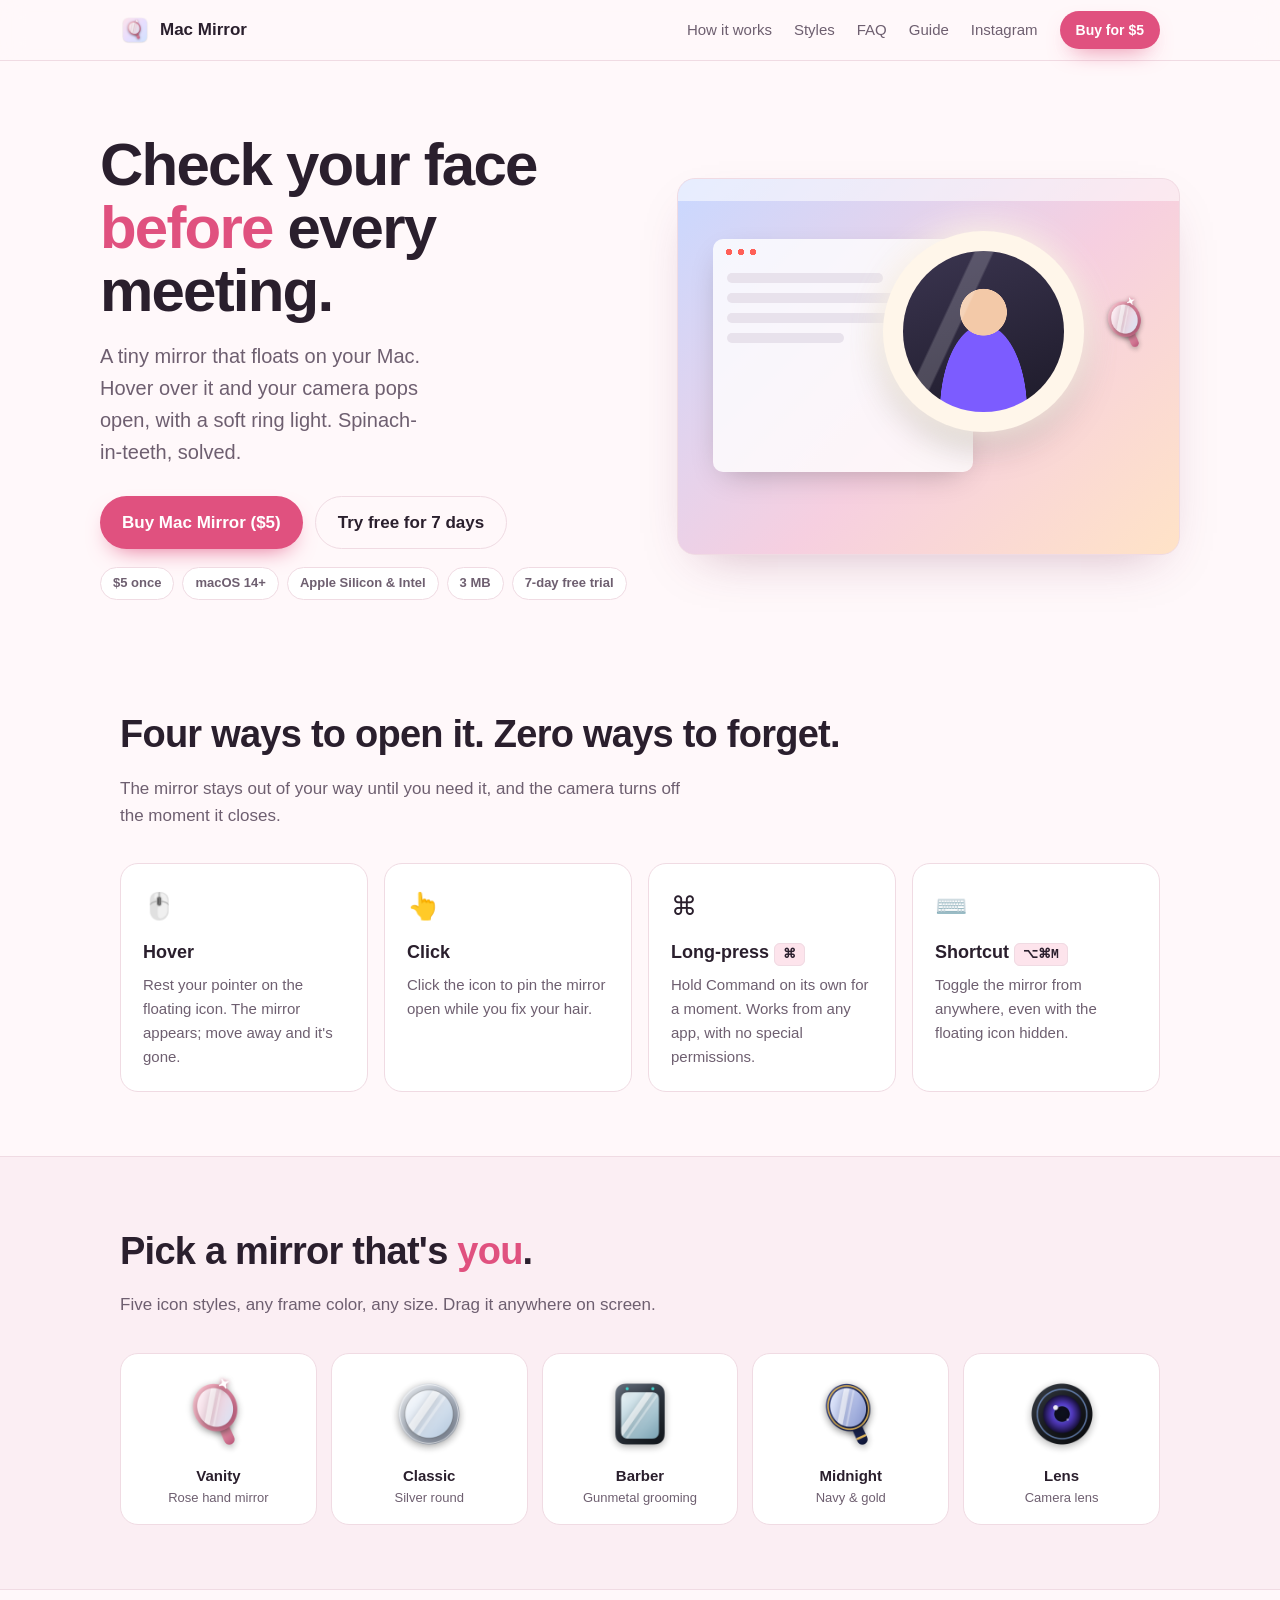
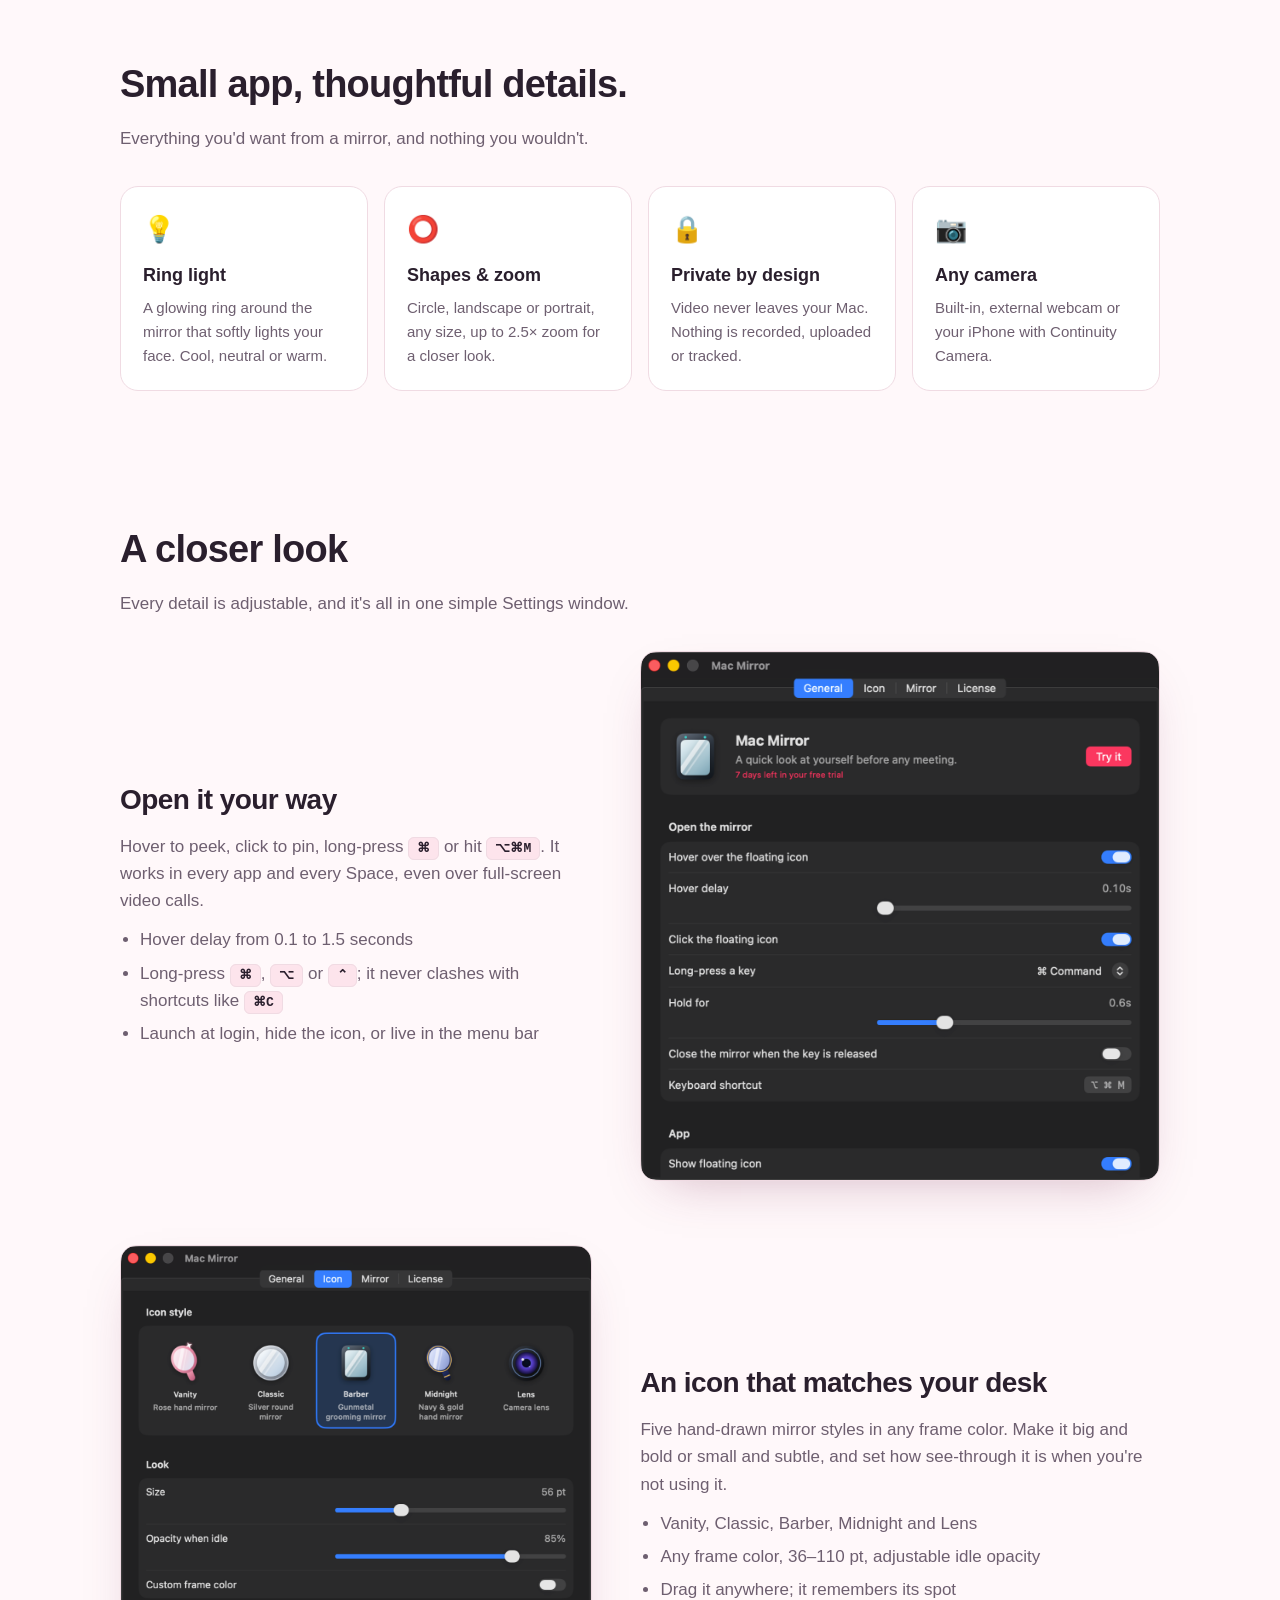
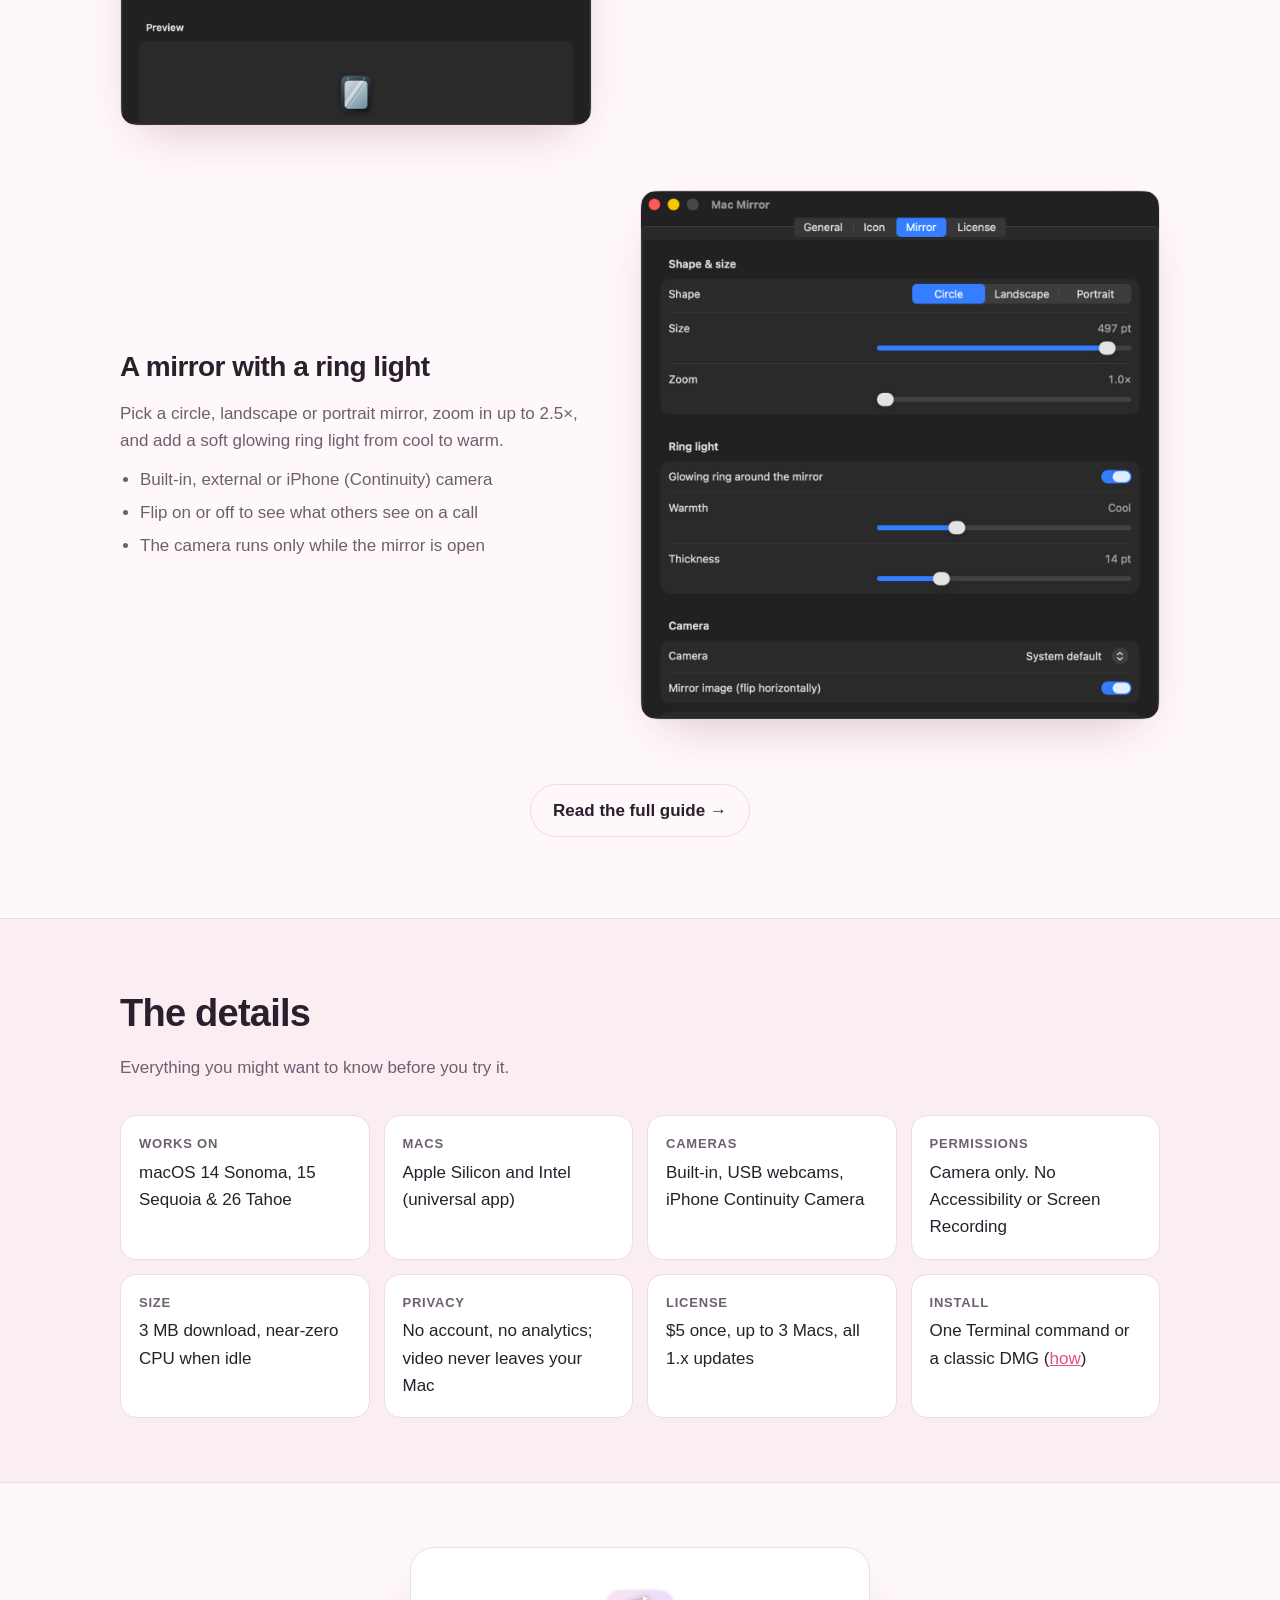
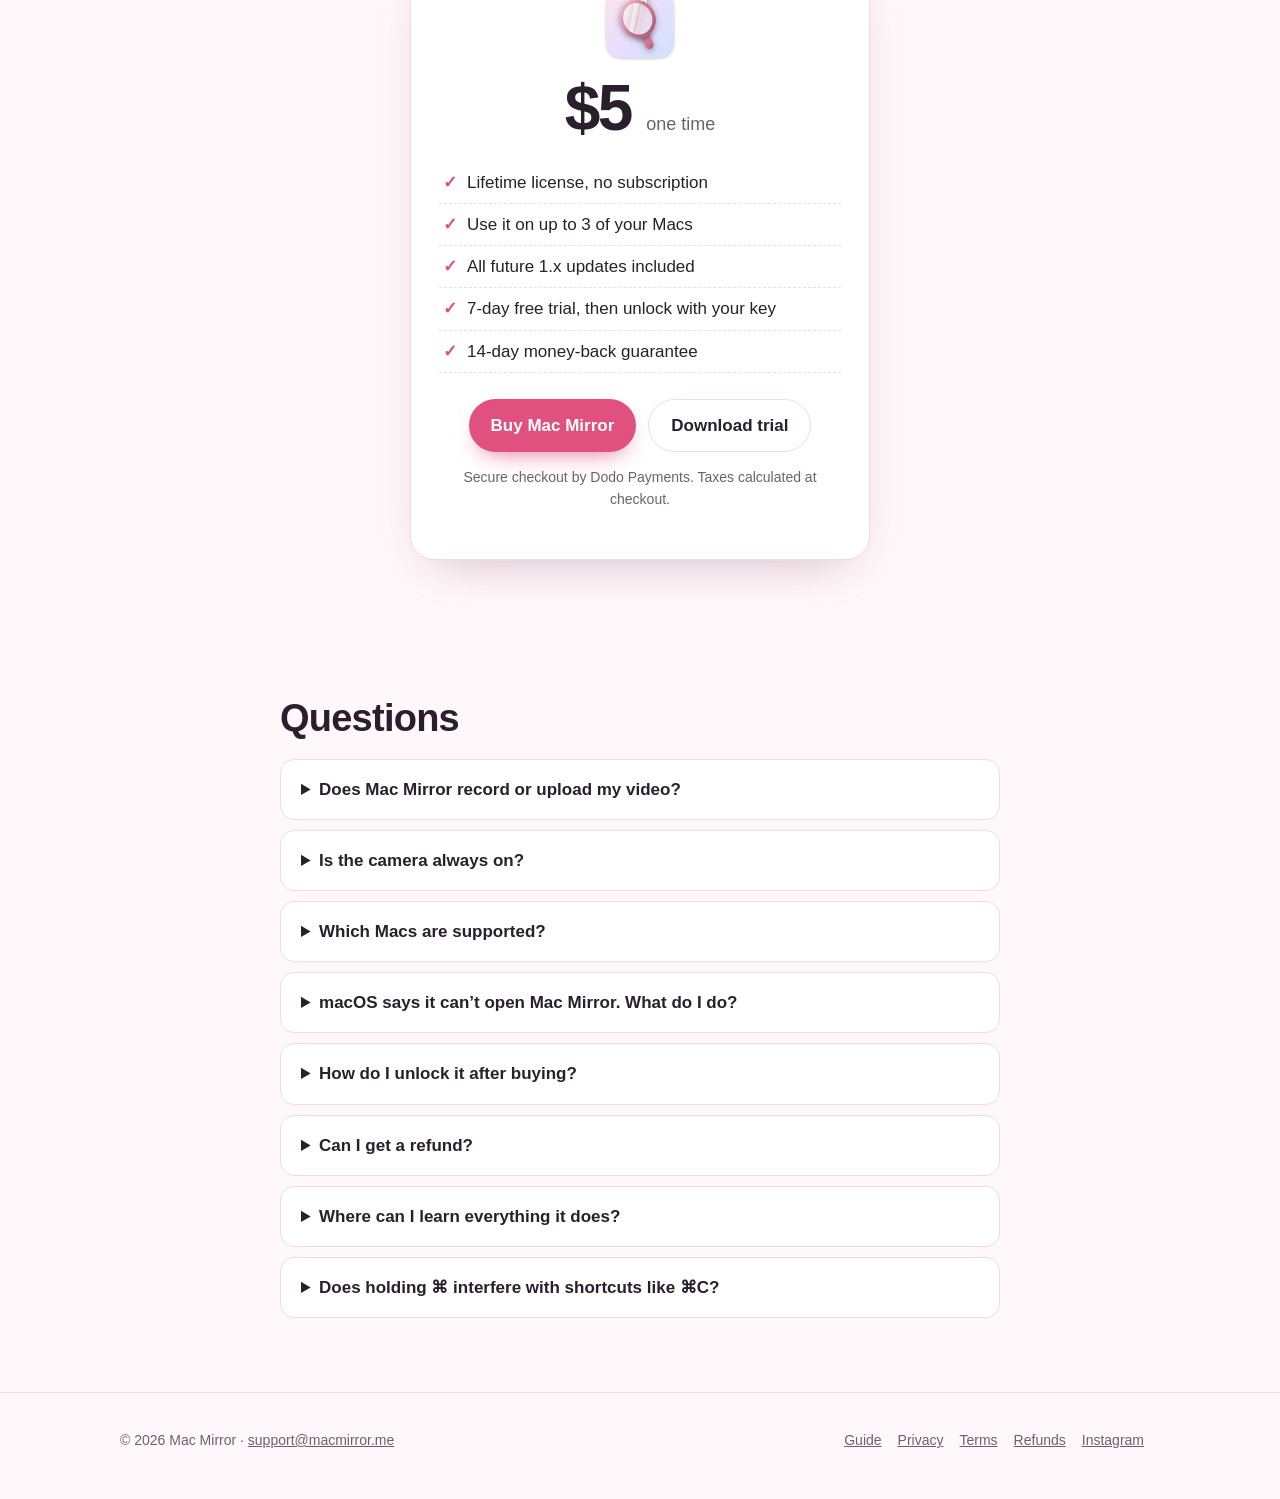
==== index.html @ c83971ac "Guide page (Atoll-style docs) and richer homepage: badges, closer look with real screenshots, detail" ====
<!doctype html>
<html lang="en">
<head>
  <meta charset="utf-8">
  <meta name="viewport" content="width=device-width, initial-scale=1">
  <title>Mac Mirror: check your face before every meeting</title>
  <meta name="description" content="A tiny floating mirror for your Mac. Hover, click or hold ⌘ to see yourself instantly before a call. One-time $5, no subscription.">
  <meta property="og:title" content="Mac Mirror">
  <meta property="og:description" content="Check your face before every meeting. Hover, click or hold ⌘. One-time $5.">
  <meta property="og:image" content="https://macmirror.me/assets/app-icon.png">
  <link rel="icon" href="assets/favicon.png">
  <link rel="stylesheet" href="style.css">
</head>
<body>
  <nav>
    <div class="wrap">
      <a class="brand" href="/"><img src="assets/app-icon.png" alt="">Mac Mirror</a>
      <div class="links">
        <a href="#how">How it works</a>
        <a href="#styles">Styles</a>
        <a href="#faq">FAQ</a>
        <a href="guide.html">Guide</a>
        <a href="https://www.instagram.com/macmirror.me/" target="_blank" rel="noopener">Instagram</a>
        <a class="btn small" data-link="buy" href="#pricing">Buy for $5</a>
      </div>
    </div>
  </nav>

  <main>
    <div class="wrap hero">
      <div>
        <h1>Check your face <em>before</em> every meeting.</h1>
        <p class="lead">A tiny mirror that floats on your Mac. Hover over it and your camera pops open, with a soft ring light. Spinach-in-teeth, solved.</p>
        <div class="cta">
          <a class="btn" data-link="buy" href="#pricing">Buy Mac Mirror ($5)</a>
          <a class="btn ghost" href="install.html">Try free for 7 days</a>
        </div>
        <div class="badges">
          <span class="badge">$5 once</span>
          <span class="badge">macOS 14+</span>
          <span class="badge">Apple Silicon &amp; Intel</span>
          <span class="badge">3 MB</span>
          <span class="badge">7-day free trial</span>
        </div>
      </div>
      <div class="screen" aria-label="Illustration: the Mac Mirror icon floating on a desktop with a round mirror open beside it">
        <div class="menubar"></div>
        <div class="window"><div class="row"></div><div class="row"></div><div class="row"></div><div class="row" style="width:45%"></div></div>
        <div class="mirror"><div class="face"></div></div>
        <img class="icon" src="assets/vanity.png" alt="">
      </div>
    </div>

    <section id="how">
      <div class="wrap">
        <h2>Four ways to open it. Zero ways to forget.</h2>
        <p class="sub">The mirror stays out of your way until you need it, and the camera turns off the moment it closes.</p>
        <div class="grid">
          <div class="card"><div class="emoji">🖱️</div><h3>Hover</h3><p>Rest your pointer on the floating icon. The mirror appears; move away and it's gone.</p></div>
          <div class="card"><div class="emoji">👆</div><h3>Click</h3><p>Click the icon to pin the mirror open while you fix your hair.</p></div>
          <div class="card"><div class="emoji">⌘</div><h3>Long-press <kbd>⌘</kbd></h3><p>Hold Command on its own for a moment. Works from any app, with no special permissions.</p></div>
          <div class="card"><div class="emoji">⌨️</div><h3>Shortcut <kbd>⌥⌘M</kbd></h3><p>Toggle the mirror from anywhere, even with the floating icon hidden.</p></div>
        </div>
      </div>
    </section>

    <section id="styles" class="soft">
      <div class="wrap">
        <h2>Pick a mirror that's <em style="font-style:normal;color:var(--accent)">you</em>.</h2>
        <p class="sub">Five icon styles, any frame color, any size. Drag it anywhere on screen.</p>
        <div class="styles">
          <figure><img src="assets/vanity.png" alt="Vanity icon"><figcaption>Vanity<span>Rose hand mirror</span></figcaption></figure>
          <figure><img src="assets/classic.png" alt="Classic icon"><figcaption>Classic<span>Silver round</span></figcaption></figure>
          <figure><img src="assets/barber.png" alt="Barber icon"><figcaption>Barber<span>Gunmetal grooming</span></figcaption></figure>
          <figure><img src="assets/midnight.png" alt="Midnight icon"><figcaption>Midnight<span>Navy &amp; gold</span></figcaption></figure>
          <figure><img src="assets/lens.png" alt="Lens icon"><figcaption>Lens<span>Camera lens</span></figcaption></figure>
        </div>
      </div>
    </section>

    <section>
      <div class="wrap">
        <h2>Small app, thoughtful details.</h2>
        <p class="sub">Everything you'd want from a mirror, and nothing you wouldn't.</p>
        <div class="grid">
          <div class="card"><div class="emoji">💡</div><h3>Ring light</h3><p>A glowing ring around the mirror that softly lights your face. Cool, neutral or warm.</p></div>
          <div class="card"><div class="emoji">⭕️</div><h3>Shapes &amp; zoom</h3><p>Circle, landscape or portrait, any size, up to 2.5× zoom for a closer look.</p></div>
          <div class="card"><div class="emoji">🔒</div><h3>Private by design</h3><p>Video never leaves your Mac. Nothing is recorded, uploaded or tracked.</p></div>
          <div class="card"><div class="emoji">📷</div><h3>Any camera</h3><p>Built-in, external webcam or your iPhone with Continuity Camera.</p></div>
        </div>
      </div>
    </section>

    <section id="closer">
      <div class="wrap">
        <h2>A closer look</h2>
        <p class="sub">Every detail is adjustable, and it's all in one simple Settings window.</p>

        <div class="look">
          <div>
            <h3>Open it your way</h3>
            <p>Hover to peek, click to pin, long-press <kbd>⌘</kbd> or hit <kbd>⌥⌘M</kbd>. It works in every app and every Space, even over full-screen video calls.</p>
            <ul>
              <li>Hover delay from 0.1 to 1.5 seconds</li>
              <li>Long-press <kbd>⌘</kbd>, <kbd>⌥</kbd> or <kbd>⌃</kbd>; it never clashes with shortcuts like <kbd>⌘C</kbd></li>
              <li>Launch at login, hide the icon, or live in the menu bar</li>
            </ul>
          </div>
          <div class="look-img"><img src="assets/screens/settings-general.png" alt="Mac Mirror General settings: hover, click, long-press key and shortcut options" loading="lazy"></div>
        </div>

        <div class="look">
          <div>
            <h3>An icon that matches your desk</h3>
            <p>Five hand-drawn mirror styles in any frame color. Make it big and bold or small and subtle, and set how see-through it is when you're not using it.</p>
            <ul>
              <li>Vanity, Classic, Barber, Midnight and Lens</li>
              <li>Any frame color, 36–110 pt, adjustable idle opacity</li>
              <li>Drag it anywhere; it remembers its spot</li>
            </ul>
          </div>
          <div class="look-img"><img src="assets/screens/settings-appearance.png" alt="Mac Mirror Icon settings with five styles" loading="lazy"></div>
        </div>

        <div class="look">
          <div>
            <h3>A mirror with a ring light</h3>
            <p>Pick a circle, landscape or portrait mirror, zoom in up to 2.5×, and add a soft glowing ring light from cool to warm.</p>
            <ul>
              <li>Built-in, external or iPhone (Continuity) camera</li>
              <li>Flip on or off to see what others see on a call</li>
              <li>The camera runs only while the mirror is open</li>
            </ul>
          </div>
          <div class="look-img"><img src="assets/screens/settings-mirror.png" alt="Mac Mirror Mirror settings: shape, size, zoom and ring light" loading="lazy"></div>
        </div>
        <p style="text-align:center"><a class="btn ghost" href="guide.html">Read the full guide →</a></p>
      </div>
    </section>

    <section class="soft">
      <div class="wrap">
        <h2>The details</h2>
        <p class="sub">Everything you might want to know before you try it.</p>
        <div class="specs">
          <div class="spec"><b>Works on</b>macOS 14 Sonoma, 15 Sequoia &amp; 26 Tahoe</div>
          <div class="spec"><b>Macs</b>Apple Silicon and Intel (universal app)</div>
          <div class="spec"><b>Cameras</b>Built-in, USB webcams, iPhone Continuity Camera</div>
          <div class="spec"><b>Permissions</b>Camera only. No Accessibility or Screen Recording</div>
          <div class="spec"><b>Size</b>3 MB download, near-zero CPU when idle</div>
          <div class="spec"><b>Privacy</b>No account, no analytics; video never leaves your Mac</div>
          <div class="spec"><b>License</b>$5 once, up to 3 Macs, all 1.x updates</div>
          <div class="spec"><b>Install</b>One Terminal command or a classic DMG (<a href="install.html">how</a>)</div>
        </div>
      </div>
    </section>

    <section id="pricing">
      <div class="wrap">
        <div class="price">
          <img src="assets/app-icon.png" alt="" style="width:84px;margin:0 auto 10px">
          <div class="amount">$5 <small>one time</small></div>
          <ul>
            <li>Lifetime license, no subscription</li>
            <li>Use it on up to 3 of your Macs</li>
            <li>All future 1.x updates included</li>
            <li>7-day free trial, then unlock with your key</li>
            <li>14-day money-back guarantee</li>
          </ul>
          <div class="cta" style="justify-content:center">
            <a class="btn" data-link="buy" href="#pricing">Buy Mac Mirror</a>
            <a class="btn ghost" href="install.html">Download trial</a>
          </div>
          <p class="fine">Secure checkout by Dodo Payments. Taxes calculated at checkout.</p>
        </div>
      </div>
    </section>

    <section id="faq">
      <div class="wrap" style="max-width:760px">
        <h2>Questions</h2>
        <details><summary>Does Mac Mirror record or upload my video?</summary><p>No. The camera feed is shown on screen and nowhere else. Nothing is saved, recorded or sent over the internet.</p></details>
        <details><summary>Is the camera always on?</summary><p>No. It only runs while the mirror is open. It warms up for a split second while you hover, so the mirror opens instantly.</p></details>
        <details><summary>Which Macs are supported?</summary><p>Any Mac running macOS 14 Sonoma or later, Apple Silicon or Intel.</p></details>
        <details><summary>macOS says it can’t open Mac Mirror. What do I do?</summary><p>Mac Mirror is sold directly, not through the App Store, so macOS asks you to confirm it the first time. Open <strong>System Settings → Privacy &amp; Security</strong>, scroll down and click <strong>Open Anyway</strong> next to Mac Mirror. You only need to do this once. <a href="install.html">Step-by-step guide</a>.</p></details>
        <details><summary>How do I unlock it after buying?</summary><p>Your license key arrives by email right after checkout. Open Mac Mirror → Settings → License, paste it in, and you're done.</p></details>
        <details><summary>Can I get a refund?</summary><p>Yes. Email us within 14 days of purchase for a full refund. See the <a href="refund.html">refund policy</a>.</p></details>
        <details><summary>Where can I learn everything it does?</summary><p>The <a href="guide.html">Mac Mirror Guide</a> covers every feature, setting, shortcut and fix.</p></details>
        <details><summary>Does holding ⌘ interfere with shortcuts like ⌘C?</summary><p>No. The mirror only opens when you hold the key on its own; pressing any other key or clicking cancels it. You can change the key or turn it off in Settings.</p></details>
      </div>
    </section>
  </main>

  <footer>
    <div class="wrap">
      <div>© <span id="year">2026</span> Mac Mirror · <a href="mailto:support@macmirror.me">support@macmirror.me</a></div>
      <div><a href="guide.html">Guide</a><a href="privacy.html">Privacy</a><a href="terms.html">Terms</a><a href="refund.html">Refunds</a><a href="https://www.instagram.com/macmirror.me/" target="_blank" rel="noopener">Instagram</a></div>
    </div>
  </footer>

  <script src="links.js"></script>
</body>
</html>
---- style.css ----
:root {
  --bg: #fff8fa;
  --bg-soft: #fbeef3;
  --card: #ffffff;
  --text: #2a1f2d;
  --muted: #6e5f70;
  --line: #f0dbe3;
  --accent: #e0517f;
  --accent-ink: #ffffff;
  --accent-soft: #fde4ec;
  --ring: #fff6ea;
  --shadow: 0 20px 50px -24px rgba(120, 40, 80, 0.35);
}
@media (prefers-color-scheme: dark) {
  :root {
    --bg: #17121a;
    --bg-soft: #1f1823;
    --card: #241c29;
    --text: #f7edf3;
    --muted: #b6a5b6;
    --line: #3a2d40;
    --accent: #ff7aa5;
    --accent-ink: #20121a;
    --accent-soft: #3b2231;
    --shadow: 0 20px 50px -24px rgba(0, 0, 0, 0.7);
  }
}

* { box-sizing: border-box; }
html { scroll-behavior: smooth; }
body {
  margin: 0;
  background: var(--bg);
  color: var(--text);
  font: 17px/1.6 -apple-system, BlinkMacSystemFont, "SF Pro Text", "Inter", "Segoe UI", sans-serif;
  -webkit-font-smoothing: antialiased;
}
a { color: var(--accent); }
img { max-width: 100%; display: block; }
.wrap { max-width: 1080px; margin: 0 auto; padding: 0 20px; }

/* Nav */
nav { position: sticky; top: 0; z-index: 10; background: color-mix(in srgb, var(--bg) 85%, transparent); backdrop-filter: blur(12px); border-bottom: 1px solid var(--line); }
nav .wrap { display: flex; align-items: center; justify-content: space-between; height: 60px; }
.brand { display: flex; align-items: center; gap: 10px; font-weight: 700; color: var(--text); text-decoration: none; }
.brand img { width: 30px; height: 30px; }
nav .links { display: flex; gap: 22px; align-items: center; }
nav .links a { color: var(--muted); text-decoration: none; font-size: 15px; }
nav .links a.btn { color: var(--accent-ink); }
@media (max-width: 640px) { nav .links a:not(.btn) { display: none; } }

/* Buttons */
.btn { display: inline-flex; align-items: center; gap: 8px; padding: 12px 22px; border-radius: 999px; font-weight: 600; text-decoration: none; background: var(--accent); color: var(--accent-ink); border: 0; transition: transform .15s ease, box-shadow .15s ease; box-shadow: 0 10px 24px -12px var(--accent); }
.btn:hover { transform: translateY(-1px); }
.btn.ghost { background: transparent; color: var(--text); border: 1.5px solid var(--line); box-shadow: none; }
.btn.small { padding: 8px 16px; font-size: 14px; }

/* Hero */
.hero { padding: 72px 0 40px; display: grid; grid-template-columns: 1.05fr 1fr; gap: 48px; align-items: center; }
.hero h1 { font-size: clamp(38px, 6vw, 60px); line-height: 1.05; letter-spacing: -0.03em; margin: 0 0 18px; }
.hero h1 em { font-style: normal; color: var(--accent); }
.hero p.lead { font-size: 20px; color: var(--muted); margin: 0 0 28px; max-width: 30ch; }
.cta { display: flex; gap: 12px; flex-wrap: wrap; }
.fine { margin-top: 14px; font-size: 14px; color: var(--muted); }
@media (max-width: 860px) { .hero { grid-template-columns: 1fr; padding-top: 44px; } }

/* Desktop mock */
.screen { position: relative; aspect-ratio: 4 / 3; border-radius: 18px; overflow: hidden; background: linear-gradient(135deg, #c9d8ff, #f6cfe0 55%, #ffe3c7); box-shadow: var(--shadow); border: 1px solid var(--line); }
.screen .menubar { height: 22px; background: rgba(255,255,255,.55); }
.screen .window { position: absolute; left: 7%; top: 16%; width: 52%; height: 62%; border-radius: 10px; background: rgba(255,255,255,.8); box-shadow: 0 10px 30px -12px rgba(0,0,0,.3); }
.screen .window::before { content: ""; position: absolute; left: 10px; top: 9px; width: 34px; height: 8px; background: radial-gradient(circle, #ff5f57 3px, transparent 3.5px) 0 0/12px 8px repeat-x; }
.screen .window .row { margin: 0 14px 10px; height: 10px; border-radius: 6px; background: #e8e2ec; }
.screen .window .row:first-of-type { margin-top: 34px; width: 60%; }
.screen .icon { position: absolute; right: 4%; top: 30%; width: 13%; animation: bob 3s ease-in-out infinite; }
.screen .mirror { position: absolute; right: 19%; top: 14%; width: 40%; aspect-ratio: 1; border-radius: 50%; padding: 4%; background: var(--ring); box-shadow: 0 0 30px 6px rgba(255, 246, 234, .9), 0 16px 40px -10px rgba(0,0,0,.35); animation: pop 6s ease-in-out infinite; }
.screen .mirror .face { width: 100%; height: 100%; border-radius: 50%; background: radial-gradient(circle at 50% 38%, #f3c9a8 0 18%, transparent 18.5%), radial-gradient(ellipse at 50% 100%, #7c5cff 0 38%, transparent 38.5%), linear-gradient(160deg, #3b3550, #1d1a29); position: relative; overflow: hidden; }
.screen .mirror .face::after { content: ""; position: absolute; inset: 0; background: linear-gradient(115deg, transparent 30%, rgba(255,255,255,.18) 31% 38%, transparent 39%); }
@keyframes bob { 50% { transform: translateY(-6px); } }
@keyframes pop { 0%, 12% { opacity: 0; transform: scale(.85); } 20%, 80% { opacity: 1; transform: scale(1); } 90%, 100% { opacity: 0; transform: scale(.9); } }
@media (prefers-reduced-motion: reduce) { .screen .icon, .screen .mirror { animation: none; } }

/* Sections */
section { padding: 64px 0; }
section.soft { background: var(--bg-soft); border-block: 1px solid var(--line); }
h2 { font-size: clamp(28px, 4vw, 38px); letter-spacing: -0.02em; margin: 0 0 10px; }
.sub { color: var(--muted); margin: 0 0 34px; max-width: 60ch; }
.grid { display: grid; gap: 16px; grid-template-columns: repeat(auto-fit, minmax(220px, 1fr)); }
.card { background: var(--card); border: 1px solid var(--line); border-radius: 18px; padding: 22px; }
.card h3 { margin: 10px 0 6px; font-size: 18px; }
.card p { margin: 0; color: var(--muted); font-size: 15px; }
kbd { font: 600 13px ui-monospace, SFMono-Regular, Menlo, monospace; background: var(--accent-soft); color: var(--text); padding: 3px 8px; border-radius: 6px; border: 1px solid var(--line); }
.emoji { font-size: 26px; }

.styles { display: grid; grid-template-columns: repeat(5, 1fr); gap: 14px; }
.styles figure { margin: 0; text-align: center; background: var(--card); border: 1px solid var(--line); border-radius: 18px; padding: 16px 8px; }
.styles img { width: 88px; height: 88px; margin: 0 auto 6px; }
.styles figcaption { font-weight: 600; font-size: 15px; }
.styles figcaption span { display: block; font-weight: 400; color: var(--muted); font-size: 13px; }
@media (max-width: 720px) { .styles { grid-template-columns: repeat(2, 1fr); } }

/* Pricing */
.price { max-width: 460px; margin: 0 auto; text-align: center; background: var(--card); border: 1px solid var(--line); border-radius: 24px; padding: 34px 28px; box-shadow: var(--shadow); }
.price .amount { font-size: 64px; font-weight: 800; letter-spacing: -0.04em; line-height: 1; }
.price .amount small { font-size: 18px; font-weight: 500; color: var(--muted); letter-spacing: 0; }
.price ul { list-style: none; padding: 0; margin: 22px 0 26px; text-align: left; }
.price li { padding: 7px 0 7px 28px; position: relative; border-bottom: 1px dashed var(--line); }
.price li::before { content: "✓"; position: absolute; left: 4px; color: var(--accent); font-weight: 700; }

/* FAQ */
details { background: var(--card); border: 1px solid var(--line); border-radius: 14px; padding: 16px 20px; margin-bottom: 10px; }
summary { cursor: pointer; font-weight: 600; }
details p { color: var(--muted); margin: 10px 0 0; }

/* Footer + legal */
footer { padding: 36px 0 48px; color: var(--muted); font-size: 14px; border-top: 1px solid var(--line); }
footer .wrap { display: flex; justify-content: space-between; gap: 16px; flex-wrap: wrap; }
footer a { color: var(--muted); margin-right: 16px; }
.legal { max-width: 760px; padding: 48px 20px 64px; }
.legal h1 { font-size: 40px; letter-spacing: -0.02em; margin-bottom: 4px; }
.legal h2 { font-size: 22px; margin-top: 34px; }
.legal p, .legal li { color: var(--muted); }
.legal .updated { color: var(--muted); font-size: 14px; }

.steps { padding-left: 22px; margin: 28px 0; }
.steps li { margin-bottom: 14px; padding-left: 6px; }
.steps li::marker { color: var(--accent); font-weight: 700; }

.card.quick { border: 2px solid var(--accent); margin: 28px 0 36px; }
.cmd { display: flex; gap: 10px; align-items: center; background: var(--accent-soft); border-radius: 12px; padding: 10px 10px 10px 14px; margin: 12px 0; }
.cmd code { flex: 1; font: 600 14px ui-monospace, SFMono-Regular, Menlo, monospace; overflow-x: auto; white-space: nowrap; }

/* Badges */
.badges { display: flex; flex-wrap: wrap; gap: 8px; margin-top: 18px; }
.guide-hero .badges { justify-content: center; }
.badge { font-size: 13px; font-weight: 600; padding: 5px 12px; border-radius: 999px; background: var(--card); border: 1px solid var(--line); color: var(--muted); }

/* Guide */
.guide-hero { text-align: center; padding: 56px 20px 24px; }
.guide-hero img { margin: 0 auto 14px; width: 96px; height: 96px; }
.guide-hero h1 { font-size: clamp(34px, 5vw, 48px); letter-spacing: -0.03em; margin: 0 0 8px; }
.guide-hero .lead { color: var(--muted); font-size: 19px; margin: 0 auto; max-width: 52ch; }
.guide { display: grid; grid-template-columns: 220px minmax(0, 1fr); gap: 48px; padding-top: 24px; padding-bottom: 64px; }
.toc { position: sticky; top: 84px; align-self: start; display: flex; flex-direction: column; gap: 2px; font-size: 14px; }
.toc strong { font-size: 12px; text-transform: uppercase; letter-spacing: .08em; color: var(--muted); margin-bottom: 8px; }
.toc a { color: var(--muted); text-decoration: none; padding: 5px 10px; border-radius: 8px; border-left: 2px solid transparent; }
.toc a:hover { color: var(--text); background: var(--accent-soft); }
.doc { max-width: 760px; }
.doc section { padding: 8px 0 26px; border-bottom: 1px solid var(--line); scroll-margin-top: 80px; }
.doc section:last-of-type { border-bottom: 0; }
.doc h2 { font-size: 28px; margin: 22px 0 12px; }
.doc h3 { font-size: 19px; margin: 22px 0 6px; }
.doc p, .doc li, .doc td, .doc dd { color: var(--muted); }
.doc strong, .doc td strong { color: var(--text); }
.doc li { margin-bottom: 8px; }
.doc ul.ticks { list-style: none; padding: 0; }
.doc ul.ticks li { padding-left: 28px; position: relative; }
.doc ul.ticks li::before { content: "✓"; position: absolute; left: 4px; color: var(--accent); font-weight: 700; }
.doc table { width: 100%; border-collapse: collapse; margin: 12px 0; font-size: 15px; }
.doc th, .doc td { text-align: left; padding: 12px 14px; border-bottom: 1px solid var(--line); vertical-align: top; }
.doc th { font-size: 13px; text-transform: uppercase; letter-spacing: .06em; color: var(--muted); }
.doc td:first-child { white-space: nowrap; }
.doc details { margin-bottom: 8px; }
.note { font-size: 15px; color: var(--muted); background: var(--accent-soft); border-radius: 12px; padding: 12px 16px; }
.shot { margin: 18px 0 8px; }
.shot img { width: 100%; max-width: 620px; border-radius: 14px; box-shadow: var(--shadow); border: 1px solid var(--line); }
.shot figcaption { font-size: 13px; color: var(--muted); margin-top: 8px; }
.changelog { display: grid; grid-template-columns: 70px 1fr; gap: 8px 16px; }
.changelog dt { font-weight: 700; }
.changelog dd { margin: 0; }
@media (max-width: 860px) {
  .guide { grid-template-columns: 1fr; gap: 8px; }
  .toc { position: static; flex-direction: row; flex-wrap: wrap; gap: 6px; }
  .toc strong { width: 100%; margin-bottom: 2px; }
  .toc a { border: 1px solid var(--line); padding: 4px 10px; font-size: 13px; }
  .doc td:first-child { white-space: normal; }
}

/* Homepage: closer look */
.look { display: grid; grid-template-columns: 1fr 1.1fr; gap: 48px; align-items: center; margin-bottom: 64px; }
.look:nth-child(even) .look-img { order: -1; }
.look h3 { font-size: 28px; letter-spacing: -0.02em; margin: 0 0 10px; }
.look p { color: var(--muted); margin: 0 0 12px; }
.look ul { color: var(--muted); padding-left: 20px; margin: 0; }
.look li { margin-bottom: 6px; }
.look-img img { width: 100%; border-radius: 16px; box-shadow: var(--shadow); border: 1px solid var(--line); }
@media (max-width: 860px) { .look { grid-template-columns: 1fr; gap: 20px; } .look:nth-child(even) .look-img { order: 0; } }
.specs { display: grid; grid-template-columns: repeat(auto-fit, minmax(200px, 1fr)); gap: 14px; }
.spec { background: var(--card); border: 1px solid var(--line); border-radius: 16px; padding: 18px; }
.spec b { display: block; font-size: 13px; text-transform: uppercase; letter-spacing: .06em; color: var(--muted); margin-bottom: 4px; }
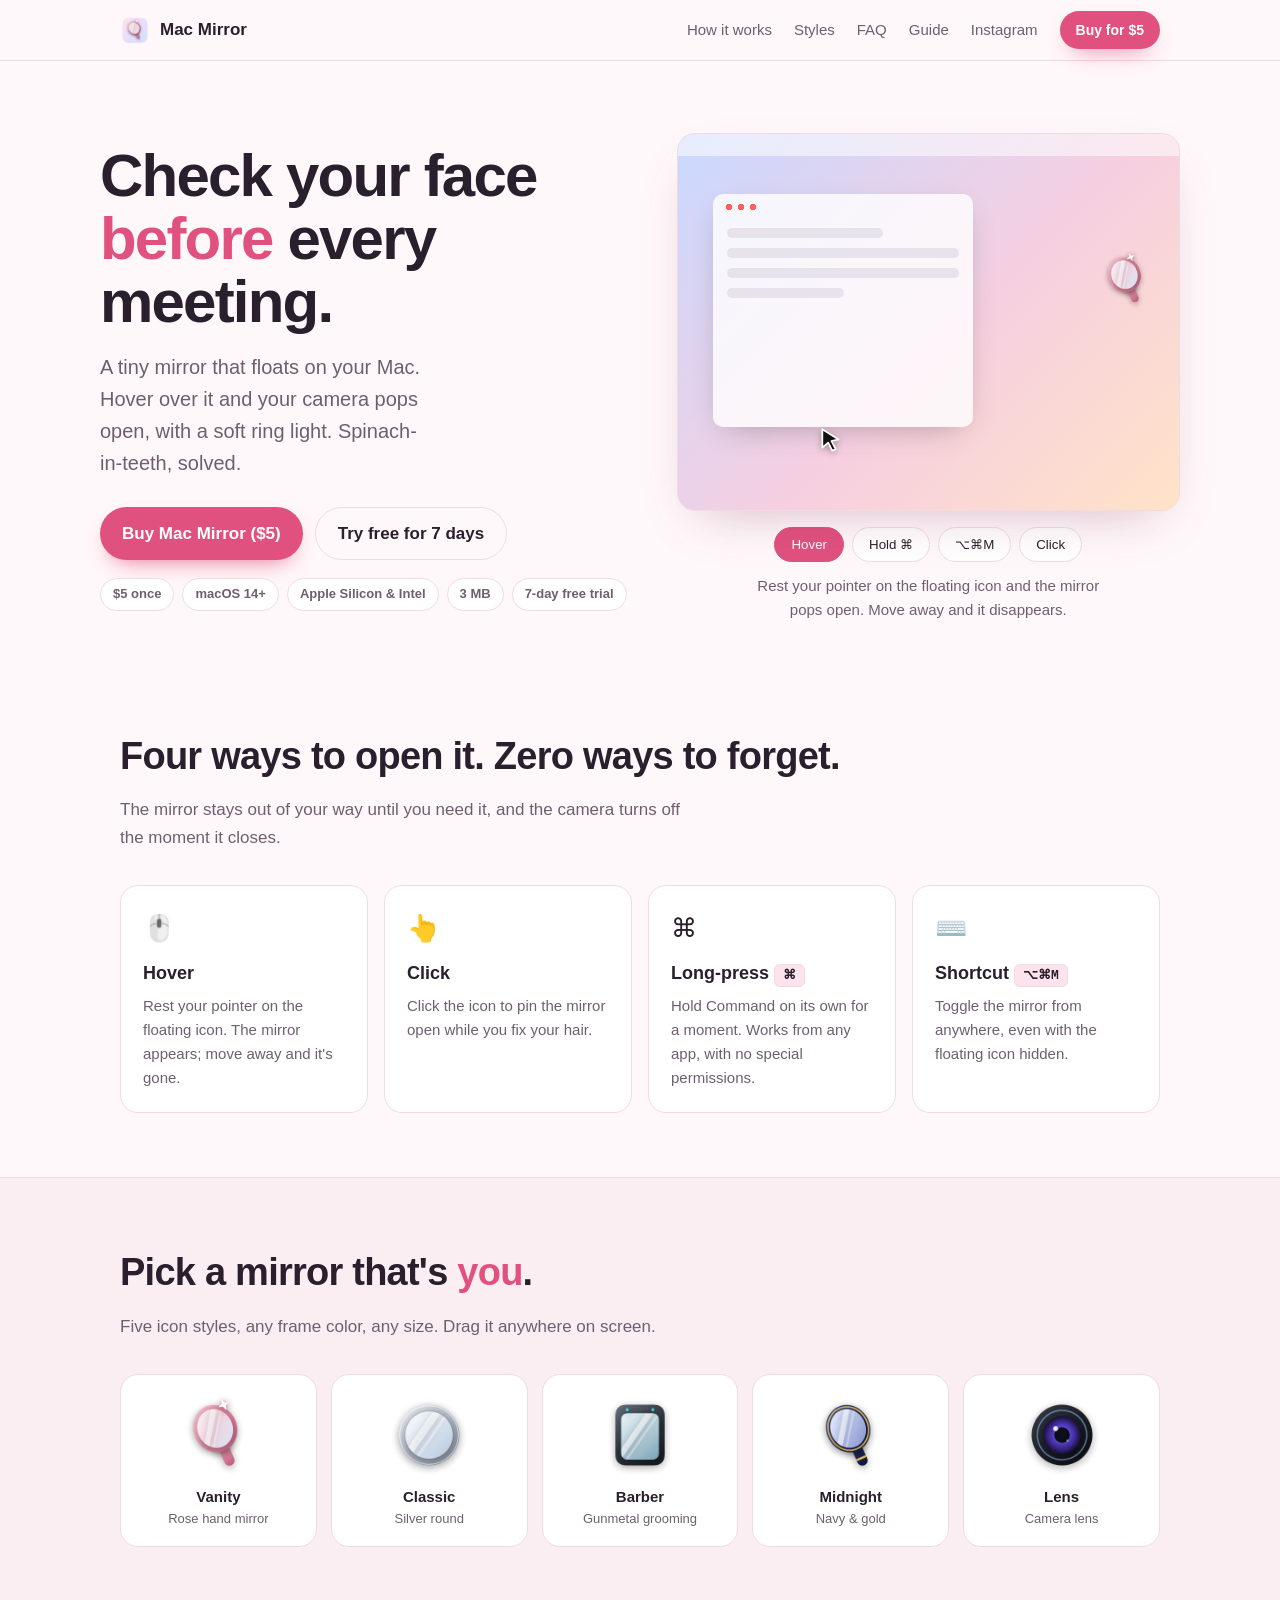
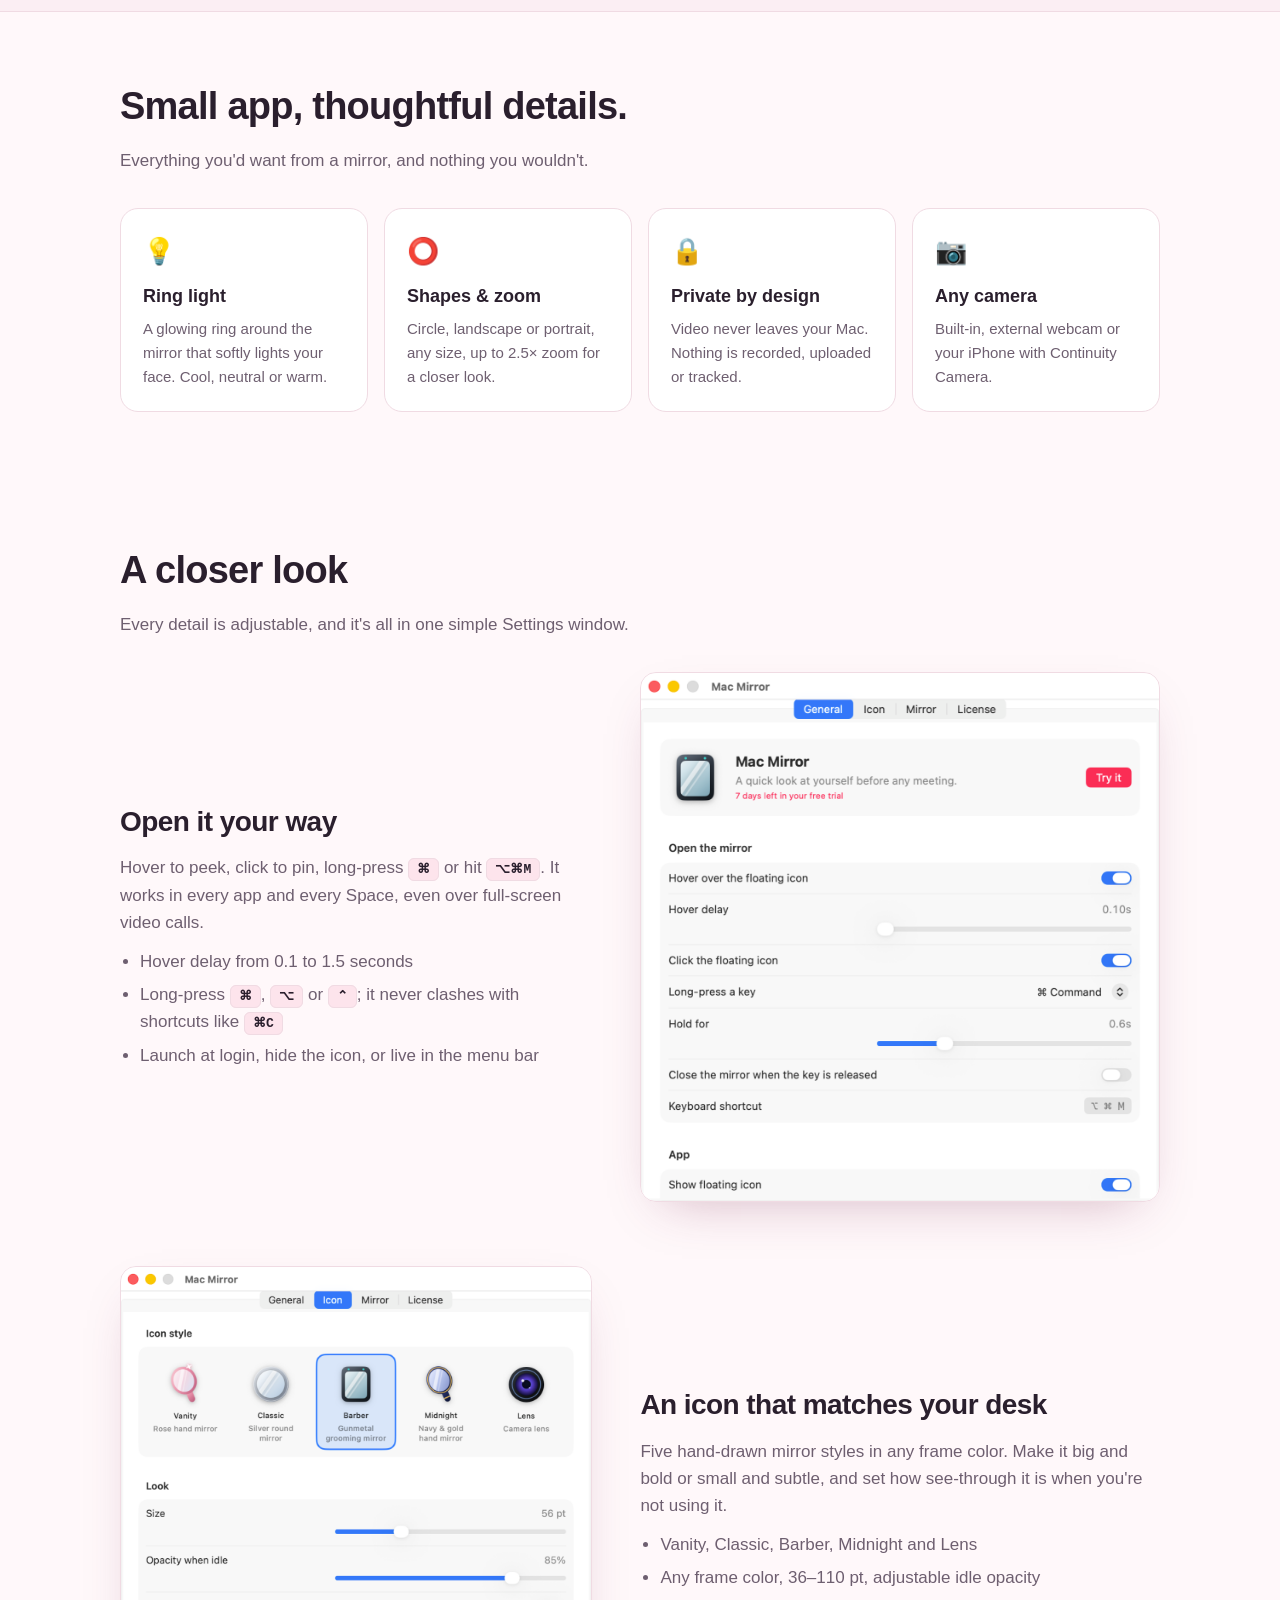
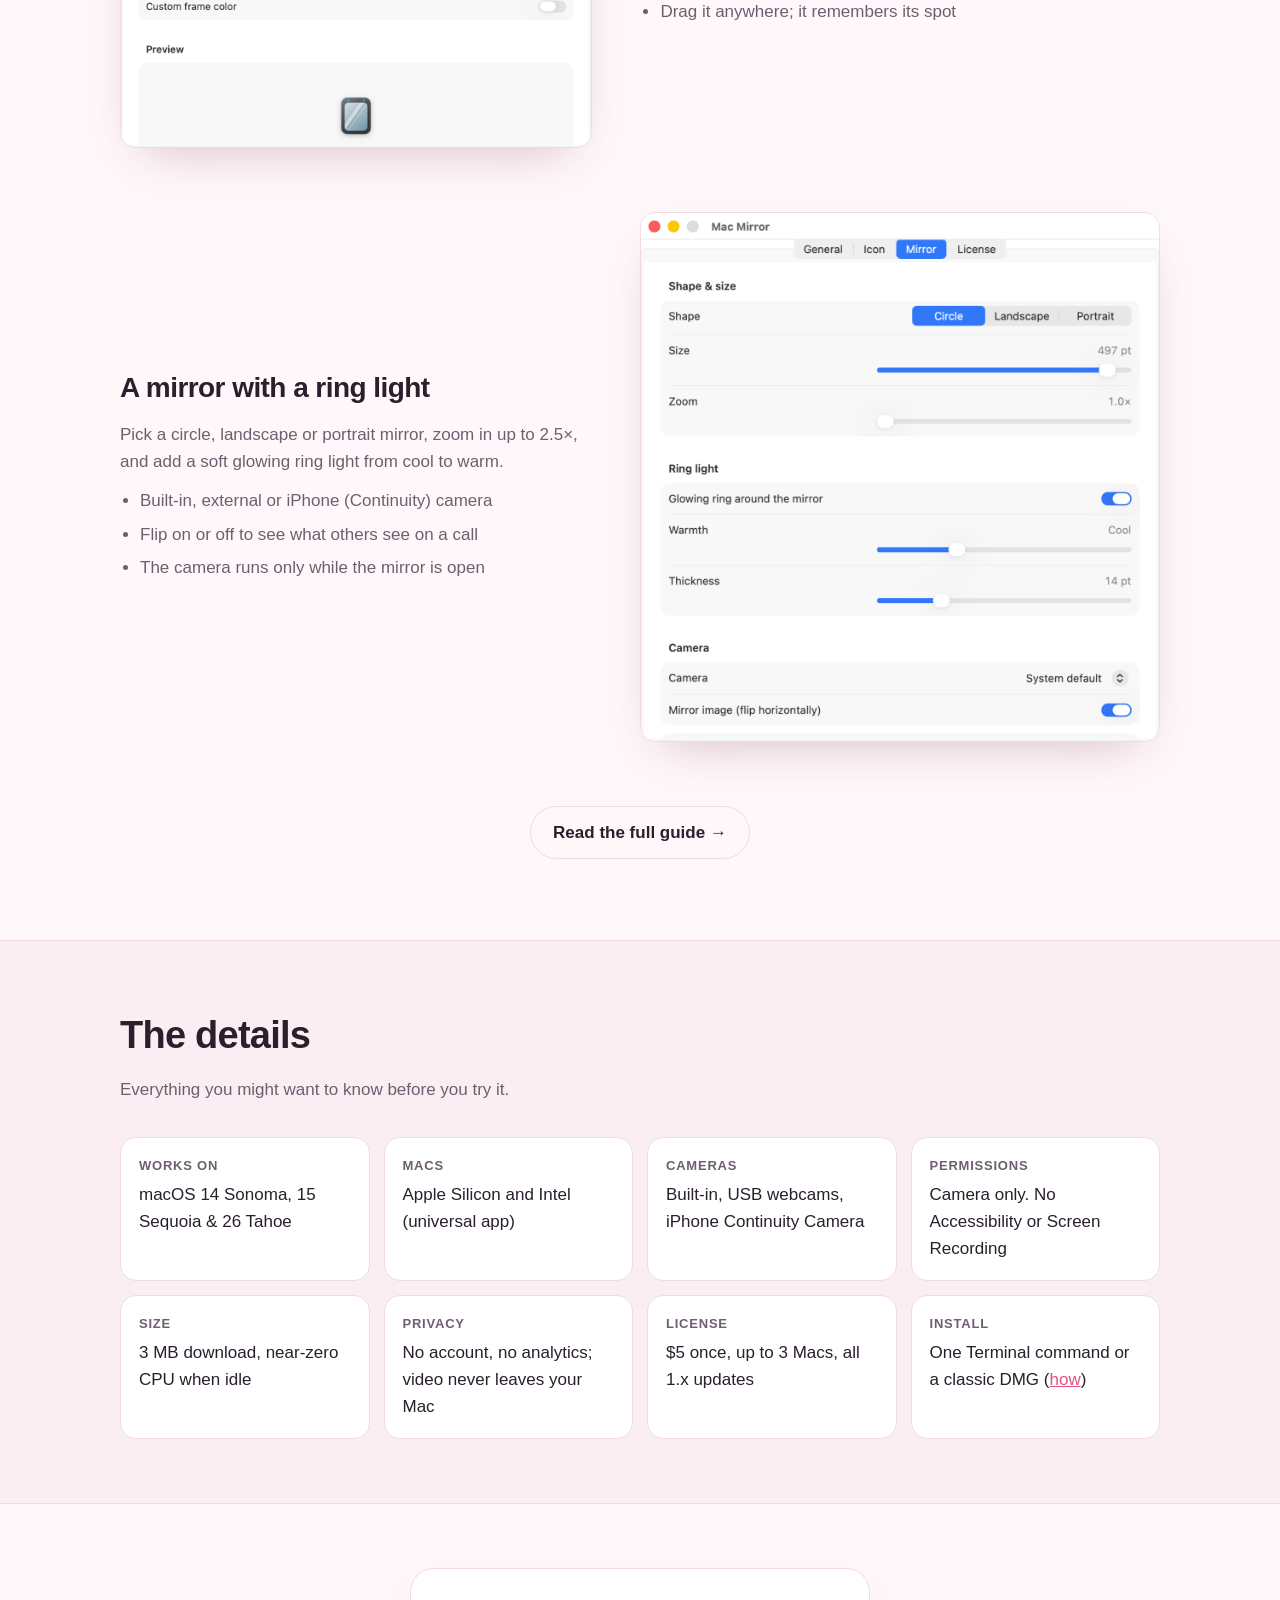
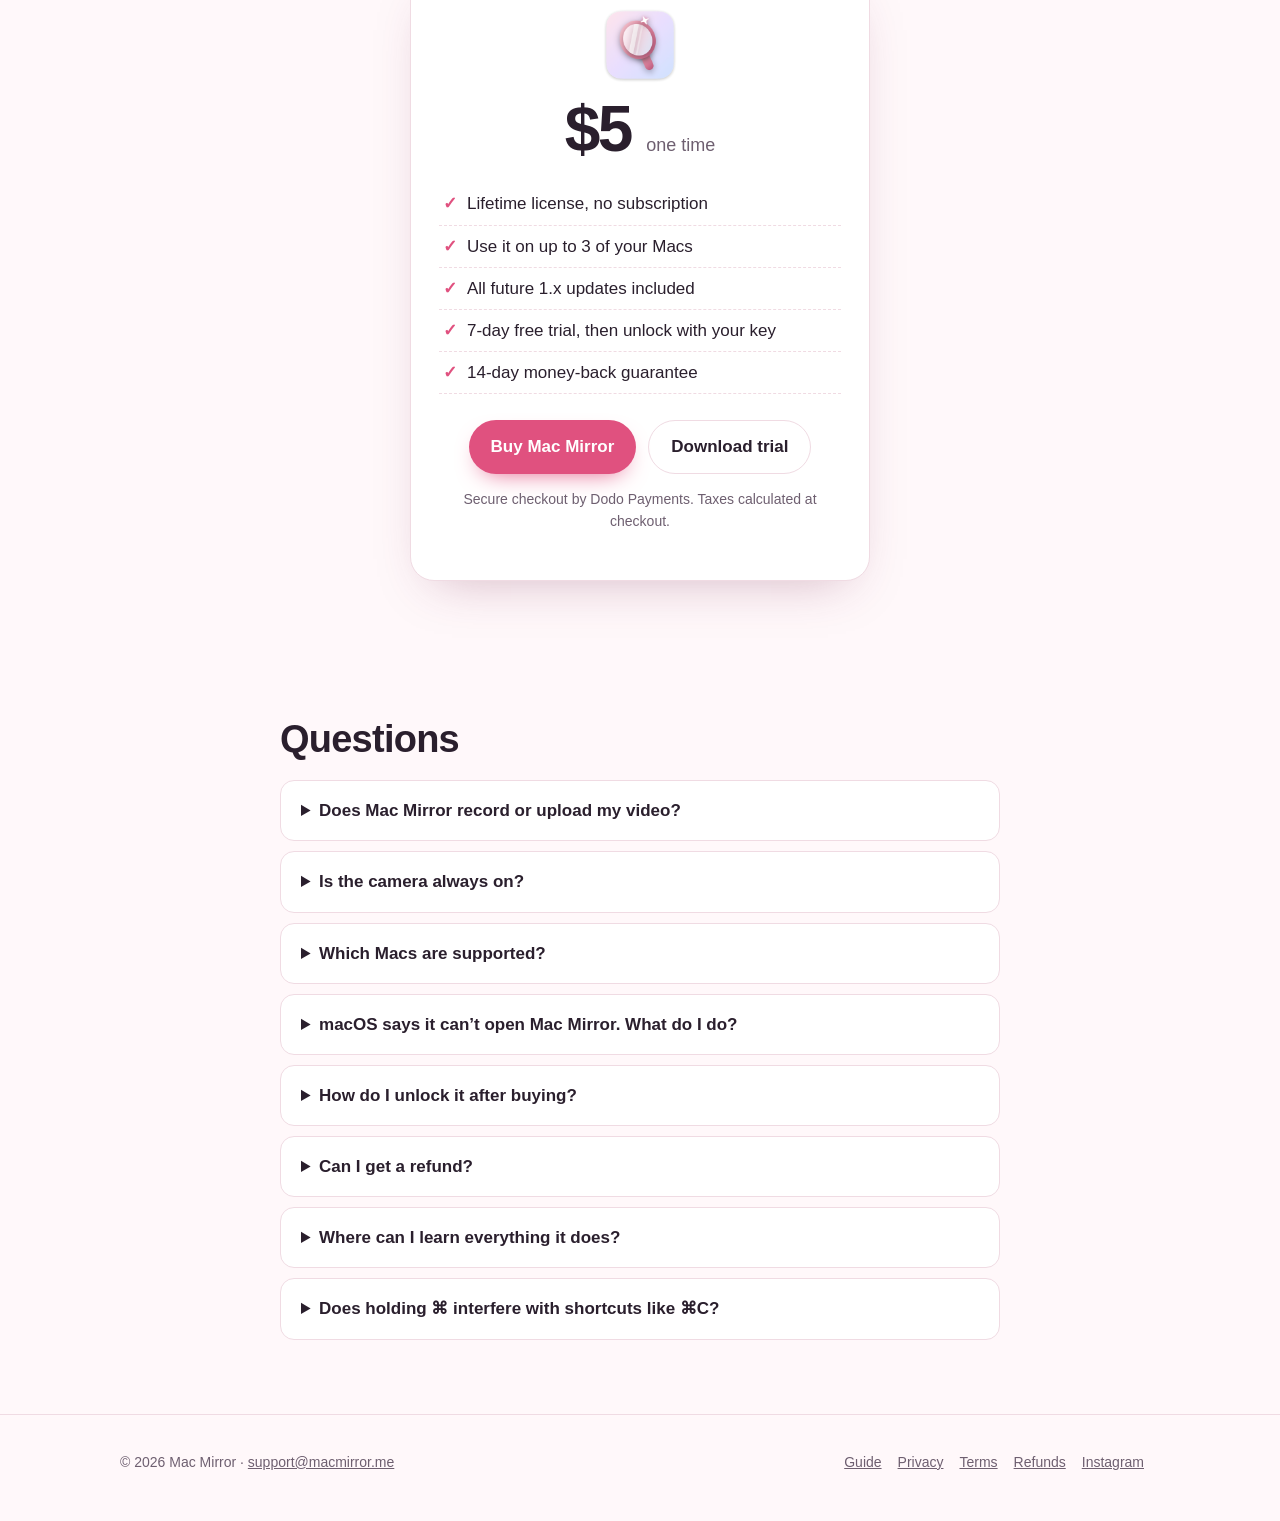
==== commit e3be2c35: "Animated hero demo (hover, hold ⌘, ⌥⌘M, click) and light/dark app screenshots Co-Authored-By: Claude" ====
--- a/index.html
+++ b/index.html
@@ -43,11 +43,22 @@
           <span class="badge">7-day free trial</span>
         </div>
       </div>
-      <div class="screen" aria-label="Illustration: the Mac Mirror icon floating on a desktop with a round mirror open beside it">
-        <div class="menubar"></div>
-        <div class="window"><div class="row"></div><div class="row"></div><div class="row"></div><div class="row" style="width:45%"></div></div>
-        <div class="mirror"><div class="face"></div></div>
-        <img class="icon" src="assets/vanity.png" alt="">
+      <div class="demo" id="demo">
+        <div class="screen" aria-hidden="true">
+          <div class="menubar"></div>
+          <div class="window"><div class="row"></div><div class="row"></div><div class="row"></div><div class="row" style="width:45%"></div></div>
+          <div class="mirror"><div class="face"></div><span class="close">✕</span></div>
+          <img class="icon" src="assets/vanity.png" alt="">
+          <svg class="cursor" viewBox="0 0 24 24" width="26" height="26"><path d="M4 2l15 9.5-6.6 1.4 3.9 7.6-3 1.5-3.9-7.6L4 19z" fill="#111" stroke="#fff" stroke-width="1.6" stroke-linejoin="round"/></svg>
+          <div class="keys"><kbd data-k="opt">⌥</kbd><kbd data-k="cmd">⌘<svg class="ring" viewBox="0 0 36 36"><circle cx="18" cy="18" r="16"/></svg></kbd><kbd data-k="m">M</kbd></div>
+        </div>
+        <div class="demo-tabs" role="tablist" aria-label="Ways to open the mirror">
+          <button role="tab" data-mode="hover">Hover</button>
+          <button role="tab" data-mode="hold">Hold ⌘</button>
+          <button role="tab" data-mode="shortcut">⌥⌘M</button>
+          <button role="tab" data-mode="click">Click</button>
+        </div>
+        <p class="demo-caption" aria-live="polite"></p>
       </div>
     </div>
 
@@ -106,7 +117,7 @@
               <li>Launch at login, hide the icon, or live in the menu bar</li>
             </ul>
           </div>
-          <div class="look-img"><img src="assets/screens/settings-general.png" alt="Mac Mirror General settings: hover, click, long-press key and shortcut options" loading="lazy"></div>
+          <div class="look-img"><picture><source media="(prefers-color-scheme: dark)" srcset="assets/screens/settings-general-dark.png"><img src="assets/screens/settings-general.png" alt="Mac Mirror General settings: hover, click, long-press key and shortcut options" loading="lazy"></picture></div>
         </div>
 
         <div class="look">
@@ -119,7 +130,7 @@
               <li>Drag it anywhere; it remembers its spot</li>
             </ul>
           </div>
-          <div class="look-img"><img src="assets/screens/settings-appearance.png" alt="Mac Mirror Icon settings with five styles" loading="lazy"></div>
+          <div class="look-img"><picture><source media="(prefers-color-scheme: dark)" srcset="assets/screens/settings-appearance-dark.png"><img src="assets/screens/settings-appearance.png" alt="Mac Mirror Icon settings with five styles" loading="lazy"></picture></div>
         </div>
 
         <div class="look">
@@ -132,7 +143,7 @@
               <li>The camera runs only while the mirror is open</li>
             </ul>
           </div>
-          <div class="look-img"><img src="assets/screens/settings-mirror.png" alt="Mac Mirror Mirror settings: shape, size, zoom and ring light" loading="lazy"></div>
+          <div class="look-img"><picture><source media="(prefers-color-scheme: dark)" srcset="assets/screens/settings-mirror-dark.png"><img src="assets/screens/settings-mirror.png" alt="Mac Mirror Mirror settings: shape, size, zoom and ring light" loading="lazy"></picture></div>
         </div>
         <p style="text-align:center"><a class="btn ghost" href="guide.html">Read the full guide →</a></p>
       </div>
@@ -199,5 +210,6 @@
   </footer>
 
   <script src="links.js"></script>
+  <script src="demo.js"></script>
 </body>
 </html>
--- a/style.css
+++ b/style.css
@@ -71,13 +71,29 @@
 .screen .window::before { content: ""; position: absolute; left: 10px; top: 9px; width: 34px; height: 8px; background: radial-gradient(circle, #ff5f57 3px, transparent 3.5px) 0 0/12px 8px repeat-x; }
 .screen .window .row { margin: 0 14px 10px; height: 10px; border-radius: 6px; background: #e8e2ec; }
 .screen .window .row:first-of-type { margin-top: 34px; width: 60%; }
-.screen .icon { position: absolute; right: 4%; top: 30%; width: 13%; animation: bob 3s ease-in-out infinite; }
-.screen .mirror { position: absolute; right: 19%; top: 14%; width: 40%; aspect-ratio: 1; border-radius: 50%; padding: 4%; background: var(--ring); box-shadow: 0 0 30px 6px rgba(255, 246, 234, .9), 0 16px 40px -10px rgba(0,0,0,.35); animation: pop 6s ease-in-out infinite; }
+.screen .icon { position: absolute; right: 4%; top: 30%; width: 13%; transition: transform .25s cubic-bezier(.3,1.4,.5,1); z-index: 2; }
+.screen.hovering .icon { transform: scale(1.12); }
+.screen .mirror { position: absolute; right: 19%; top: 14%; width: 40%; aspect-ratio: 1; border-radius: 50%; padding: 4%; background: var(--ring); box-shadow: 0 0 30px 6px rgba(255, 246, 234, .9), 0 16px 40px -10px rgba(0,0,0,.35); opacity: 0; transform: scale(.82); transform-origin: 100% 50%; transition: opacity .22s ease, transform .32s cubic-bezier(.2,1.25,.4,1); }
+.screen.open .mirror { opacity: 1; transform: scale(1); }
 .screen .mirror .face { width: 100%; height: 100%; border-radius: 50%; background: radial-gradient(circle at 50% 38%, #f3c9a8 0 18%, transparent 18.5%), radial-gradient(ellipse at 50% 100%, #7c5cff 0 38%, transparent 38.5%), linear-gradient(160deg, #3b3550, #1d1a29); position: relative; overflow: hidden; }
 .screen .mirror .face::after { content: ""; position: absolute; inset: 0; background: linear-gradient(115deg, transparent 30%, rgba(255,255,255,.18) 31% 38%, transparent 39%); }
-@keyframes bob { 50% { transform: translateY(-6px); } }
-@keyframes pop { 0%, 12% { opacity: 0; transform: scale(.85); } 20%, 80% { opacity: 1; transform: scale(1); } 90%, 100% { opacity: 0; transform: scale(.9); } }
-@media (prefers-reduced-motion: reduce) { .screen .icon, .screen .mirror { animation: none; } }
+.screen .mirror .close { position: absolute; top: 2%; right: 2%; width: 13%; aspect-ratio: 1; border-radius: 50%; background: rgba(0,0,0,.6); color: #fff; font-size: clamp(8px, 1.2vw, 12px); display: grid; place-items: center; opacity: 0; transition: opacity .2s; }
+.screen.pinned .mirror .close { opacity: 1; }
+.screen .cursor { position: absolute; left: 28%; top: 78%; z-index: 5; opacity: 0; transition: left .9s cubic-bezier(.45,0,.2,1), top .9s cubic-bezier(.45,0,.2,1), opacity .25s, transform .12s; filter: drop-shadow(0 2px 3px rgba(0,0,0,.3)); }
+.screen.show-cursor .cursor { opacity: 1; }
+.screen .cursor.press { transform: scale(.8); }
+.screen .keys { position: absolute; left: 50%; bottom: 7%; transform: translateX(-50%); display: flex; gap: 10px; opacity: 0; transition: opacity .25s; z-index: 4; }
+.screen.show-keys .keys { opacity: 1; }
+.screen .keys kbd { position: relative; display: none; place-items: center; min-width: 2.4em; aspect-ratio: 1; font: 600 clamp(15px, 2.4vw, 24px)/1 -apple-system, BlinkMacSystemFont, sans-serif; color: #2a1f2d; background: #fff; border: 0; border-radius: 12px; box-shadow: 0 5px 0 #cfc6d6, 0 10px 20px -8px rgba(0,0,0,.45); transition: transform .1s, box-shadow .1s, background .1s; }
+.screen .keys kbd.shown { display: grid; }
+.screen .keys kbd.down { transform: translateY(4px); box-shadow: 0 1px 0 #cfc6d6, 0 4px 10px -6px rgba(0,0,0,.4); background: #ffe6ef; }
+.screen .keys .ring { position: absolute; inset: -9px; width: calc(100% + 18px); height: calc(100% + 18px); transform: rotate(-90deg); pointer-events: none; }
+.screen .keys .ring circle { fill: none; stroke: var(--accent); stroke-width: 3; stroke-linecap: round; stroke-dasharray: 100.6; stroke-dashoffset: 100.6; }
+.screen .keys .ring.fill circle { stroke-dashoffset: 0; transition: stroke-dashoffset .6s linear; }
+.demo-tabs { display: flex; justify-content: center; gap: 8px; margin-top: 16px; flex-wrap: wrap; }
+.demo-tabs button { font: 600 14px/1 inherit; font-family: inherit; padding: 9px 16px; border-radius: 999px; border: 1px solid var(--line); background: var(--card); color: var(--text); cursor: pointer; }
+.demo-tabs button[aria-selected="true"] { background: var(--accent); color: var(--accent-ink); border-color: var(--accent); }
+.demo-caption { text-align: center; color: var(--muted); font-size: 15px; min-height: 3.2em; margin: 12px auto 0; max-width: 44ch; }
 
 /* Sections */
 section { padding: 64px 0; }
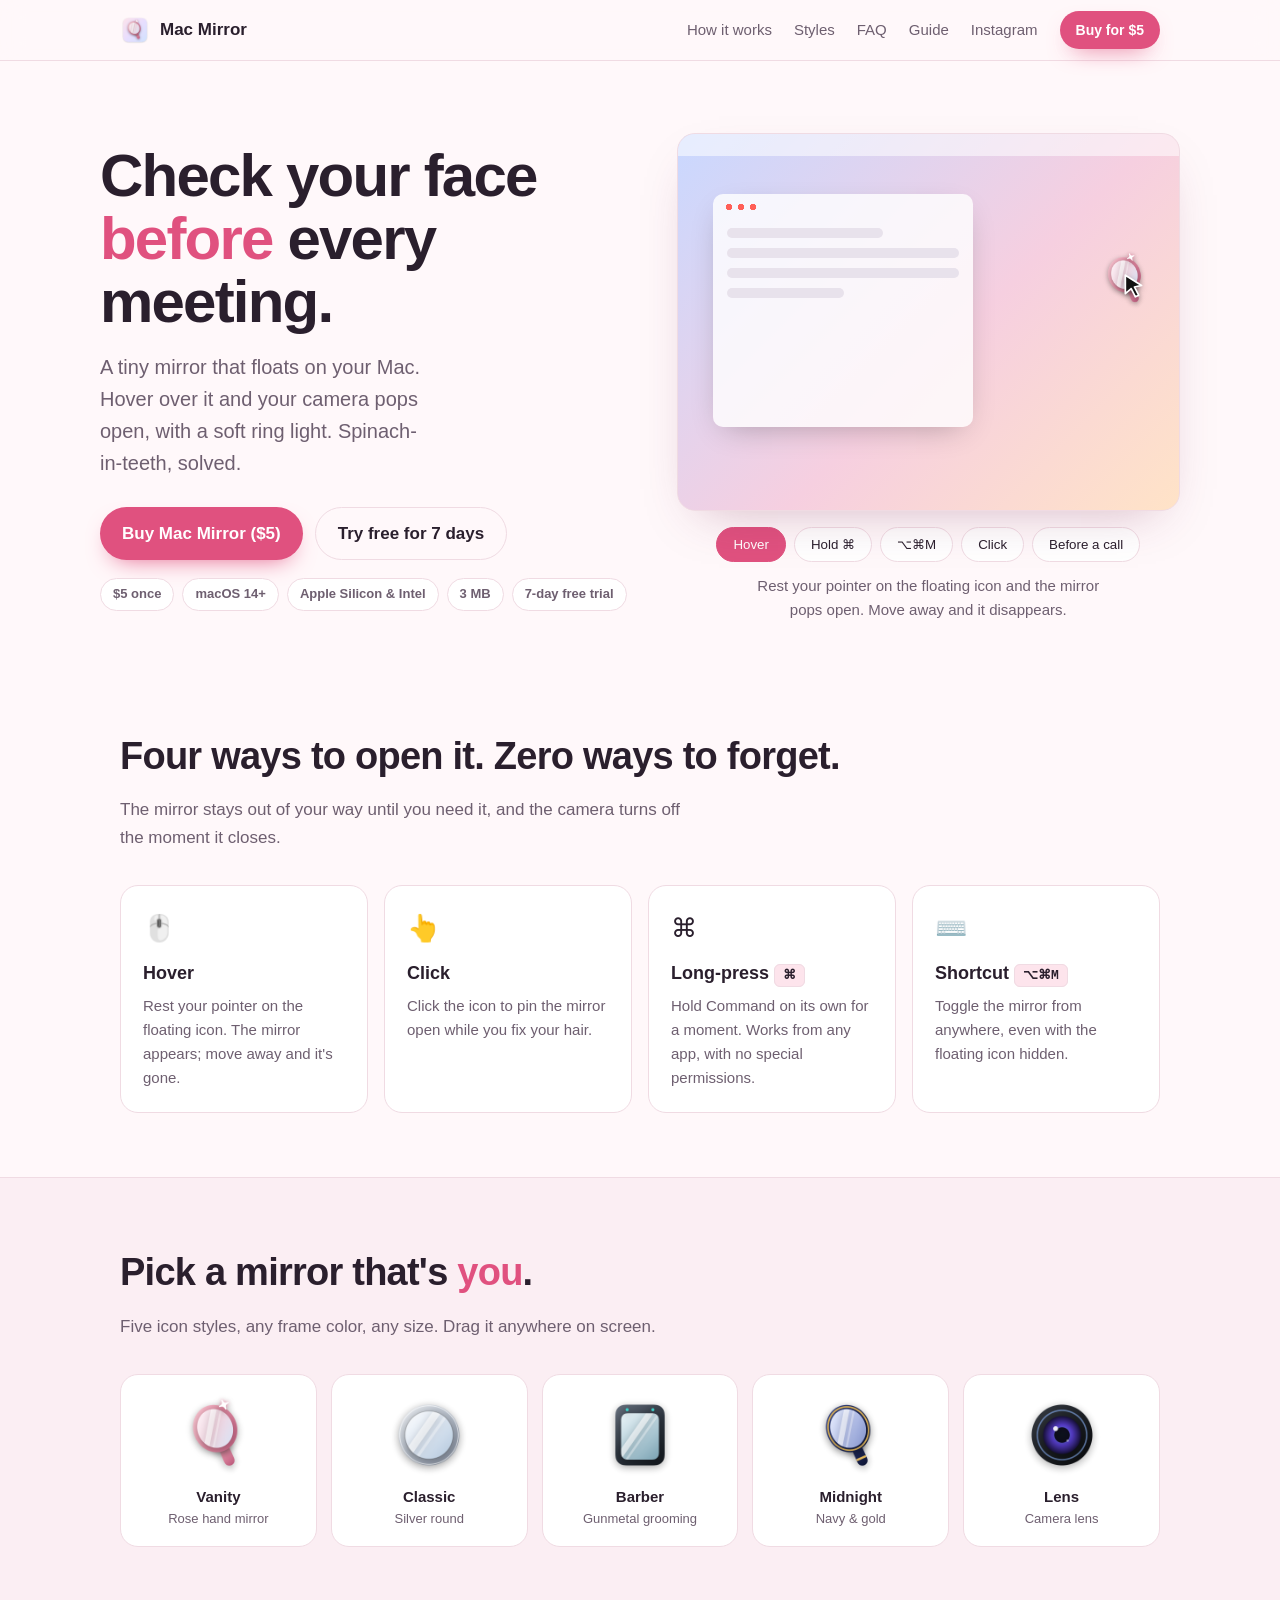
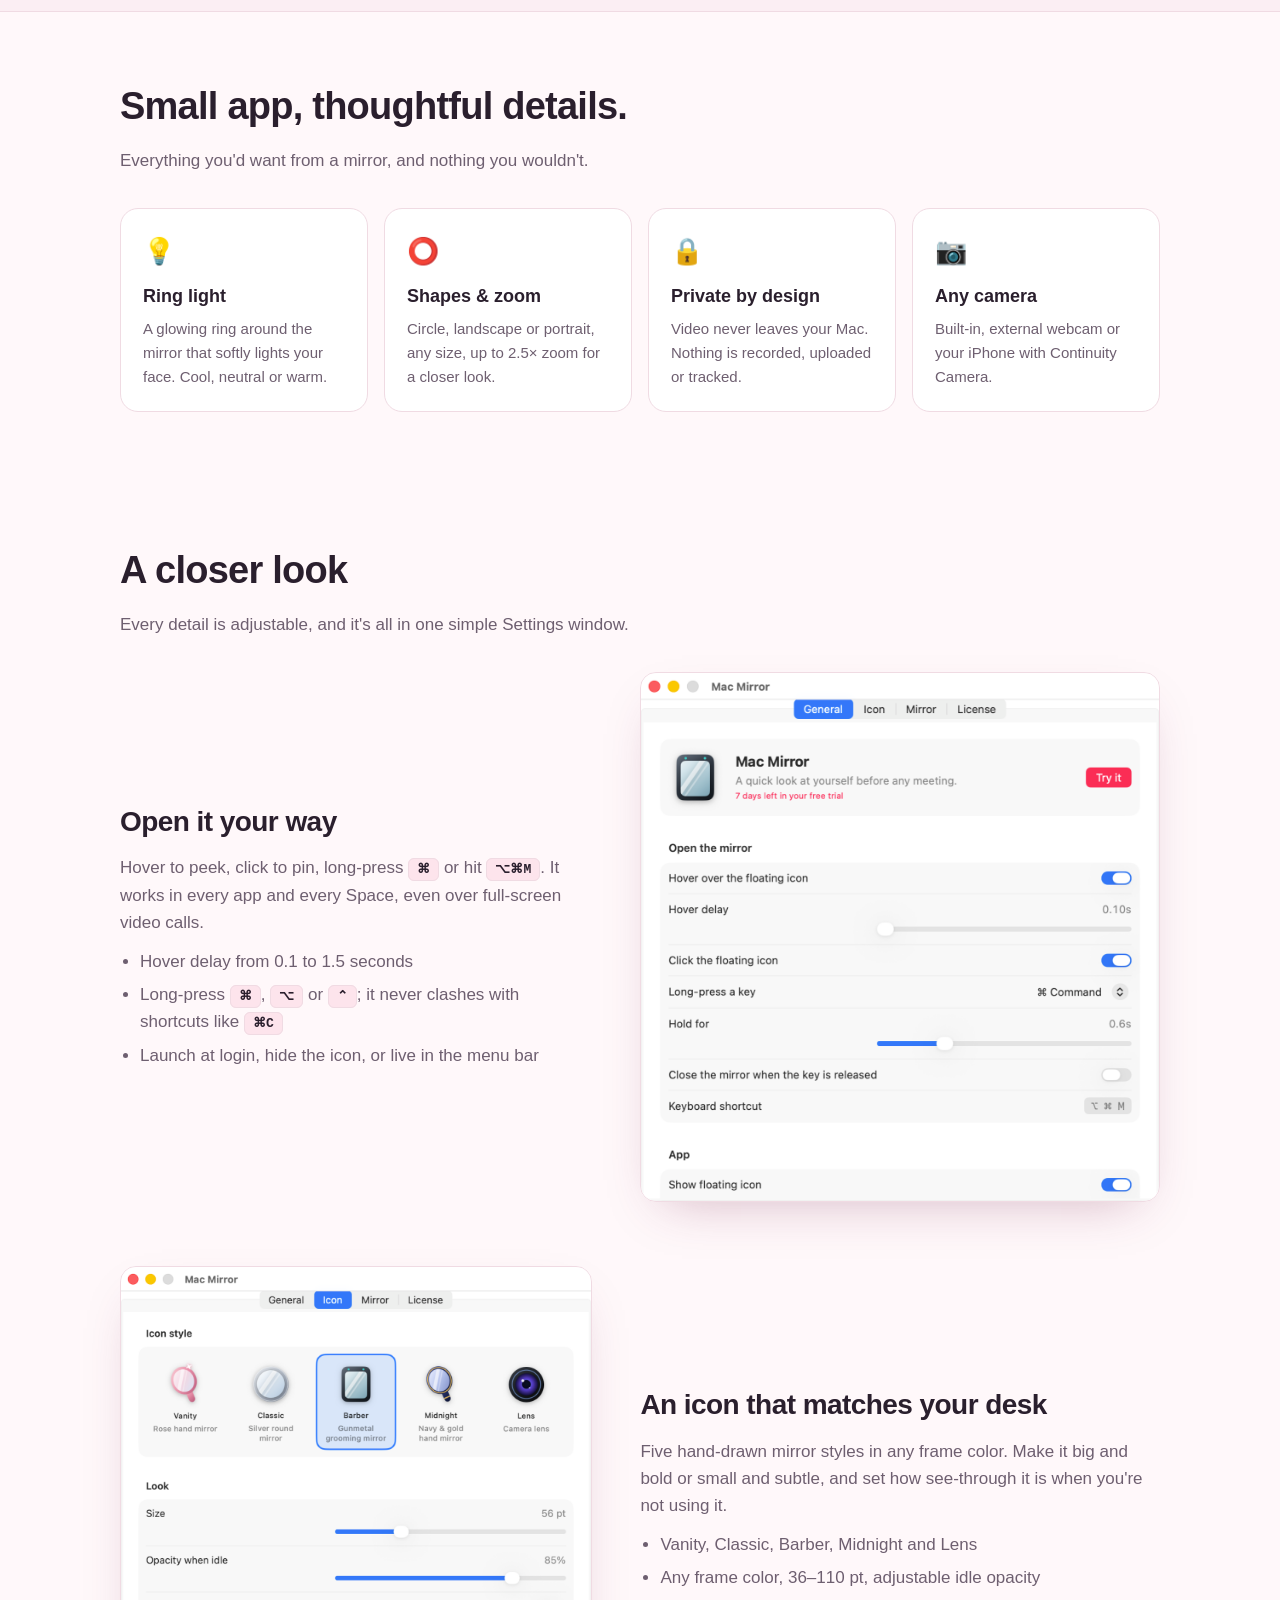
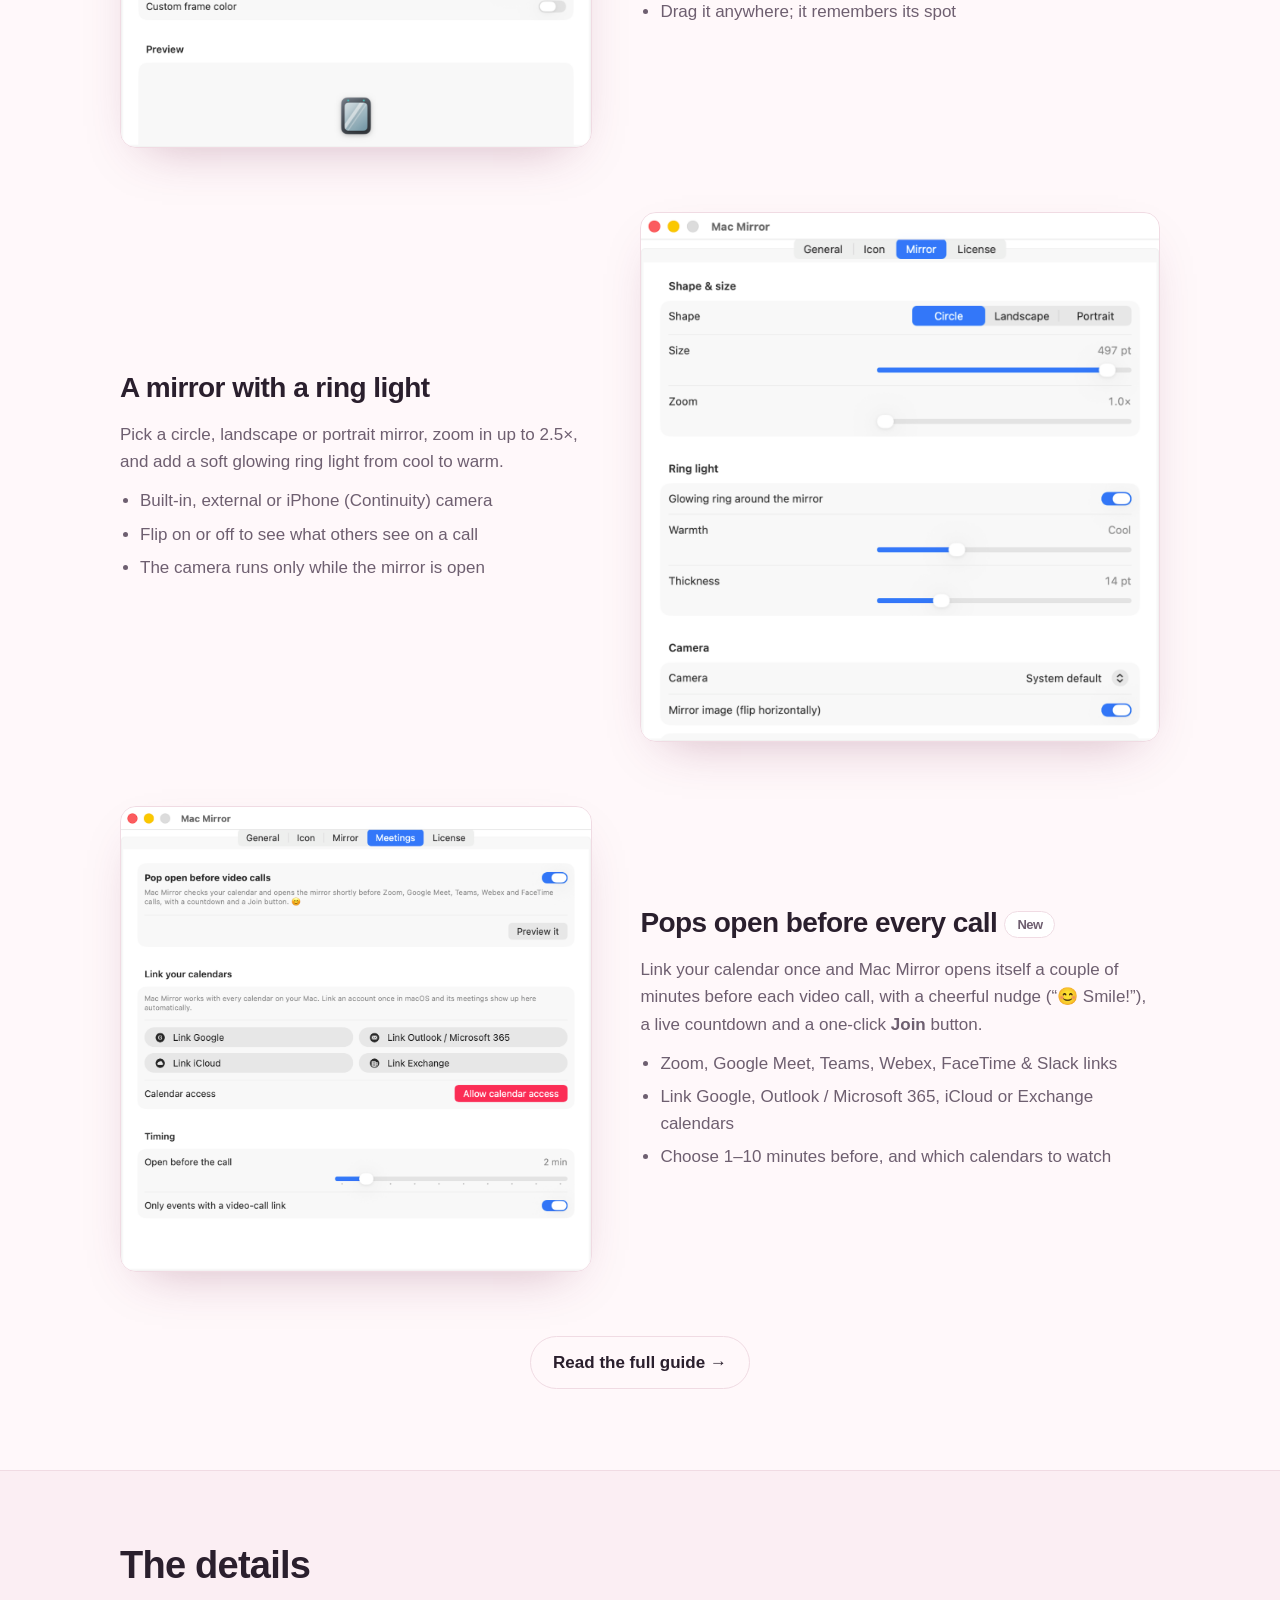
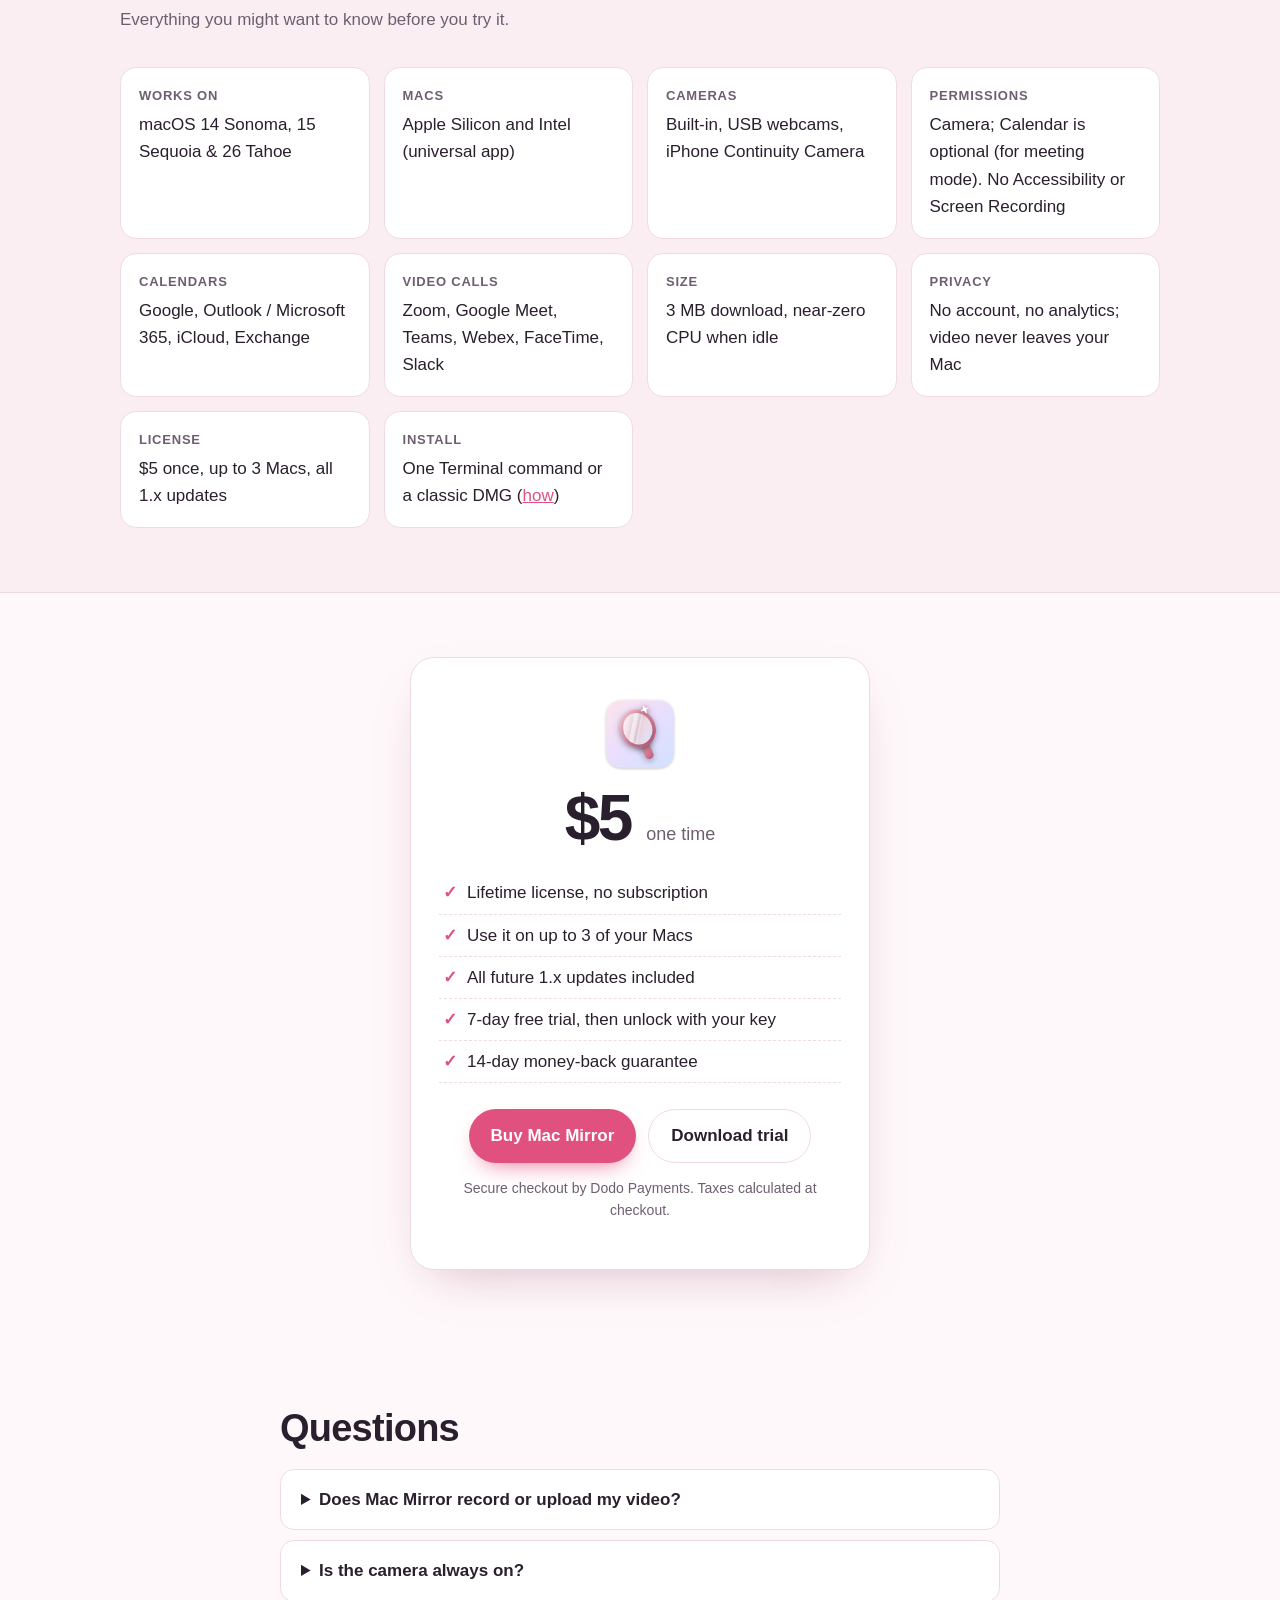
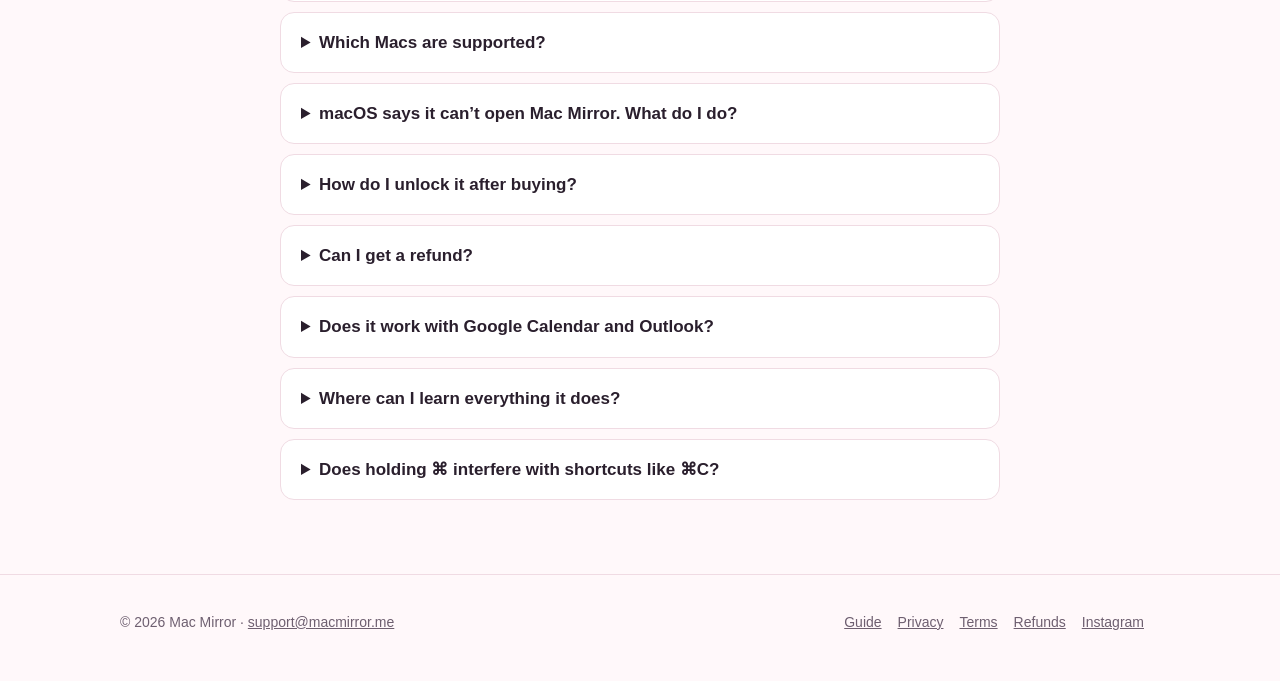
==== commit 53f9ea0a: "Meeting mode on the site: 'Before a call' demo, closer-look row, specs, FAQ and guide section Co-Aut" ====
--- a/index.html
+++ b/index.html
@@ -50,6 +50,8 @@
           <div class="mirror"><div class="face"></div><span class="close">✕</span></div>
           <img class="icon" src="assets/vanity.png" alt="">
           <svg class="cursor" viewBox="0 0 24 24" width="26" height="26"><path d="M4 2l15 9.5-6.6 1.4 3.9 7.6-3 1.5-3.9-7.6L4 19z" fill="#111" stroke="#fff" stroke-width="1.6" stroke-linejoin="round"/></svg>
+          <div class="notif"><span class="notif-ico">📅</span><span><b>Design review</b><br>Google Meet · in 2 min</span></div>
+          <div class="mbanner"><span class="mb-emoji">😊</span><span class="mb-text"><b>Smile! Design review</b><br><span class="mb-count">Starts in 2:00</span></span><span class="mb-join">Join Meet</span></div>
           <div class="keys"><kbd data-k="opt">⌥</kbd><kbd data-k="cmd">⌘<svg class="ring" viewBox="0 0 36 36"><circle cx="18" cy="18" r="16"/></svg></kbd><kbd data-k="m">M</kbd></div>
         </div>
         <div class="demo-tabs" role="tablist" aria-label="Ways to open the mirror">
@@ -57,6 +59,7 @@
           <button role="tab" data-mode="hold">Hold ⌘</button>
           <button role="tab" data-mode="shortcut">⌥⌘M</button>
           <button role="tab" data-mode="click">Click</button>
+          <button role="tab" data-mode="meeting">Before a call</button>
         </div>
         <p class="demo-caption" aria-live="polite"></p>
       </div>
@@ -145,6 +148,18 @@
           </div>
           <div class="look-img"><picture><source media="(prefers-color-scheme: dark)" srcset="assets/screens/settings-mirror-dark.png"><img src="assets/screens/settings-mirror.png" alt="Mac Mirror Mirror settings: shape, size, zoom and ring light" loading="lazy"></picture></div>
         </div>
+        <div class="look">
+          <div>
+            <h3>Pops open before every call <span class="badge" style="vertical-align:middle">New</span></h3>
+            <p>Link your calendar once and Mac Mirror opens itself a couple of minutes before each video call, with a cheerful nudge (“😊 Smile!”), a live countdown and a one-click <strong>Join</strong> button.</p>
+            <ul>
+              <li>Zoom, Google Meet, Teams, Webex, FaceTime &amp; Slack links</li>
+              <li>Link Google, Outlook / Microsoft 365, iCloud or Exchange calendars</li>
+              <li>Choose 1–10 minutes before, and which calendars to watch</li>
+            </ul>
+          </div>
+          <div class="look-img"><picture><source media="(prefers-color-scheme: dark)" srcset="assets/screens/settings-meetings-dark.png"><img src="assets/screens/settings-meetings.png" alt="Mac Mirror Meetings settings: pop open before video calls and link your calendars" loading="lazy"></picture></div>
+        </div>
         <p style="text-align:center"><a class="btn ghost" href="guide.html">Read the full guide →</a></p>
       </div>
     </section>
@@ -157,7 +172,9 @@
           <div class="spec"><b>Works on</b>macOS 14 Sonoma, 15 Sequoia &amp; 26 Tahoe</div>
           <div class="spec"><b>Macs</b>Apple Silicon and Intel (universal app)</div>
           <div class="spec"><b>Cameras</b>Built-in, USB webcams, iPhone Continuity Camera</div>
-          <div class="spec"><b>Permissions</b>Camera only. No Accessibility or Screen Recording</div>
+          <div class="spec"><b>Permissions</b>Camera; Calendar is optional (for meeting mode). No Accessibility or Screen Recording</div>
+          <div class="spec"><b>Calendars</b>Google, Outlook / Microsoft 365, iCloud, Exchange</div>
+          <div class="spec"><b>Video calls</b>Zoom, Google Meet, Teams, Webex, FaceTime, Slack</div>
           <div class="spec"><b>Size</b>3 MB download, near-zero CPU when idle</div>
           <div class="spec"><b>Privacy</b>No account, no analytics; video never leaves your Mac</div>
           <div class="spec"><b>License</b>$5 once, up to 3 Macs, all 1.x updates</div>
@@ -196,6 +213,7 @@
         <details><summary>macOS says it can’t open Mac Mirror. What do I do?</summary><p>Mac Mirror is sold directly, not through the App Store, so macOS asks you to confirm it the first time. Open <strong>System Settings → Privacy &amp; Security</strong>, scroll down and click <strong>Open Anyway</strong> next to Mac Mirror. You only need to do this once. <a href="install.html">Step-by-step guide</a>.</p></details>
         <details><summary>How do I unlock it after buying?</summary><p>Your license key arrives by email right after checkout. Open Mac Mirror → Settings → License, paste it in, and you're done.</p></details>
         <details><summary>Can I get a refund?</summary><p>Yes. Email us within 14 days of purchase for a full refund. See the <a href="refund.html">refund policy</a>.</p></details>
+        <details><summary>Does it work with Google Calendar and Outlook?</summary><p>Yes. Mac Mirror reads every calendar on your Mac, including Google, Outlook / Microsoft 365, iCloud and Exchange. Link the account once (Settings → Meetings → Link your calendars) and Mac Mirror pops open before each Zoom, Meet or Teams call. Your calendar never leaves your Mac.</p></details>
         <details><summary>Where can I learn everything it does?</summary><p>The <a href="guide.html">Mac Mirror Guide</a> covers every feature, setting, shortcut and fix.</p></details>
         <details><summary>Does holding ⌘ interfere with shortcuts like ⌘C?</summary><p>No. The mirror only opens when you hold the key on its own; pressing any other key or clicking cancels it. You can change the key or turn it off in Settings.</p></details>
       </div>
--- a/style.css
+++ b/style.css
@@ -90,6 +90,15 @@
 .screen .keys .ring { position: absolute; inset: -9px; width: calc(100% + 18px); height: calc(100% + 18px); transform: rotate(-90deg); pointer-events: none; }
 .screen .keys .ring circle { fill: none; stroke: var(--accent); stroke-width: 3; stroke-linecap: round; stroke-dasharray: 100.6; stroke-dashoffset: 100.6; }
 .screen .keys .ring.fill circle { stroke-dashoffset: 0; transition: stroke-dashoffset .6s linear; }
+.screen .notif { position: absolute; top: 9%; right: 3%; width: 38%; display: flex; gap: 8px; align-items: center; padding: 8px 10px; border-radius: 12px; background: rgba(255,255,255,.92); box-shadow: 0 10px 24px -10px rgba(0,0,0,.35); font-size: clamp(9px, 1.3vw, 13px); line-height: 1.3; color: #2a1f2d; opacity: 0; transform: translateX(30%); transition: opacity .3s, transform .45s cubic-bezier(.2,1.2,.4,1); z-index: 6; }
+.screen .notif .notif-ico { font-size: 1.6em; }
+.screen.notify .notif { opacity: 1; transform: none; }
+.screen .mbanner { position: absolute; right: 12%; top: 71%; width: 54%; display: flex; align-items: center; gap: 8px; padding: 6px 8px; border-radius: 999px; background: rgba(255,255,255,.95); box-shadow: 0 10px 24px -10px rgba(0,0,0,.4); border: 1px solid rgba(224,81,127,.35); font-size: clamp(8px, 1.15vw, 12px); line-height: 1.25; color: #2a1f2d; opacity: 0; transform: translateY(14px) scale(.95); transition: opacity .3s, transform .5s cubic-bezier(.2,1.4,.4,1); z-index: 3; }
+.screen .mbanner .mb-emoji { font-size: 1.7em; width: 1.9em; height: 1.9em; display: grid; place-items: center; border-radius: 50%; background: #ffe4ec; }
+.screen .mbanner .mb-text { flex: 1; min-width: 0; }
+.screen .mbanner .mb-count { color: #7a6a7c; font-variant-numeric: tabular-nums; }
+.screen .mbanner .mb-join { background: #e0517f; color: #fff; font-weight: 700; padding: .55em .9em; border-radius: 999px; white-space: nowrap; }
+.screen.banner .mbanner { opacity: 1; transform: none; }
 .demo-tabs { display: flex; justify-content: center; gap: 8px; margin-top: 16px; flex-wrap: wrap; }
 .demo-tabs button { font: 600 14px/1 inherit; font-family: inherit; padding: 9px 16px; border-radius: 999px; border: 1px solid var(--line); background: var(--card); color: var(--text); cursor: pointer; }
 .demo-tabs button[aria-selected="true"] { background: var(--accent); color: var(--accent-ink); border-color: var(--accent); }
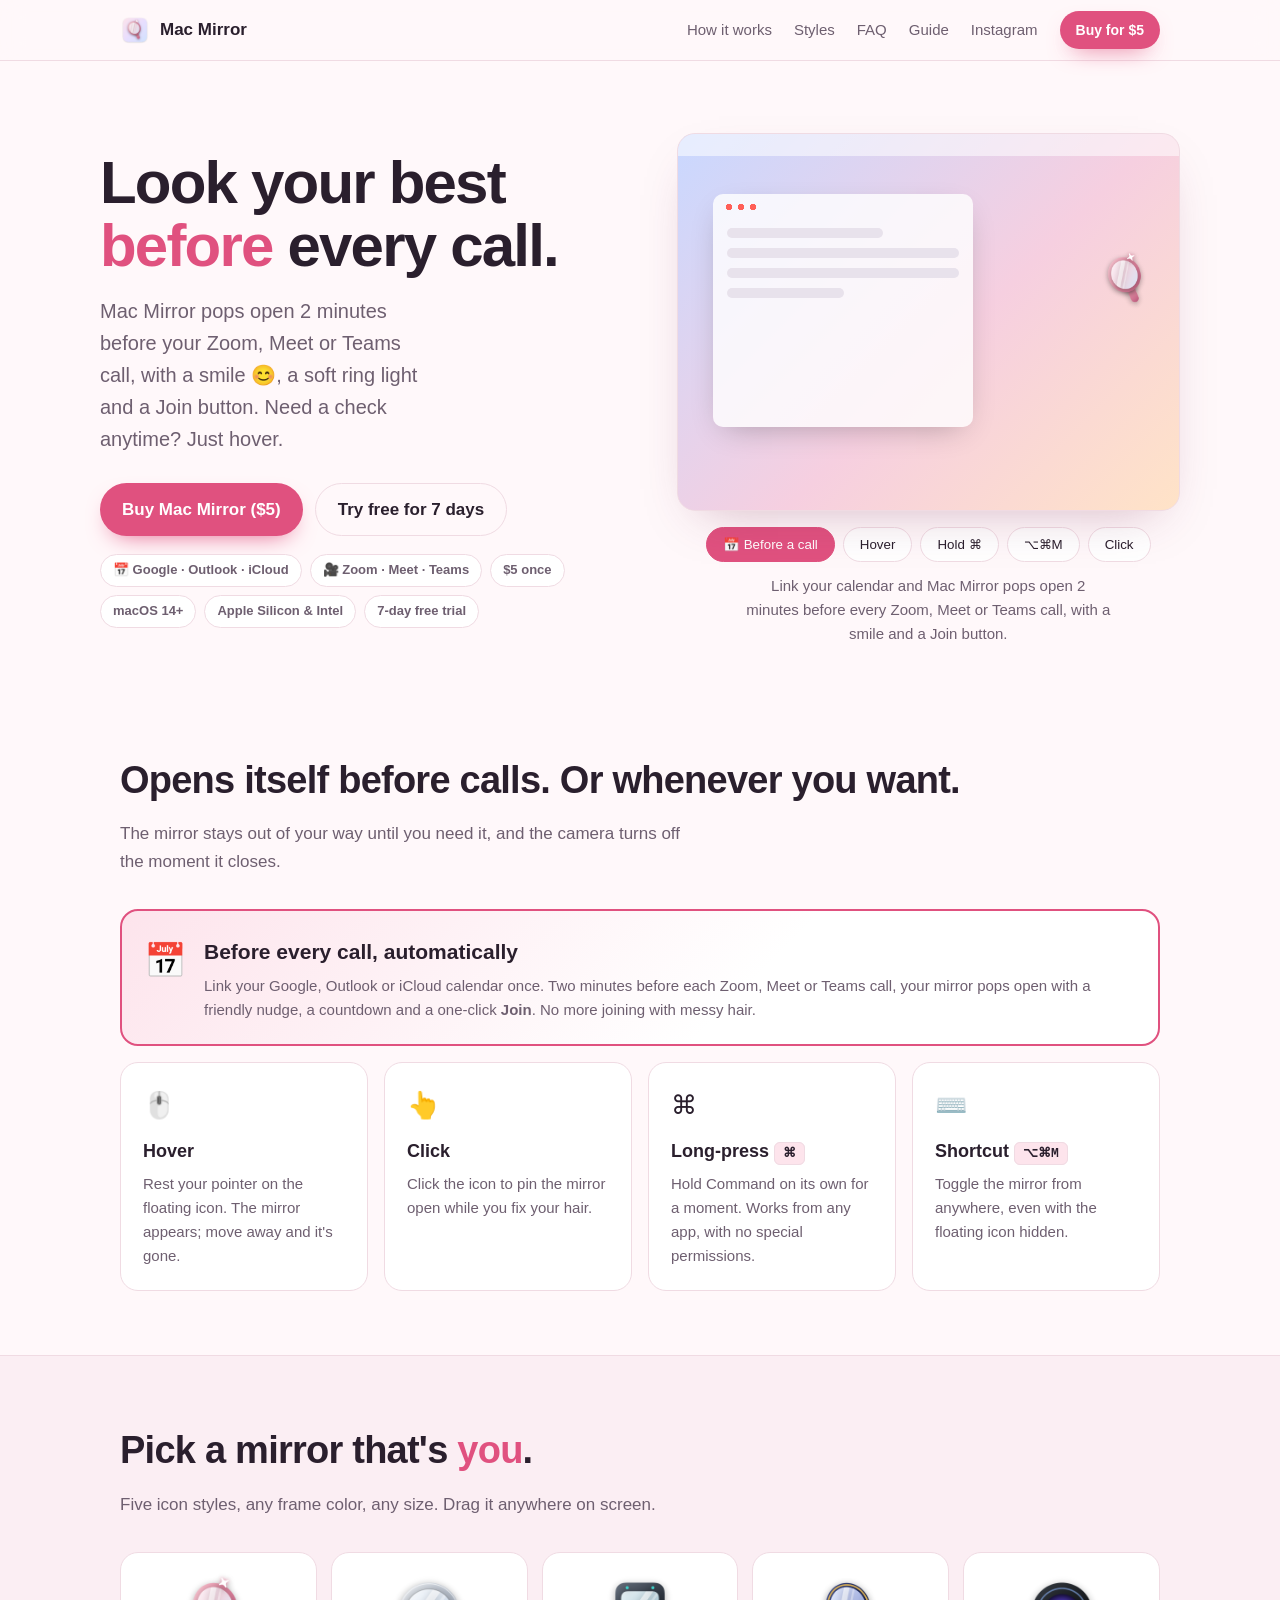
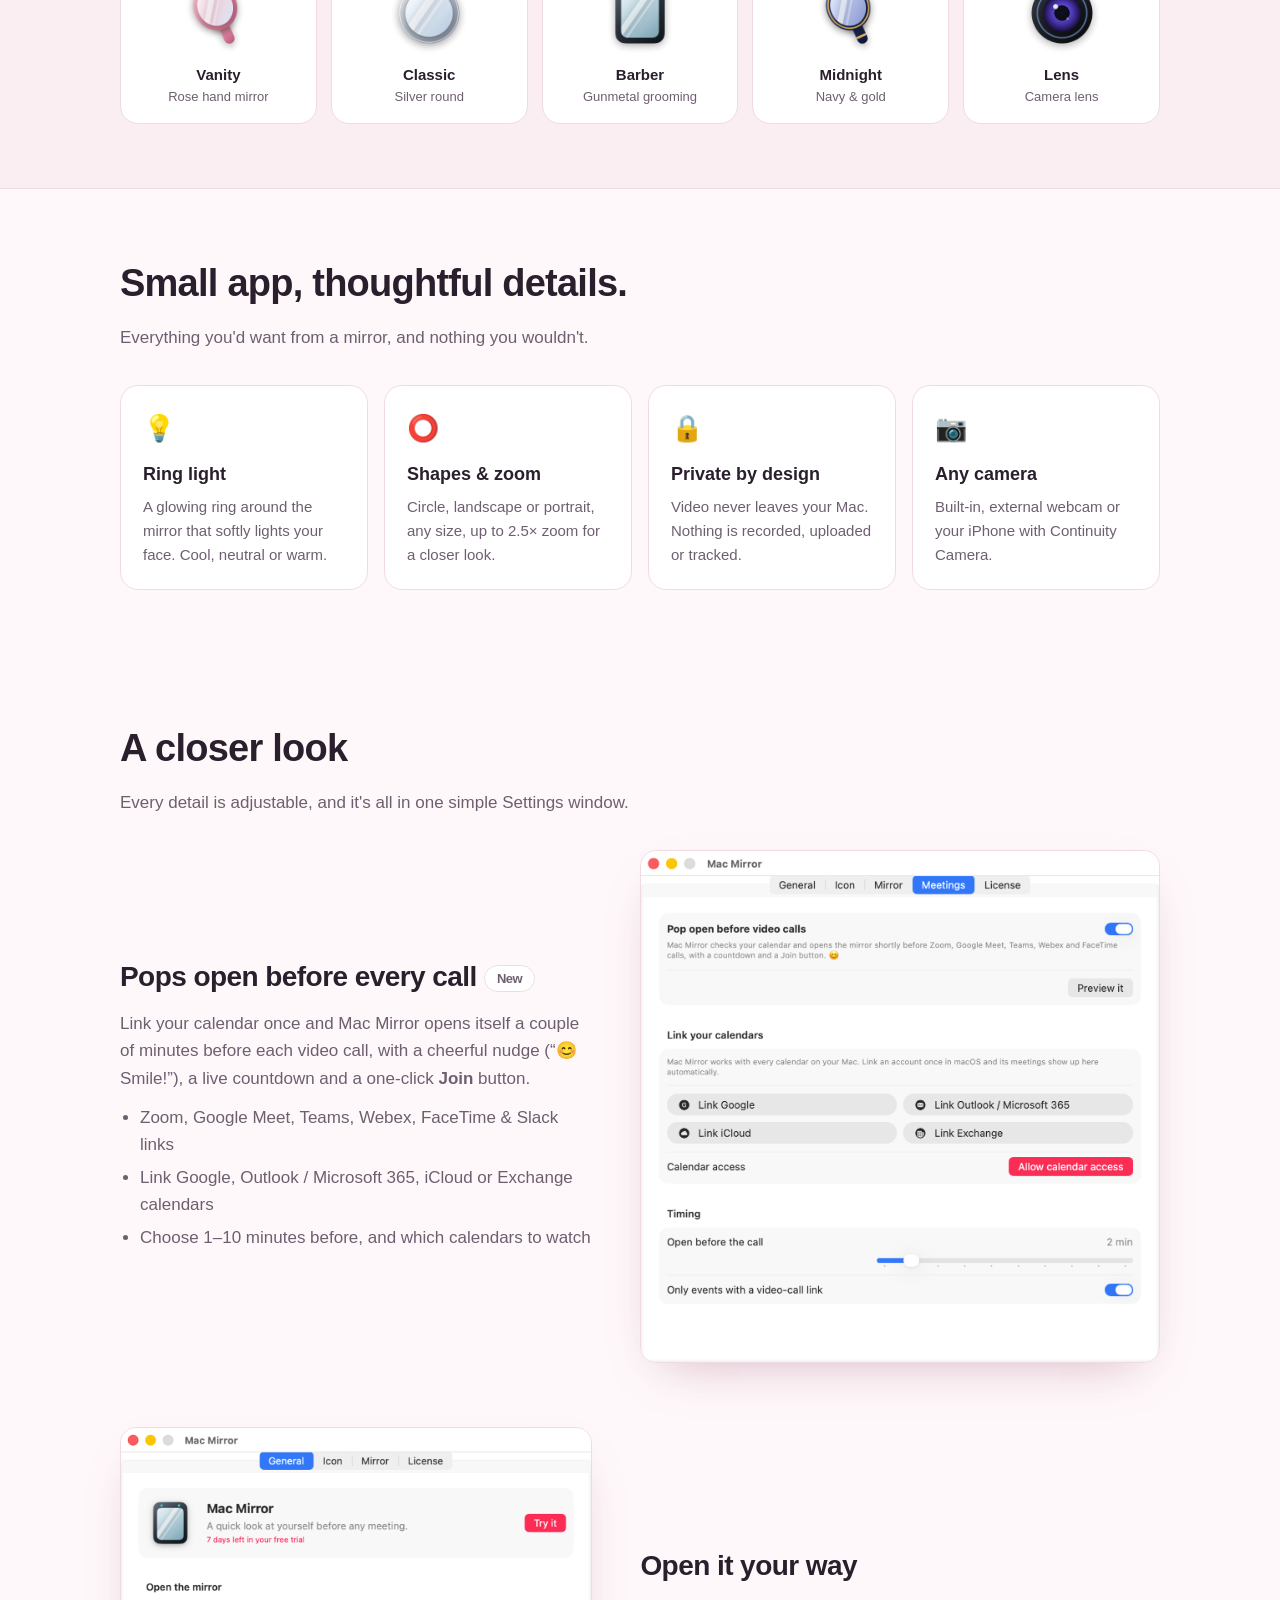
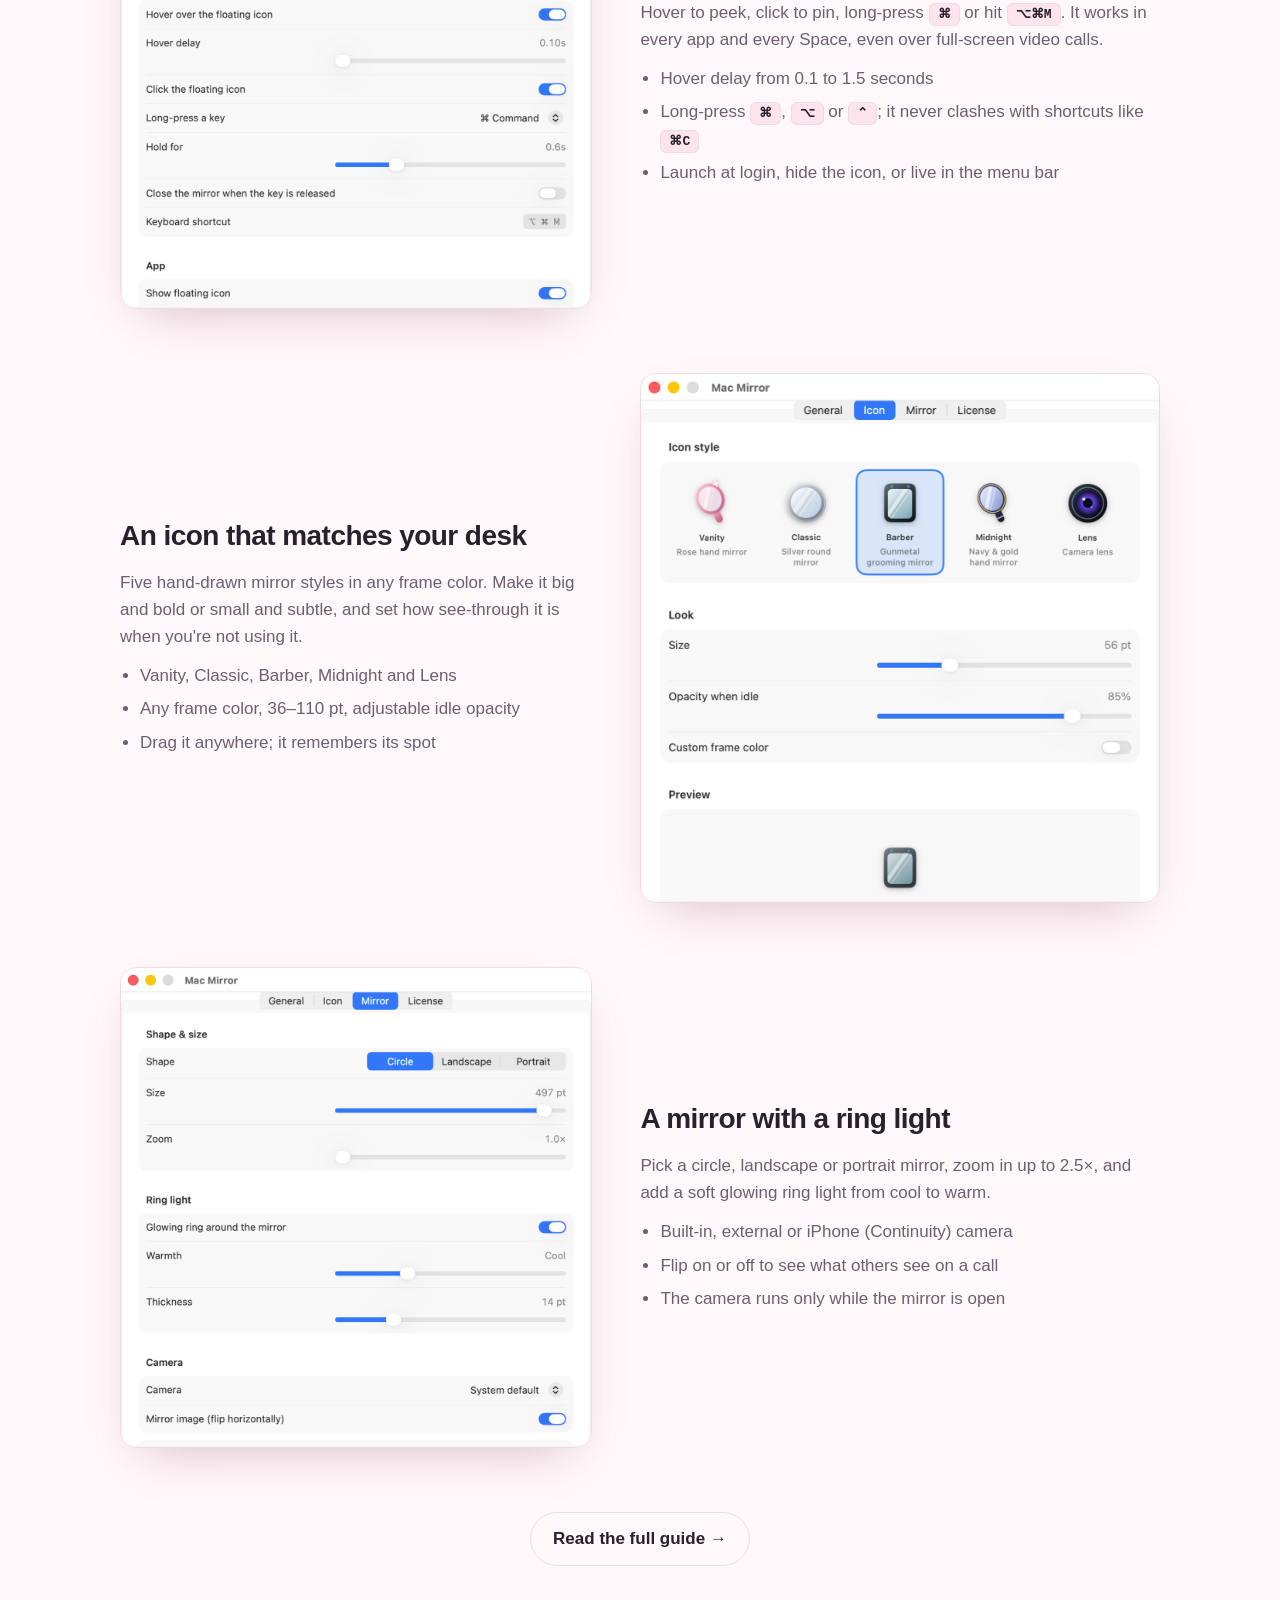
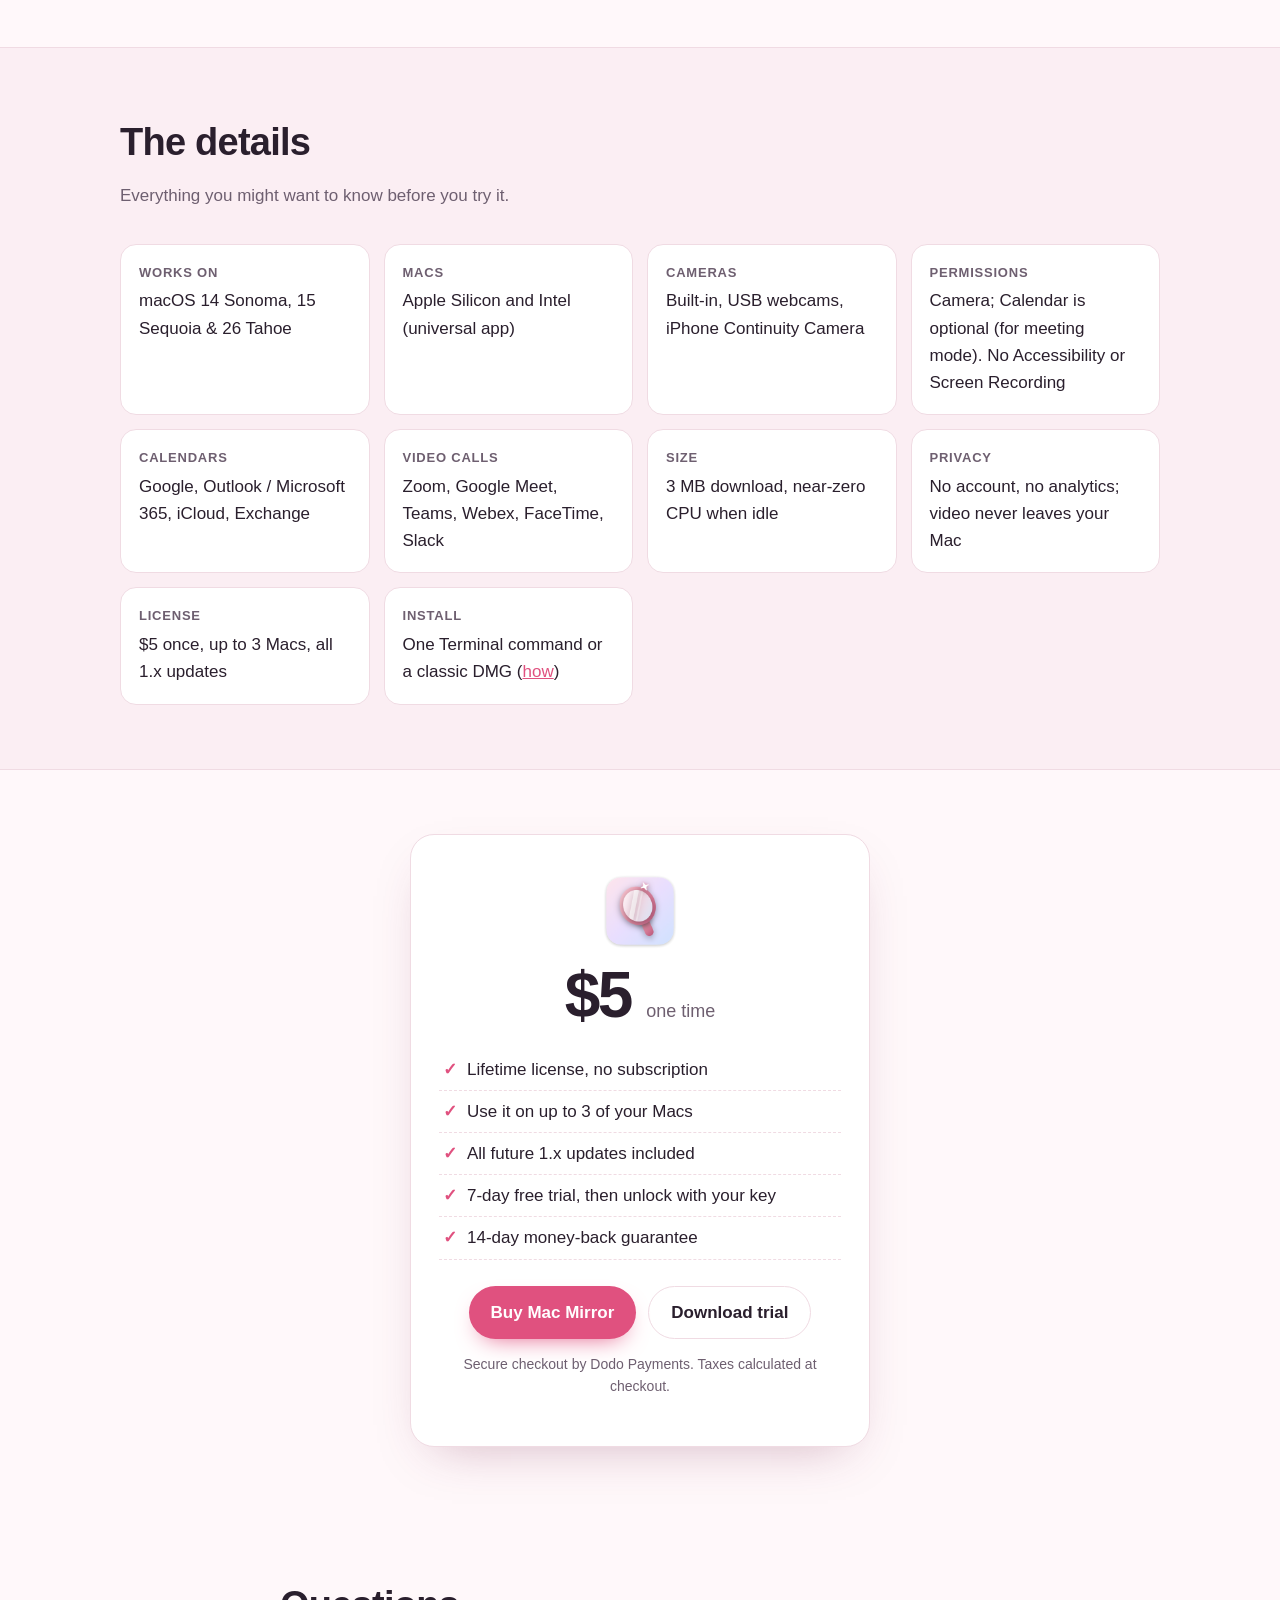
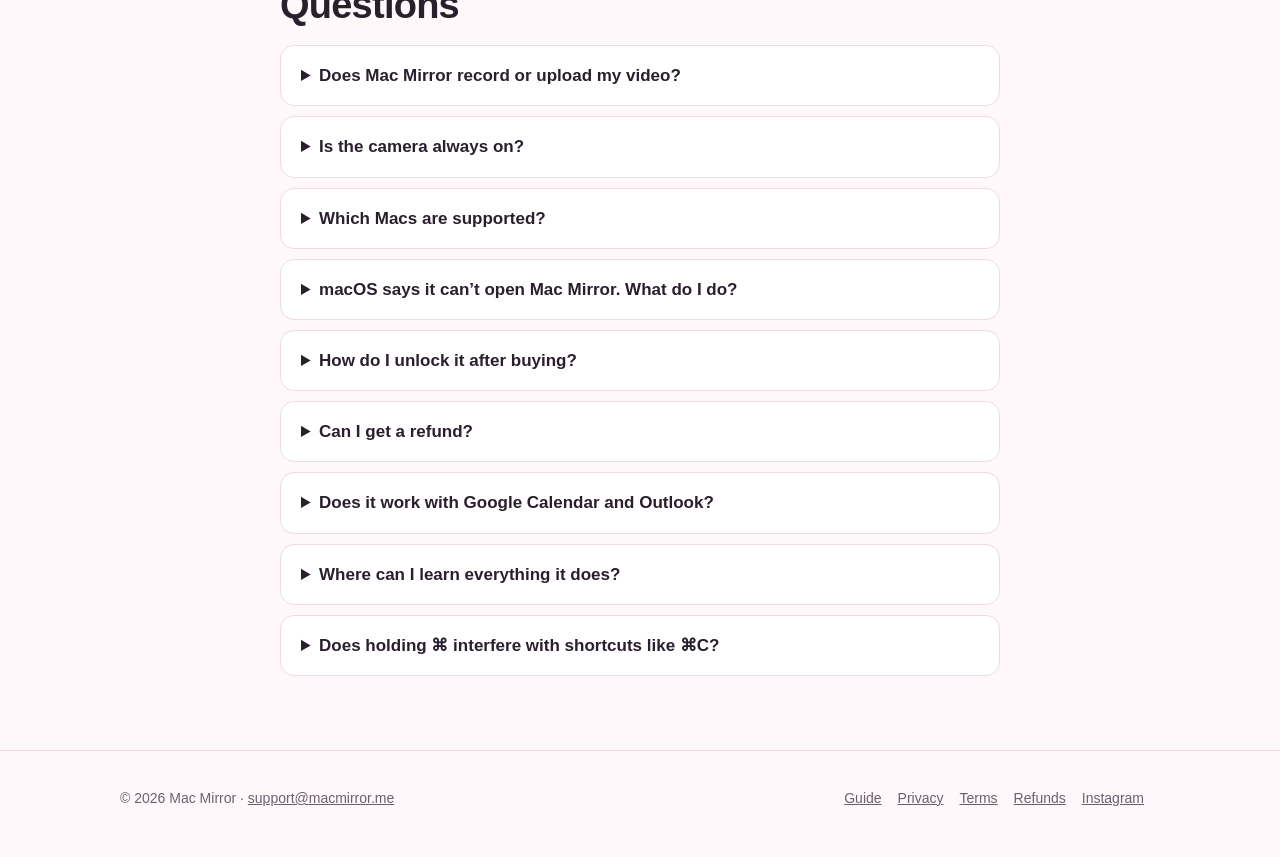
==== commit 4364588d: "Lead with 'look your best before every call': new hero, Before-a-call demo first, featured meetings " ====
--- a/index.html
+++ b/index.html
@@ -3,10 +3,10 @@
 <head>
   <meta charset="utf-8">
   <meta name="viewport" content="width=device-width, initial-scale=1">
-  <title>Mac Mirror: check your face before every meeting</title>
-  <meta name="description" content="A tiny floating mirror for your Mac. Hover, click or hold ⌘ to see yourself instantly before a call. One-time $5, no subscription.">
-  <meta property="og:title" content="Mac Mirror">
-  <meta property="og:description" content="Check your face before every meeting. Hover, click or hold ⌘. One-time $5.">
+  <title>Mac Mirror: look your best before every call</title>
+  <meta name="description" content="Mac Mirror pops open 2 minutes before your Zoom, Google Meet or Teams call, with a smile, a ring light and a Join button. Works with Google, Outlook and iCloud calendars. $5 once.">
+  <meta property="og:title" content="Mac Mirror: look your best before every call">
+  <meta property="og:description" content="A mirror that pops open before every Zoom, Meet or Teams call, with a smile and a Join button. $5 once.">
   <meta property="og:image" content="https://macmirror.me/assets/app-icon.png">
   <link rel="icon" href="assets/favicon.png">
   <link rel="stylesheet" href="style.css">
@@ -29,18 +29,19 @@
   <main>
     <div class="wrap hero">
       <div>
-        <h1>Check your face <em>before</em> every meeting.</h1>
-        <p class="lead">A tiny mirror that floats on your Mac. Hover over it and your camera pops open, with a soft ring light. Spinach-in-teeth, solved.</p>
+        <h1>Look your best <em>before</em> every call.</h1>
+        <p class="lead">Mac Mirror pops open 2 minutes before your Zoom, Meet or Teams call, with a smile 😊, a soft ring light and a Join button. Need a check anytime? Just hover.</p>
         <div class="cta">
           <a class="btn" data-link="buy" href="#pricing">Buy Mac Mirror ($5)</a>
           <a class="btn ghost" href="install.html">Try free for 7 days</a>
         </div>
         <div class="badges">
+          <span class="badge">📅 Google · Outlook · iCloud</span>
+          <span class="badge">🎥 Zoom · Meet · Teams</span>
           <span class="badge">$5 once</span>
           <span class="badge">macOS 14+</span>
           <span class="badge">Apple Silicon &amp; Intel</span>
-          <span class="badge">3 MB</span>
-          <span class="badge">7-day free trial</span>
+                    <span class="badge">7-day free trial</span>
         </div>
       </div>
       <div class="demo" id="demo">
@@ -55,11 +56,11 @@
           <div class="keys"><kbd data-k="opt">⌥</kbd><kbd data-k="cmd">⌘<svg class="ring" viewBox="0 0 36 36"><circle cx="18" cy="18" r="16"/></svg></kbd><kbd data-k="m">M</kbd></div>
         </div>
         <div class="demo-tabs" role="tablist" aria-label="Ways to open the mirror">
+          <button role="tab" data-mode="meeting">📅 Before a call</button>
           <button role="tab" data-mode="hover">Hover</button>
           <button role="tab" data-mode="hold">Hold ⌘</button>
           <button role="tab" data-mode="shortcut">⌥⌘M</button>
           <button role="tab" data-mode="click">Click</button>
-          <button role="tab" data-mode="meeting">Before a call</button>
         </div>
         <p class="demo-caption" aria-live="polite"></p>
       </div>
@@ -67,8 +68,15 @@
 
     <section id="how">
       <div class="wrap">
-        <h2>Four ways to open it. Zero ways to forget.</h2>
+        <h2>Opens itself before calls. Or whenever you want.</h2>
         <p class="sub">The mirror stays out of your way until you need it, and the camera turns off the moment it closes.</p>
+        <div class="card feature-call">
+          <div class="emoji">📅</div>
+          <div>
+            <h3>Before every call, automatically</h3>
+            <p>Link your Google, Outlook or iCloud calendar once. Two minutes before each Zoom, Meet or Teams call, your mirror pops open with a friendly nudge, a countdown and a one-click <strong>Join</strong>. No more joining with messy hair.</p>
+          </div>
+        </div>
         <div class="grid">
           <div class="card"><div class="emoji">🖱️</div><h3>Hover</h3><p>Rest your pointer on the floating icon. The mirror appears; move away and it's gone.</p></div>
           <div class="card"><div class="emoji">👆</div><h3>Click</h3><p>Click the icon to pin the mirror open while you fix your hair.</p></div>
@@ -112,6 +120,18 @@
 
         <div class="look">
           <div>
+            <h3>Pops open before every call <span class="badge" style="vertical-align:middle">New</span></h3>
+            <p>Link your calendar once and Mac Mirror opens itself a couple of minutes before each video call, with a cheerful nudge (“😊 Smile!”), a live countdown and a one-click <strong>Join</strong> button.</p>
+            <ul>
+              <li>Zoom, Google Meet, Teams, Webex, FaceTime &amp; Slack links</li>
+              <li>Link Google, Outlook / Microsoft 365, iCloud or Exchange calendars</li>
+              <li>Choose 1–10 minutes before, and which calendars to watch</li>
+            </ul>
+          </div>
+          <div class="look-img"><picture><source media="(prefers-color-scheme: dark)" srcset="assets/screens/settings-meetings-dark.png"><img src="assets/screens/settings-meetings.png" alt="Mac Mirror Meetings settings: pop open before video calls and link your calendars" loading="lazy"></picture></div>
+        </div>
+        <div class="look">
+          <div>
             <h3>Open it your way</h3>
             <p>Hover to peek, click to pin, long-press <kbd>⌘</kbd> or hit <kbd>⌥⌘M</kbd>. It works in every app and every Space, even over full-screen video calls.</p>
             <ul>
@@ -147,18 +167,6 @@
             </ul>
           </div>
           <div class="look-img"><picture><source media="(prefers-color-scheme: dark)" srcset="assets/screens/settings-mirror-dark.png"><img src="assets/screens/settings-mirror.png" alt="Mac Mirror Mirror settings: shape, size, zoom and ring light" loading="lazy"></picture></div>
-        </div>
-        <div class="look">
-          <div>
-            <h3>Pops open before every call <span class="badge" style="vertical-align:middle">New</span></h3>
-            <p>Link your calendar once and Mac Mirror opens itself a couple of minutes before each video call, with a cheerful nudge (“😊 Smile!”), a live countdown and a one-click <strong>Join</strong> button.</p>
-            <ul>
-              <li>Zoom, Google Meet, Teams, Webex, FaceTime &amp; Slack links</li>
-              <li>Link Google, Outlook / Microsoft 365, iCloud or Exchange calendars</li>
-              <li>Choose 1–10 minutes before, and which calendars to watch</li>
-            </ul>
-          </div>
-          <div class="look-img"><picture><source media="(prefers-color-scheme: dark)" srcset="assets/screens/settings-meetings-dark.png"><img src="assets/screens/settings-meetings.png" alt="Mac Mirror Meetings settings: pop open before video calls and link your calendars" loading="lazy"></picture></div>
         </div>
         <p style="text-align:center"><a class="btn ghost" href="guide.html">Read the full guide →</a></p>
       </div>
--- a/style.css
+++ b/style.css
@@ -212,3 +212,7 @@
 .specs { display: grid; grid-template-columns: repeat(auto-fit, minmax(200px, 1fr)); gap: 14px; }
 .spec { background: var(--card); border: 1px solid var(--line); border-radius: 16px; padding: 18px; }
 .spec b { display: block; font-size: 13px; text-transform: uppercase; letter-spacing: .06em; color: var(--muted); margin-bottom: 4px; }
+
+.card.feature-call { display: flex; gap: 18px; align-items: flex-start; margin-bottom: 16px; border: 2px solid var(--accent); background: linear-gradient(135deg, var(--accent-soft), var(--card) 60%); }
+.card.feature-call .emoji { font-size: 34px; }
+.card.feature-call h3 { margin-top: 2px; font-size: 21px; }
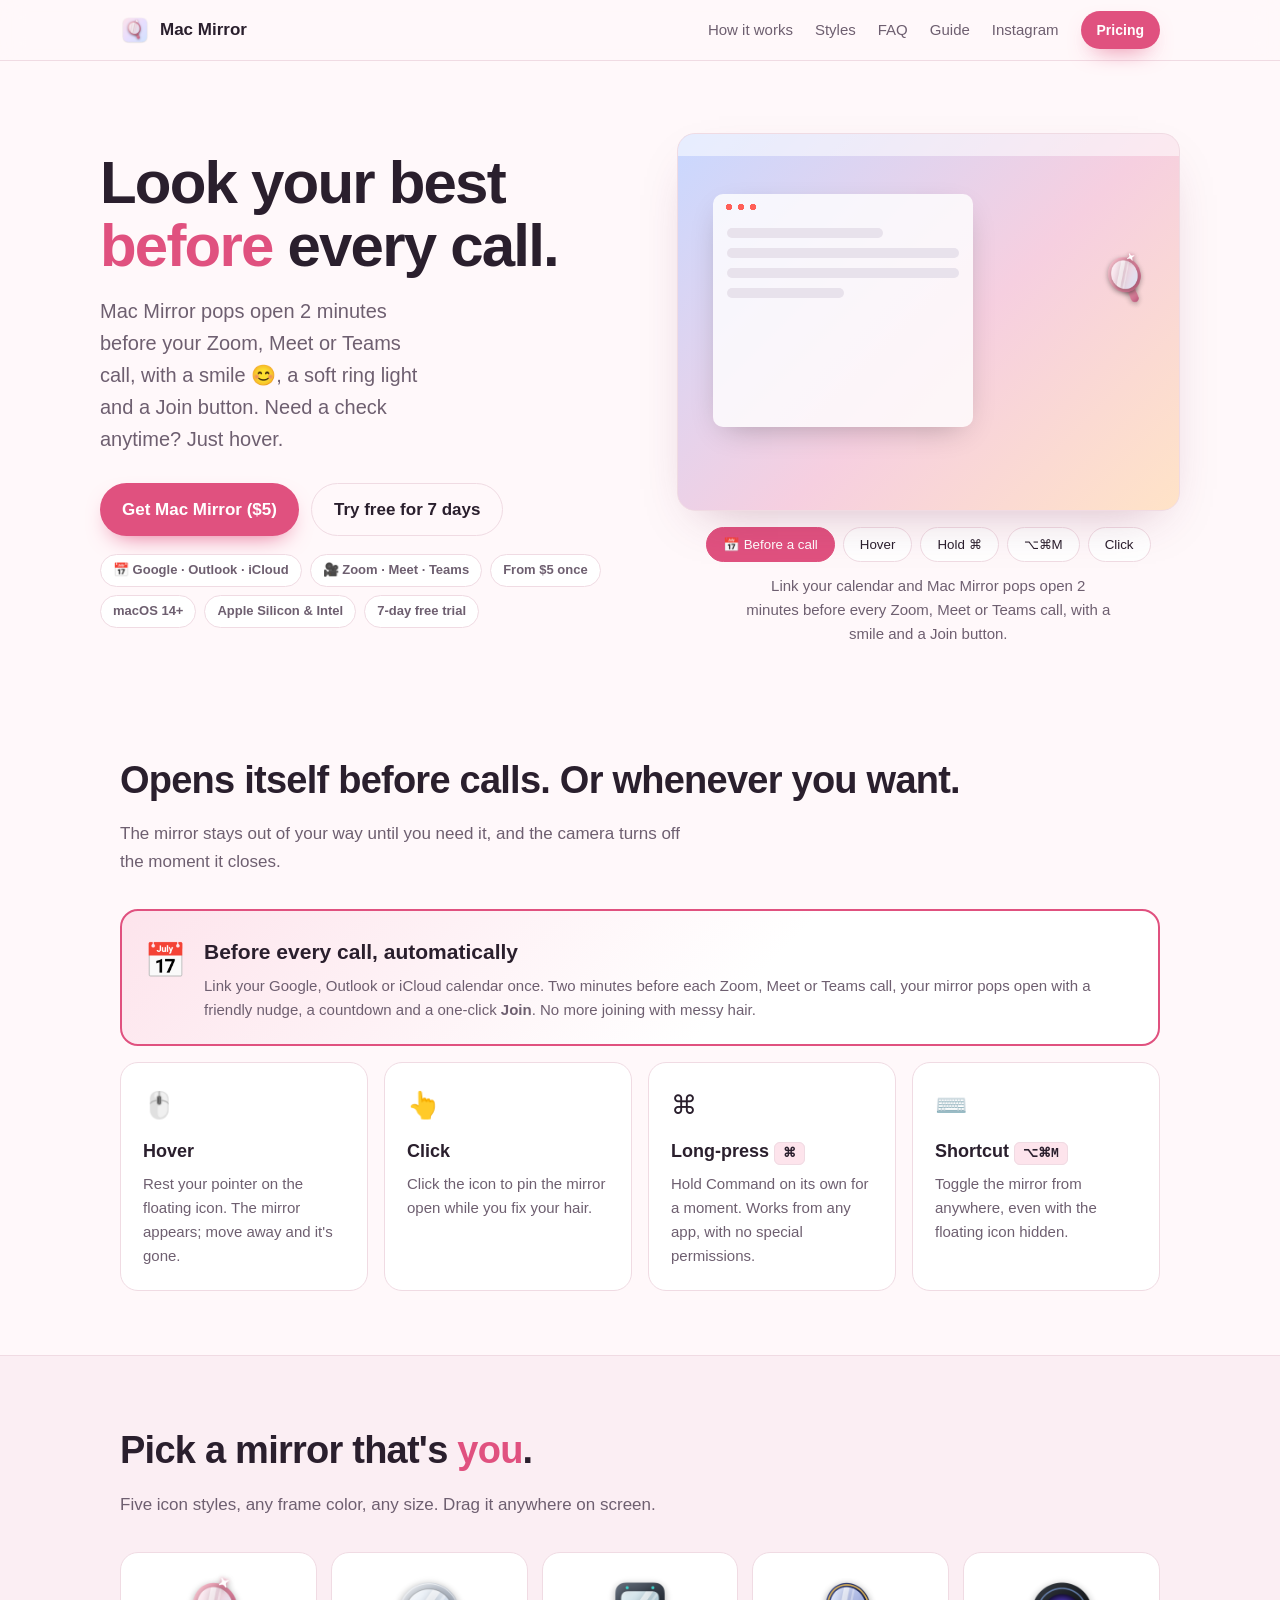
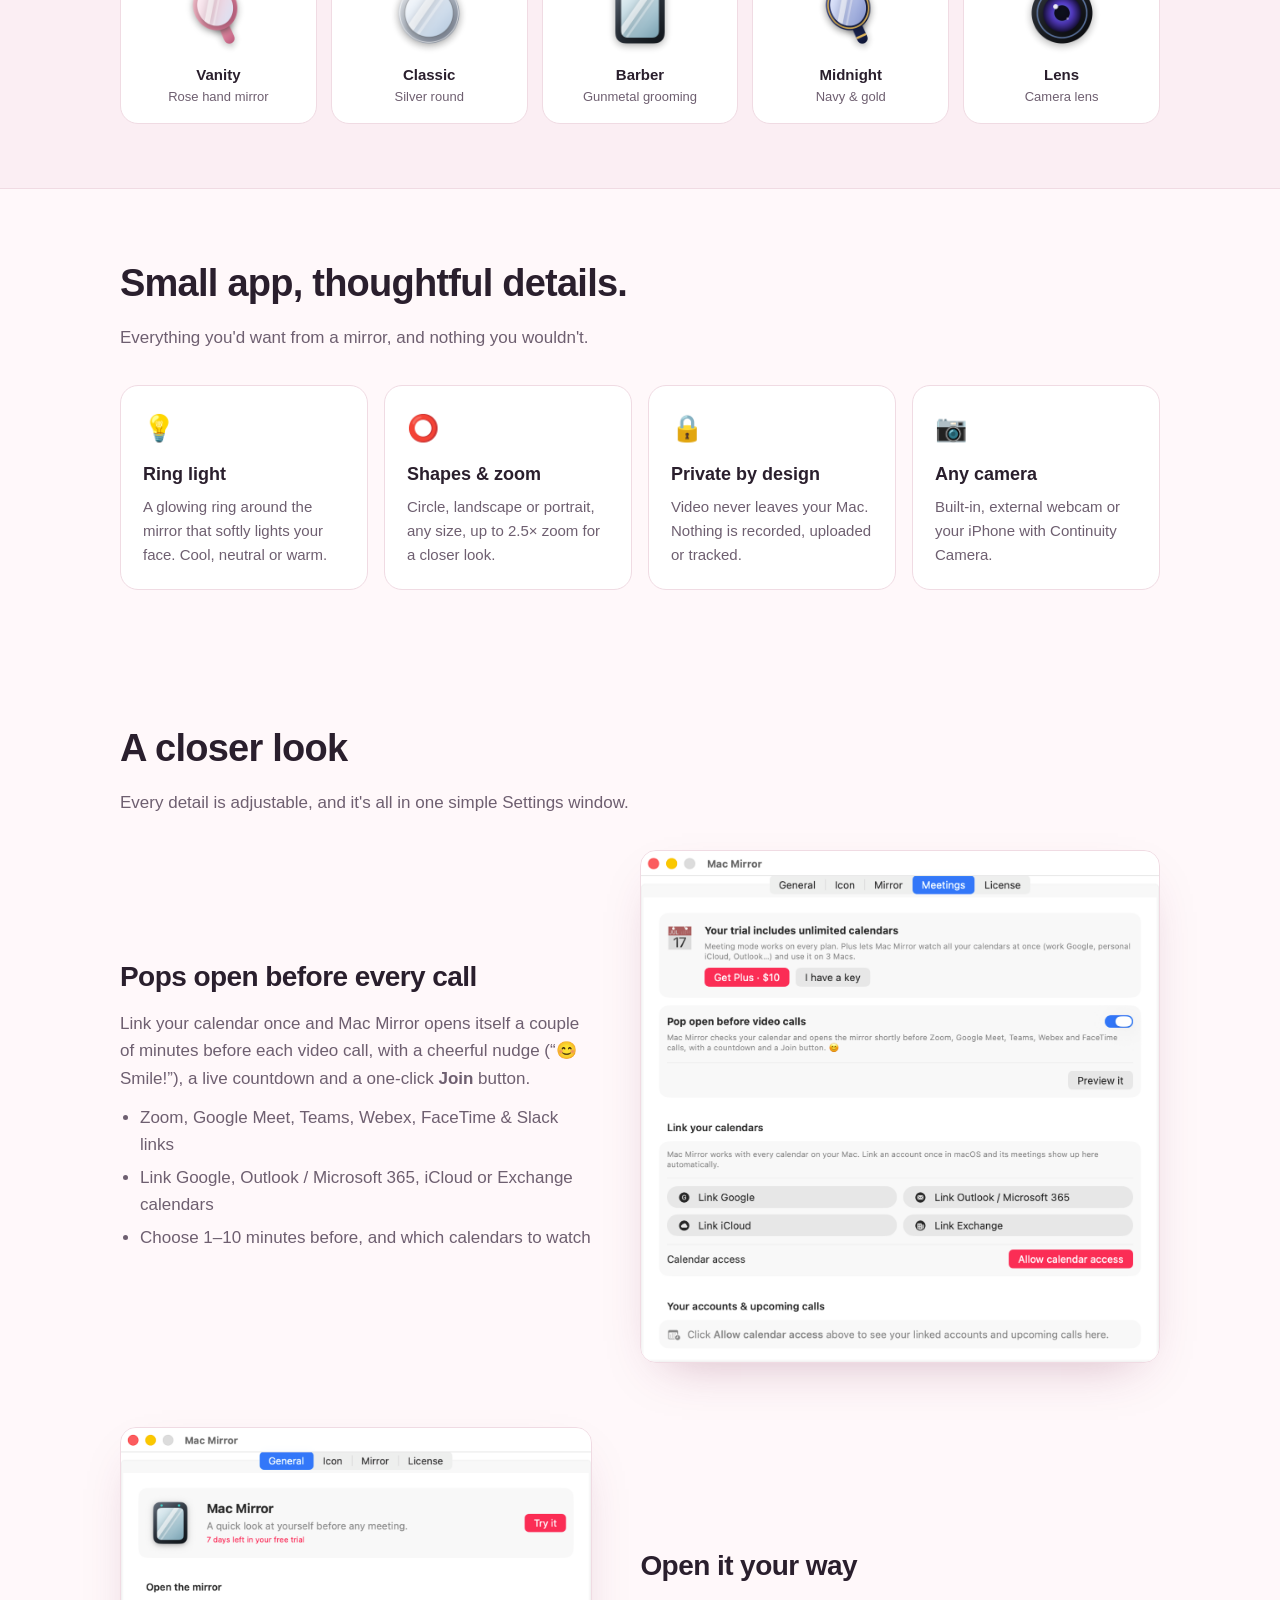
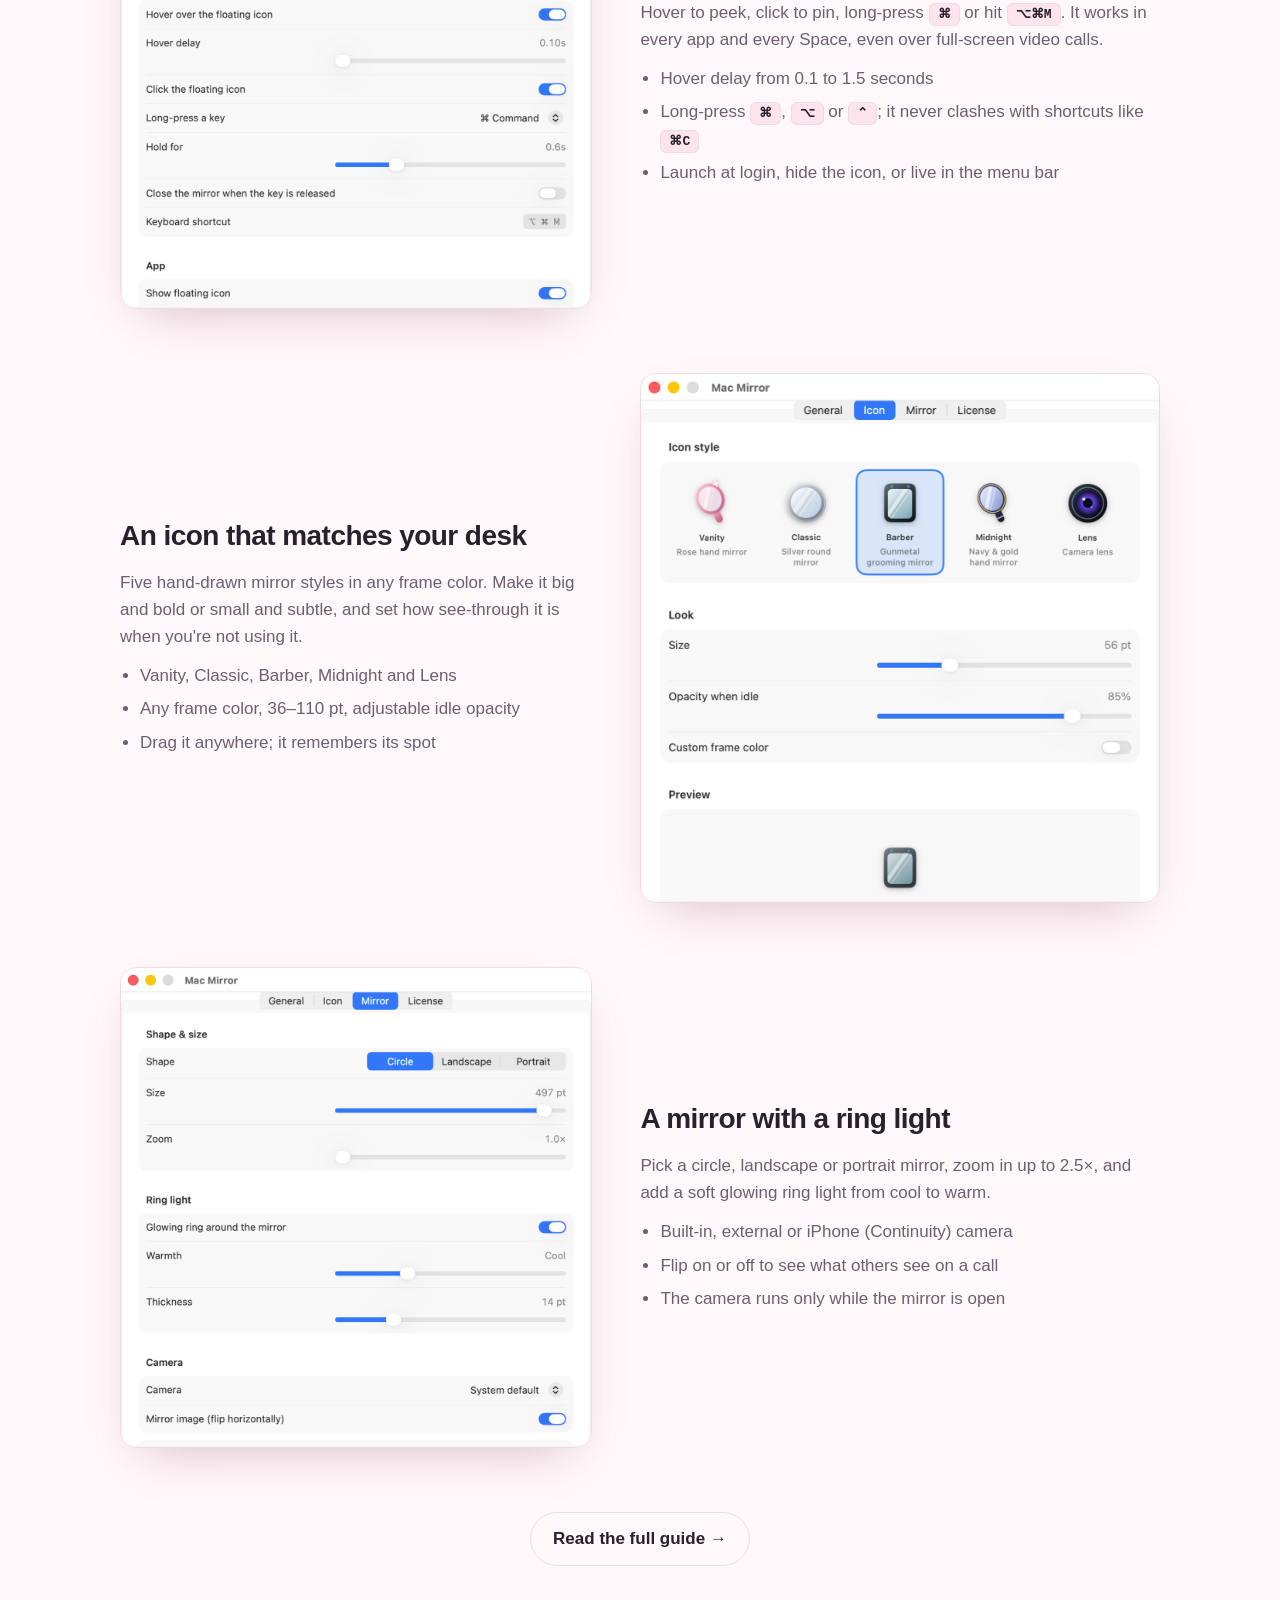
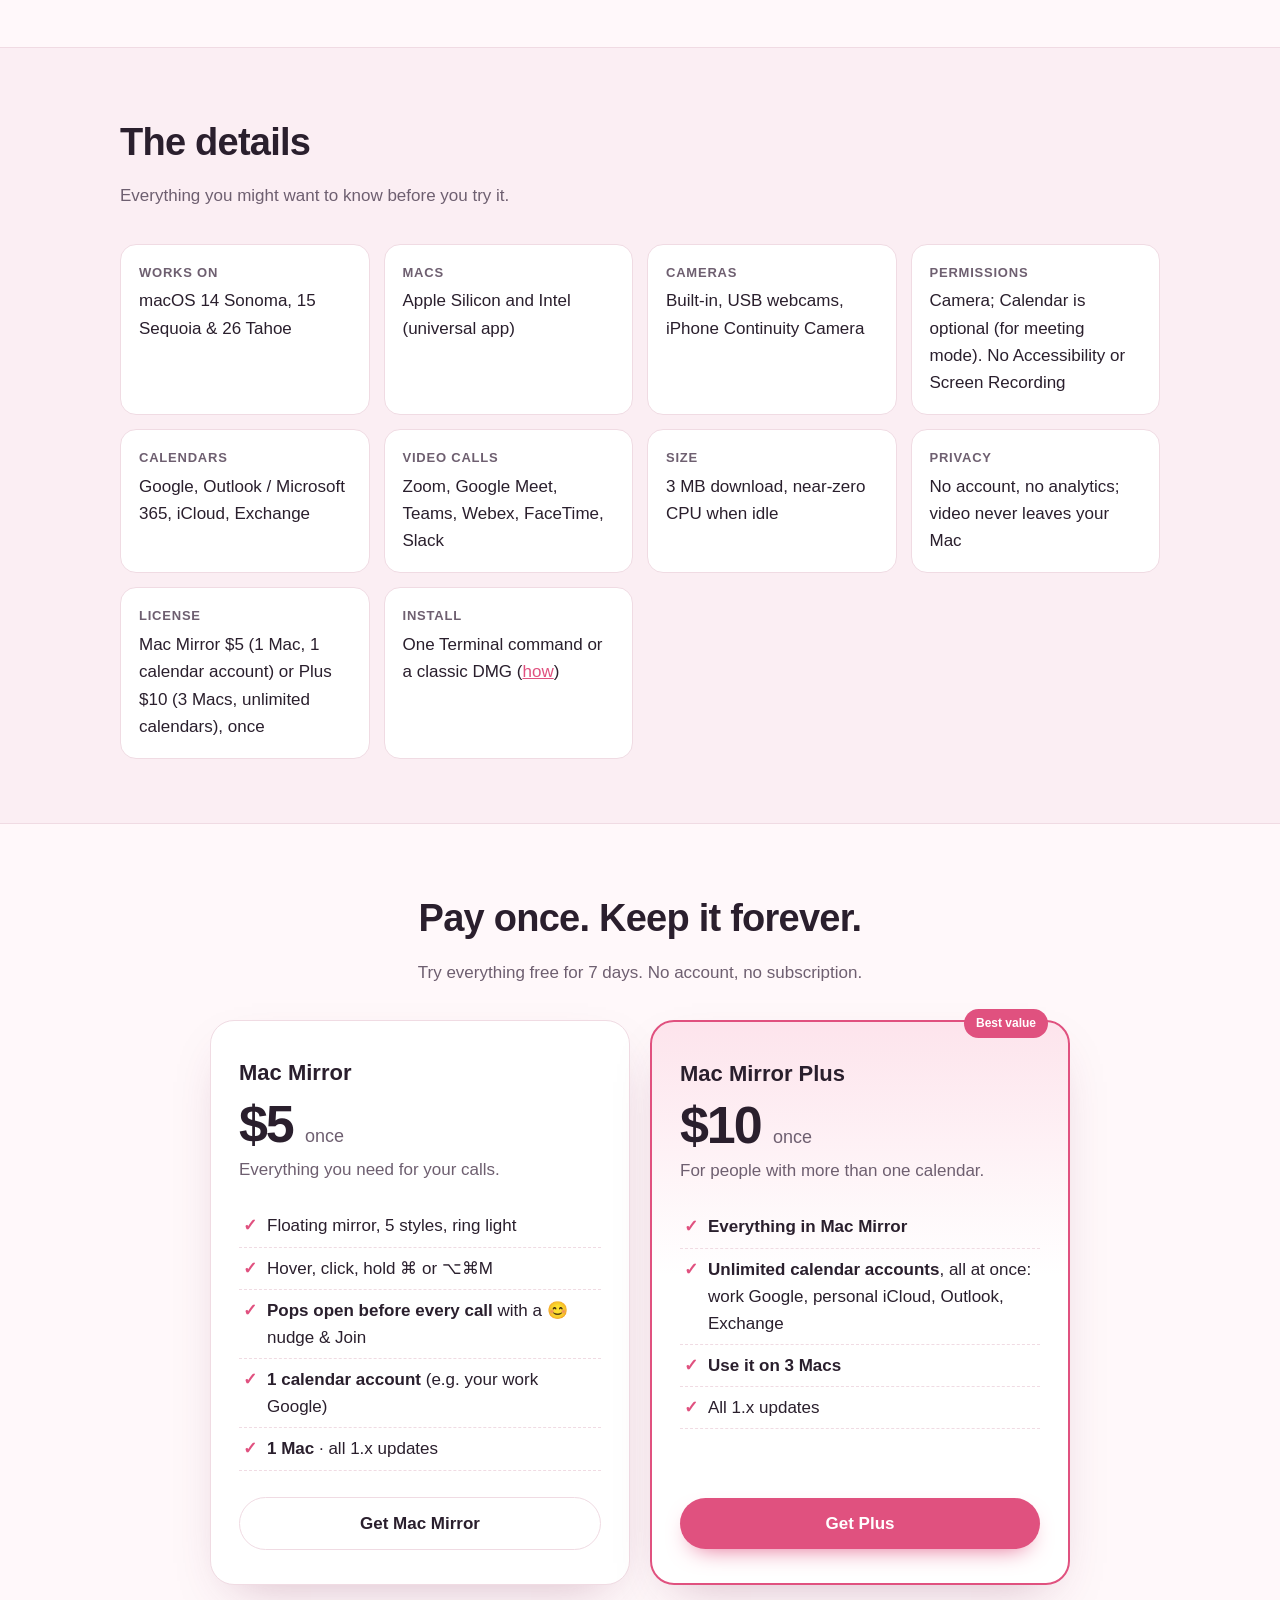
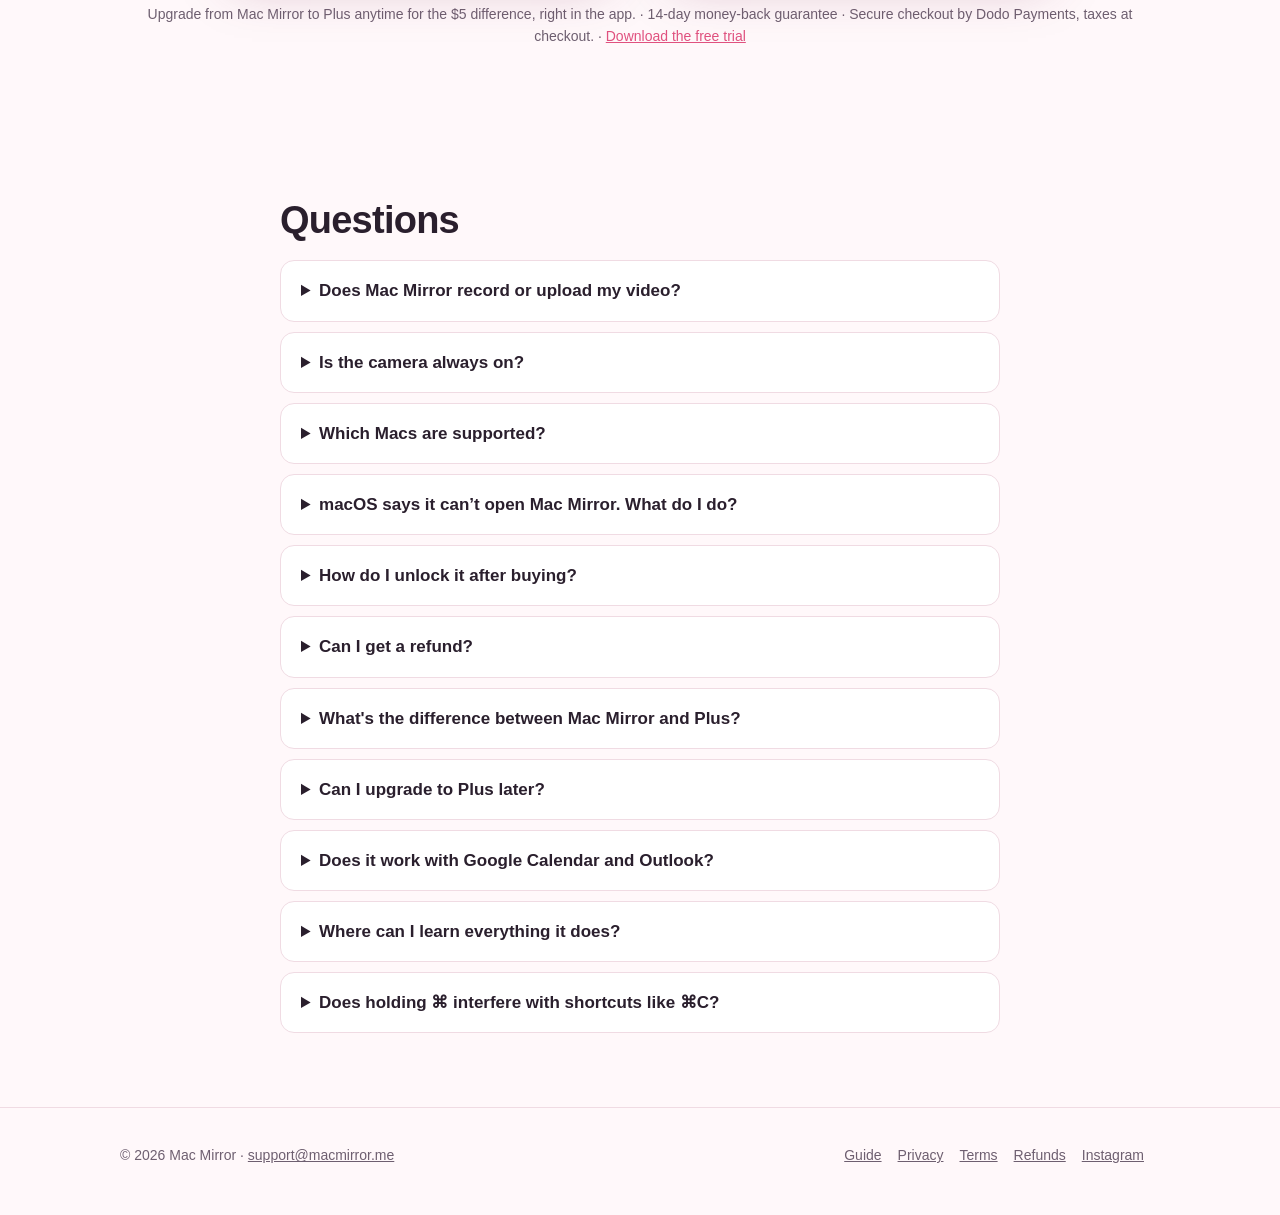
==== commit 50a2e95a: "Two plans: Mac Mirror $5 and Plus $10, upgrade anytime; updated guide, FAQ, terms and screenshots Co" ====
--- a/index.html
+++ b/index.html
@@ -21,7 +21,7 @@
         <a href="#faq">FAQ</a>
         <a href="guide.html">Guide</a>
         <a href="https://www.instagram.com/macmirror.me/" target="_blank" rel="noopener">Instagram</a>
-        <a class="btn small" data-link="buy" href="#pricing">Buy for $5</a>
+        <a class="btn small" href="#pricing">Pricing</a>
       </div>
     </div>
   </nav>
@@ -32,13 +32,13 @@
         <h1>Look your best <em>before</em> every call.</h1>
         <p class="lead">Mac Mirror pops open 2 minutes before your Zoom, Meet or Teams call, with a smile 😊, a soft ring light and a Join button. Need a check anytime? Just hover.</p>
         <div class="cta">
-          <a class="btn" data-link="buy" href="#pricing">Buy Mac Mirror ($5)</a>
+          <a class="btn" data-link="buy" href="#pricing">Get Mac Mirror ($5)</a>
           <a class="btn ghost" href="install.html">Try free for 7 days</a>
         </div>
         <div class="badges">
           <span class="badge">📅 Google · Outlook · iCloud</span>
           <span class="badge">🎥 Zoom · Meet · Teams</span>
-          <span class="badge">$5 once</span>
+          <span class="badge">From $5 once</span>
           <span class="badge">macOS 14+</span>
           <span class="badge">Apple Silicon &amp; Intel</span>
                     <span class="badge">7-day free trial</span>
@@ -120,7 +120,7 @@
 
         <div class="look">
           <div>
-            <h3>Pops open before every call <span class="badge" style="vertical-align:middle">New</span></h3>
+            <h3>Pops open before every call</h3>
             <p>Link your calendar once and Mac Mirror opens itself a couple of minutes before each video call, with a cheerful nudge (“😊 Smile!”), a live countdown and a one-click <strong>Join</strong> button.</p>
             <ul>
               <li>Zoom, Google Meet, Teams, Webex, FaceTime &amp; Slack links</li>
@@ -185,7 +185,7 @@
           <div class="spec"><b>Video calls</b>Zoom, Google Meet, Teams, Webex, FaceTime, Slack</div>
           <div class="spec"><b>Size</b>3 MB download, near-zero CPU when idle</div>
           <div class="spec"><b>Privacy</b>No account, no analytics; video never leaves your Mac</div>
-          <div class="spec"><b>License</b>$5 once, up to 3 Macs, all 1.x updates</div>
+          <div class="spec"><b>License</b>Mac Mirror $5 (1 Mac, 1 calendar account) or Plus $10 (3 Macs, unlimited calendars), once</div>
           <div class="spec"><b>Install</b>One Terminal command or a classic DMG (<a href="install.html">how</a>)</div>
         </div>
       </div>
@@ -193,22 +193,37 @@
 
     <section id="pricing">
       <div class="wrap">
-        <div class="price">
-          <img src="assets/app-icon.png" alt="" style="width:84px;margin:0 auto 10px">
-          <div class="amount">$5 <small>one time</small></div>
-          <ul>
-            <li>Lifetime license, no subscription</li>
-            <li>Use it on up to 3 of your Macs</li>
-            <li>All future 1.x updates included</li>
-            <li>7-day free trial, then unlock with your key</li>
-            <li>14-day money-back guarantee</li>
-          </ul>
-          <div class="cta" style="justify-content:center">
-            <a class="btn" data-link="buy" href="#pricing">Buy Mac Mirror</a>
-            <a class="btn ghost" href="install.html">Download trial</a>
-          </div>
-          <p class="fine">Secure checkout by Dodo Payments. Taxes calculated at checkout.</p>
-        </div>
+        <h2 style="text-align:center">Pay once. Keep it forever.</h2>
+        <p class="sub" style="text-align:center;margin-left:auto;margin-right:auto">Try everything free for 7 days. No account, no subscription.</p>
+        <div class="tiers">
+          <div class="price tier">
+            <h3>Mac Mirror</h3>
+            <div class="amount">$5 <small>once</small></div>
+            <p class="tier-sub">Everything you need for your calls.</p>
+            <ul>
+              <li>Floating mirror, 5 styles, ring light</li>
+              <li>Hover, click, hold ⌘ or ⌥⌘M</li>
+              <li><strong>Pops open before every call</strong> with a 😊 nudge &amp; Join</li>
+              <li><strong>1 calendar account</strong> (e.g. your work Google)</li>
+              <li><strong>1 Mac</strong> · all 1.x updates</li>
+            </ul>
+            <a class="btn ghost" data-link="buy" href="#pricing">Get Mac Mirror</a>
+          </div>
+          <div class="price tier featured">
+            <span class="ribbon">Best value</span>
+            <h3>Mac Mirror Plus</h3>
+            <div class="amount">$10 <small>once</small></div>
+            <p class="tier-sub">For people with more than one calendar.</p>
+            <ul>
+              <li><strong>Everything in Mac Mirror</strong></li>
+              <li><strong>Unlimited calendar accounts</strong>, all at once: work Google, personal iCloud, Outlook, Exchange</li>
+              <li><strong>Use it on 3 Macs</strong></li>
+              <li>All 1.x updates</li>
+            </ul>
+            <a class="btn" data-link="buyPlus" href="#pricing">Get Plus</a>
+          </div>
+        </div>
+        <p class="fine" style="text-align:center">Upgrade from Mac Mirror to Plus anytime for the $5 difference, right in the app. · 14-day money-back guarantee · Secure checkout by Dodo Payments, taxes at checkout. · <a href="install.html">Download the free trial</a></p>
       </div>
     </section>
 
@@ -221,6 +236,8 @@
         <details><summary>macOS says it can’t open Mac Mirror. What do I do?</summary><p>Mac Mirror is sold directly, not through the App Store, so macOS asks you to confirm it the first time. Open <strong>System Settings → Privacy &amp; Security</strong>, scroll down and click <strong>Open Anyway</strong> next to Mac Mirror. You only need to do this once. <a href="install.html">Step-by-step guide</a>.</p></details>
         <details><summary>How do I unlock it after buying?</summary><p>Your license key arrives by email right after checkout. Open Mac Mirror → Settings → License, paste it in, and you're done.</p></details>
         <details><summary>Can I get a refund?</summary><p>Yes. Email us within 14 days of purchase for a full refund. See the <a href="refund.html">refund policy</a>.</p></details>
+        <details><summary>What's the difference between Mac Mirror and Plus?</summary><p>Both pop open before your calls. <strong>Mac Mirror ($5)</strong> watches <strong>one calendar account</strong> and works on <strong>1 Mac</strong>. <strong>Plus ($10)</strong> watches <strong>all your calendar accounts</strong> at once (say, work Google and personal iCloud) and works on <strong>3 Macs</strong>. The free trial includes everything.</p></details>
+        <details><summary>Can I upgrade to Plus later?</summary><p>Yes, anytime. Click <strong>Upgrade to Plus</strong> in the menu bar or in Settings and pay just the $5 difference.</p></details>
         <details><summary>Does it work with Google Calendar and Outlook?</summary><p>Yes. Mac Mirror reads every calendar on your Mac, including Google, Outlook / Microsoft 365, iCloud and Exchange. Link the account once (Settings → Meetings → Link your calendars) and Mac Mirror pops open before each Zoom, Meet or Teams call. Your calendar never leaves your Mac.</p></details>
         <details><summary>Where can I learn everything it does?</summary><p>The <a href="guide.html">Mac Mirror Guide</a> covers every feature, setting, shortcut and fix.</p></details>
         <details><summary>Does holding ⌘ interfere with shortcuts like ⌘C?</summary><p>No. The mirror only opens when you hold the key on its own; pressing any other key or clicking cancels it. You can change the key or turn it off in Settings.</p></details>
--- a/style.css
+++ b/style.css
@@ -216,3 +216,14 @@
 .card.feature-call { display: flex; gap: 18px; align-items: flex-start; margin-bottom: 16px; border: 2px solid var(--accent); background: linear-gradient(135deg, var(--accent-soft), var(--card) 60%); }
 .card.feature-call .emoji { font-size: 34px; }
 .card.feature-call h3 { margin-top: 2px; font-size: 21px; }
+
+.tiers { display: grid; grid-template-columns: repeat(2, minmax(0, 1fr)); gap: 20px; max-width: 860px; margin: 0 auto 18px; align-items: stretch; }
+.price.tier { max-width: none; margin: 0; text-align: left; position: relative; display: flex; flex-direction: column; }
+.price.tier h3 { margin: 0 0 8px; font-size: 22px; }
+.price.tier .amount { font-size: 52px; }
+.price.tier .tier-sub { color: var(--muted); margin: 6px 0 0; }
+.price.tier ul { flex: 1; }
+.price.tier .btn { justify-content: center; }
+.price.tier.featured { border: 2px solid var(--accent); background: linear-gradient(180deg, var(--accent-soft), var(--card) 45%); }
+.ribbon { position: absolute; top: -13px; right: 20px; background: var(--accent); color: var(--accent-ink); font-size: 12px; font-weight: 700; padding: 5px 12px; border-radius: 999px; }
+@media (max-width: 720px) { .tiers { grid-template-columns: 1fr; } }
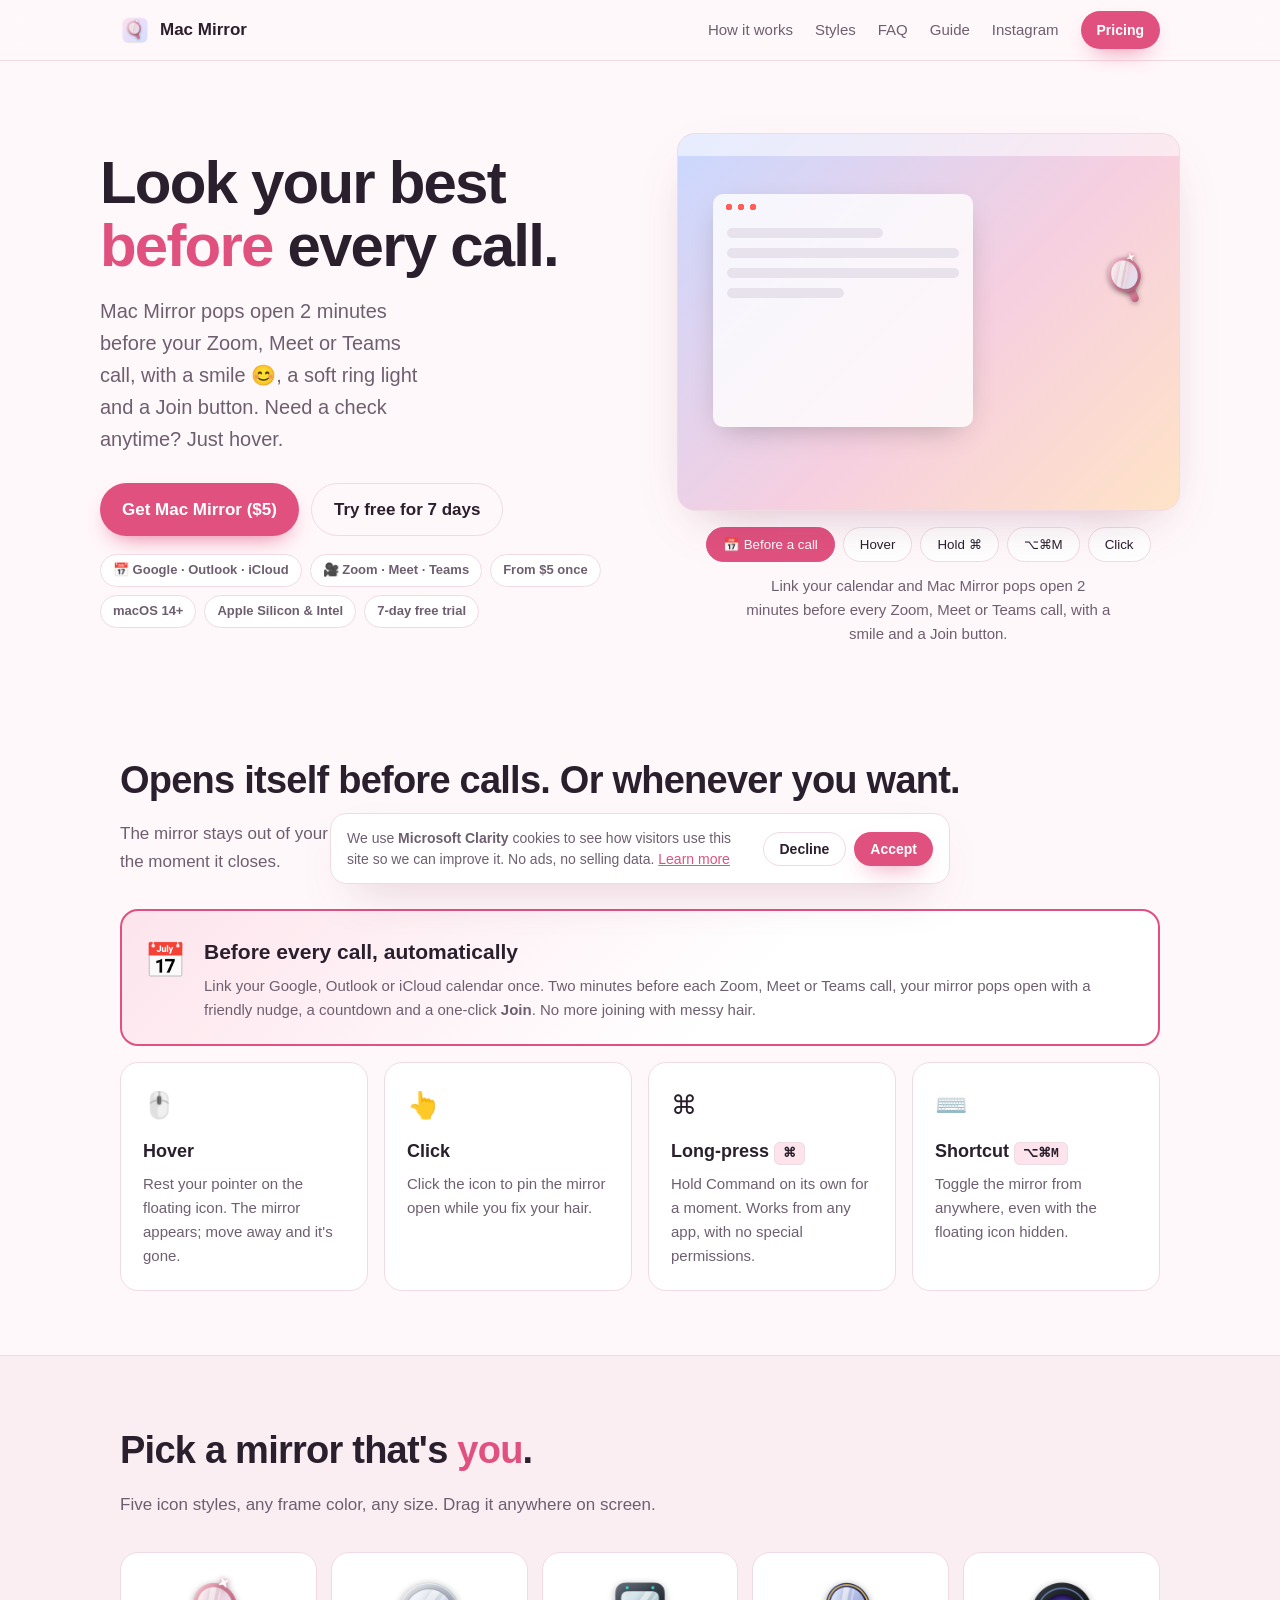
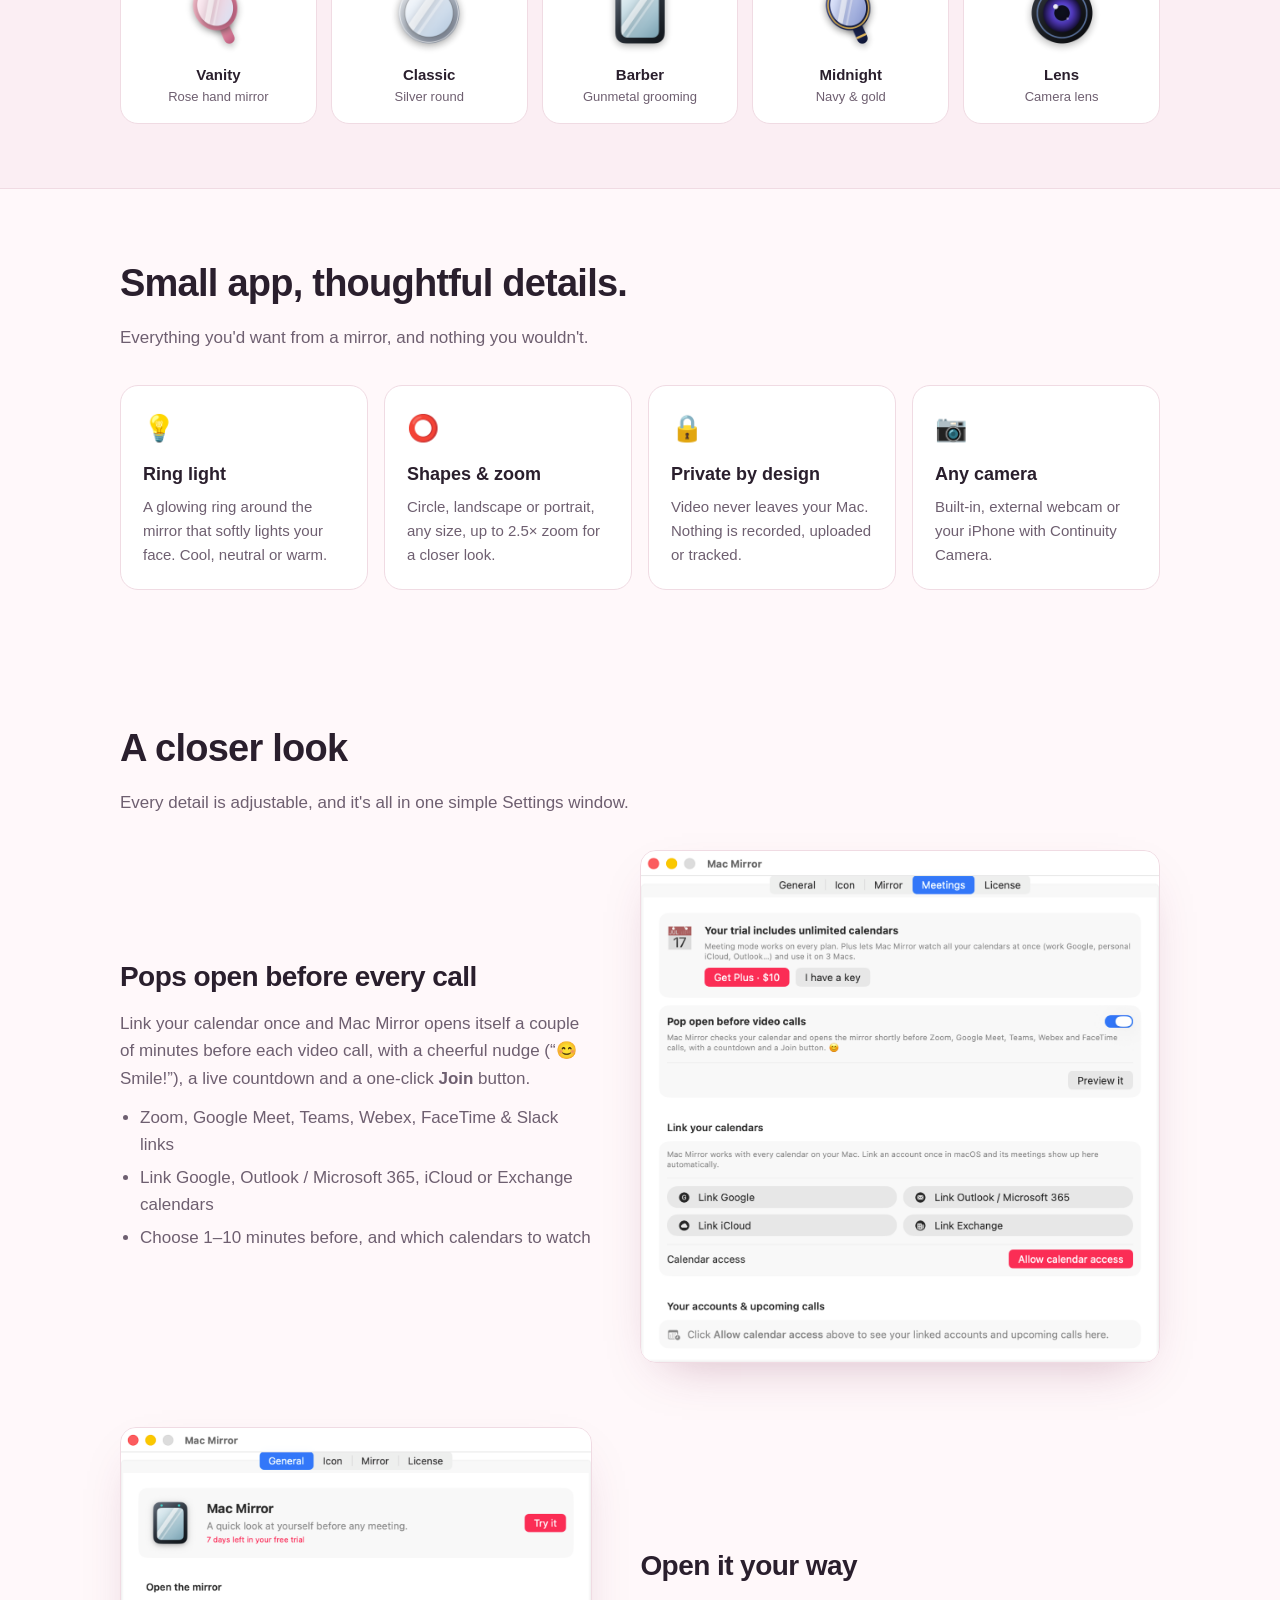
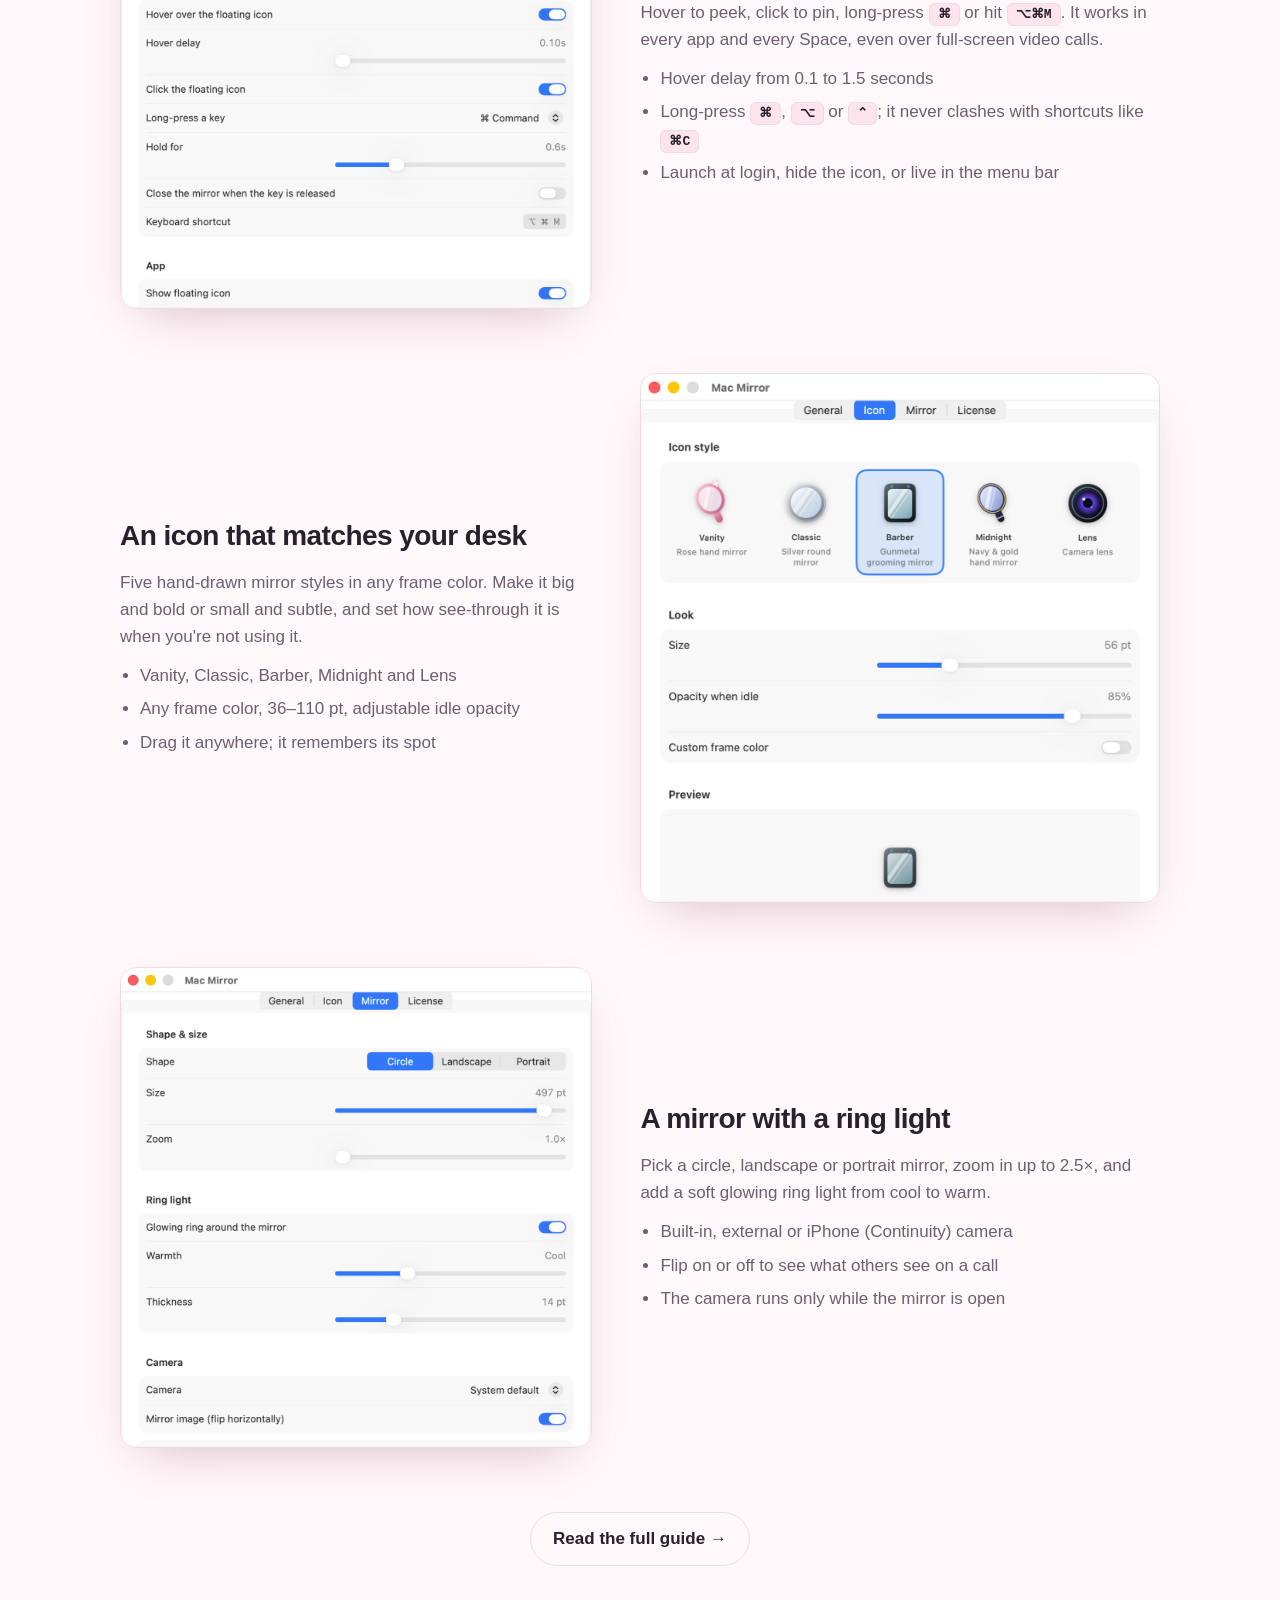
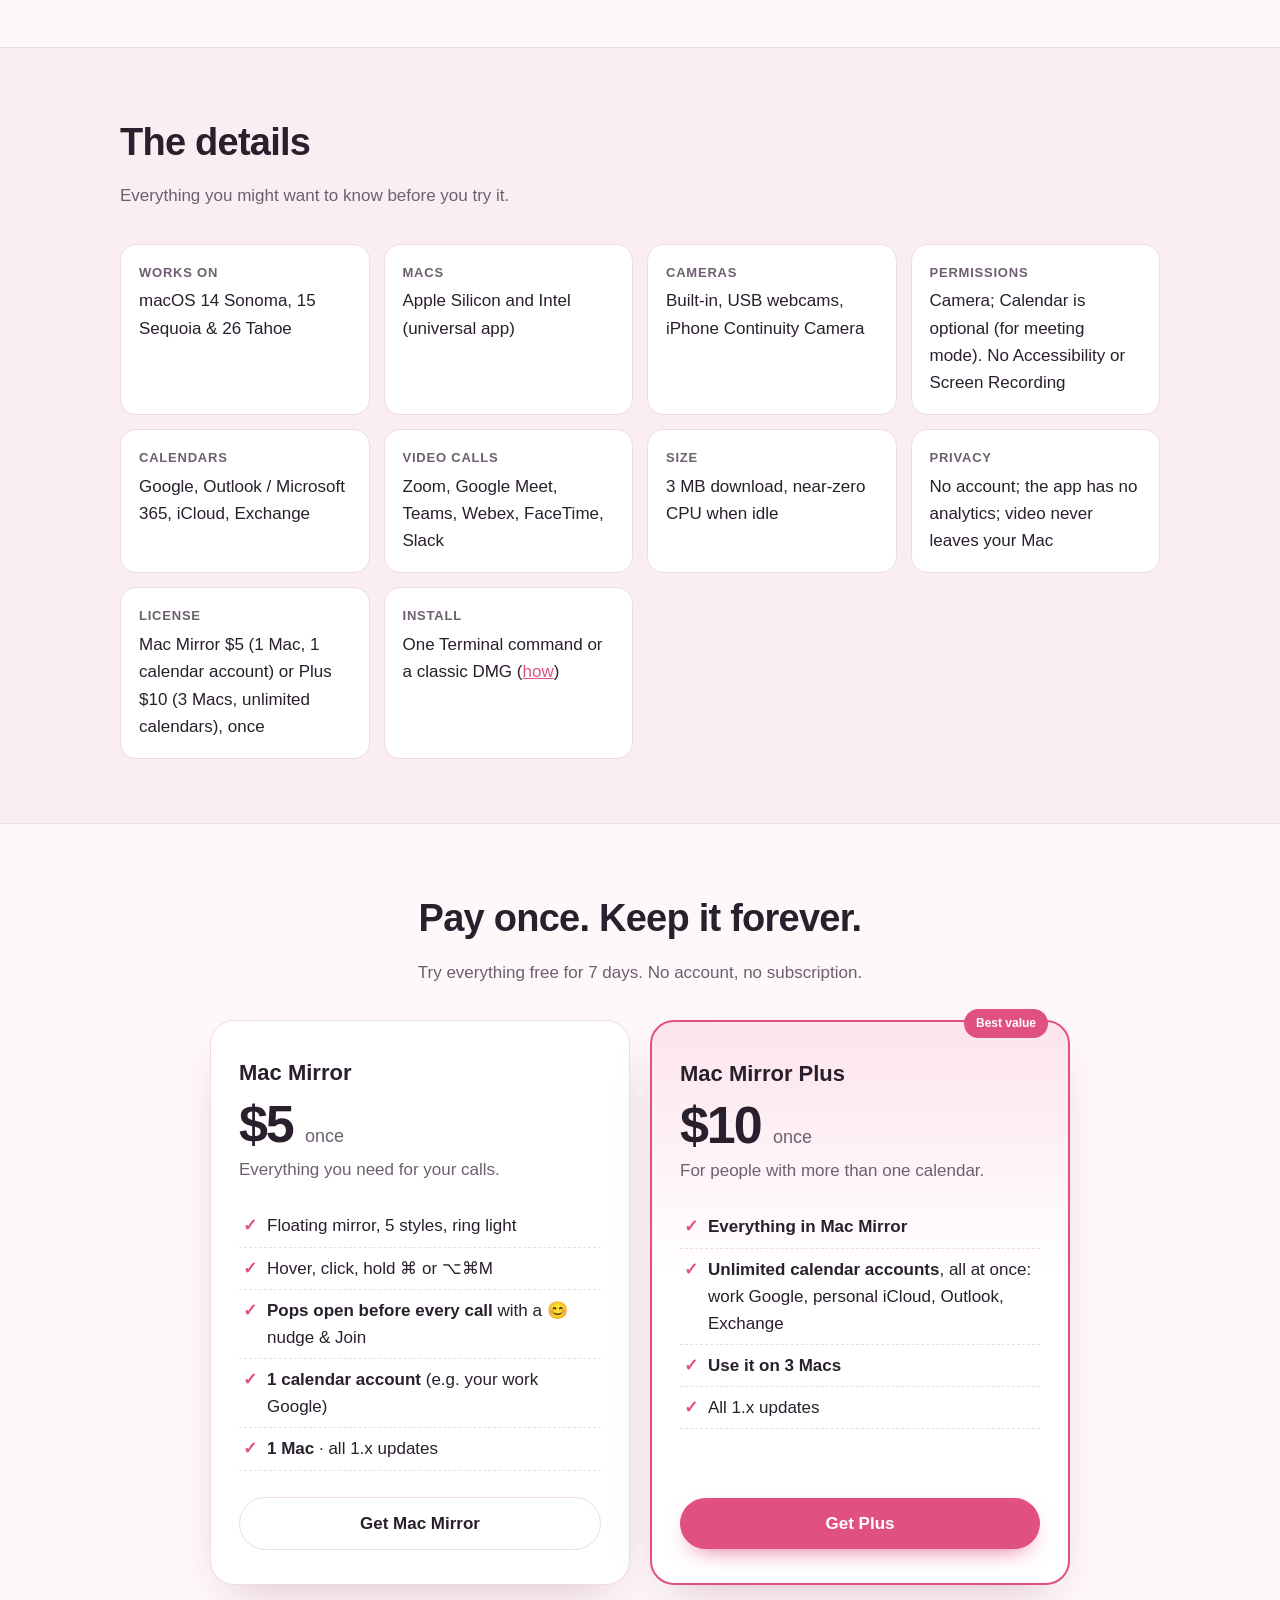
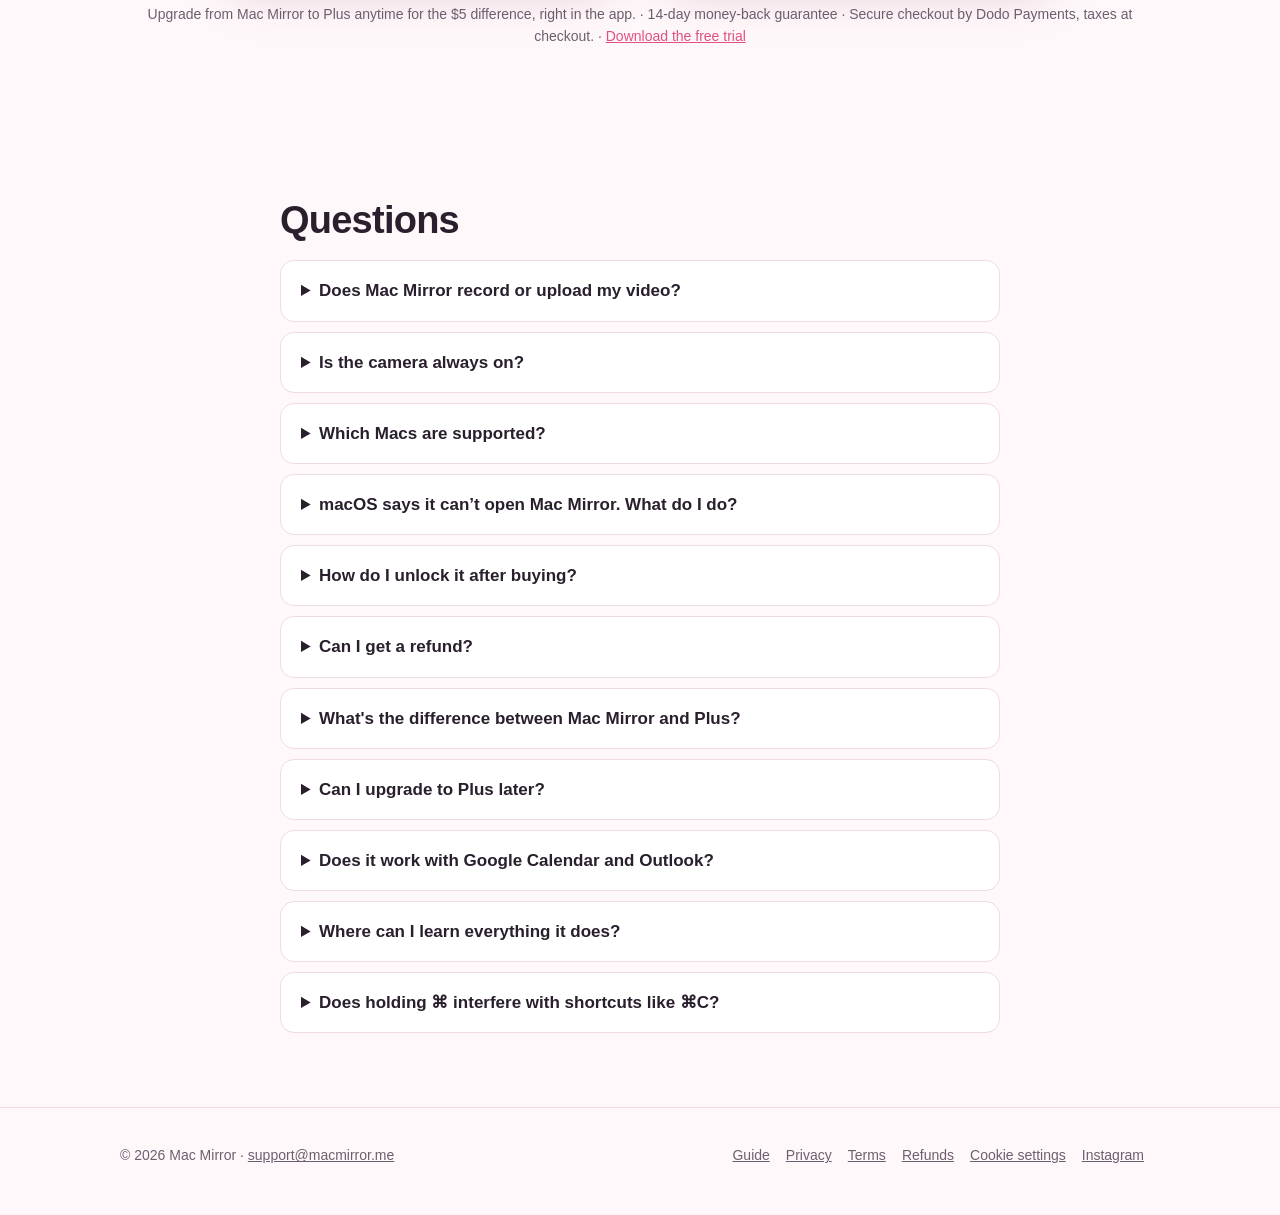
==== commit ff760776: "Microsoft Clarity analytics behind a cookie-consent banner; privacy policy updated Clarity (project " ====
--- a/index.html
+++ b/index.html
@@ -184,7 +184,7 @@
           <div class="spec"><b>Calendars</b>Google, Outlook / Microsoft 365, iCloud, Exchange</div>
           <div class="spec"><b>Video calls</b>Zoom, Google Meet, Teams, Webex, FaceTime, Slack</div>
           <div class="spec"><b>Size</b>3 MB download, near-zero CPU when idle</div>
-          <div class="spec"><b>Privacy</b>No account, no analytics; video never leaves your Mac</div>
+          <div class="spec"><b>Privacy</b>No account; the app has no analytics; video never leaves your Mac</div>
           <div class="spec"><b>License</b>Mac Mirror $5 (1 Mac, 1 calendar account) or Plus $10 (3 Macs, unlimited calendars), once</div>
           <div class="spec"><b>Install</b>One Terminal command or a classic DMG (<a href="install.html">how</a>)</div>
         </div>
@@ -234,7 +234,7 @@
         <details><summary>Is the camera always on?</summary><p>No. It only runs while the mirror is open. It warms up for a split second while you hover, so the mirror opens instantly.</p></details>
         <details><summary>Which Macs are supported?</summary><p>Any Mac running macOS 14 Sonoma or later, Apple Silicon or Intel.</p></details>
         <details><summary>macOS says it can’t open Mac Mirror. What do I do?</summary><p>Mac Mirror is sold directly, not through the App Store, so macOS asks you to confirm it the first time. Open <strong>System Settings → Privacy &amp; Security</strong>, scroll down and click <strong>Open Anyway</strong> next to Mac Mirror. You only need to do this once. <a href="install.html">Step-by-step guide</a>.</p></details>
-        <details><summary>How do I unlock it after buying?</summary><p>Your license key arrives by email right after checkout. Open Mac Mirror → Settings → License, paste it in, and you're done.</p></details>
+        <details><summary>How do I unlock it after buying?</summary><p>Your license key arrives by email right after checkout. Open Mac Mirror → Settings → License, paste it in with the email you bought it with, and you're done.</p></details>
         <details><summary>Can I get a refund?</summary><p>Yes. Email us within 14 days of purchase for a full refund. See the <a href="refund.html">refund policy</a>.</p></details>
         <details><summary>What's the difference between Mac Mirror and Plus?</summary><p>Both pop open before your calls. <strong>Mac Mirror ($5)</strong> watches <strong>one calendar account</strong> and works on <strong>1 Mac</strong>. <strong>Plus ($10)</strong> watches <strong>all your calendar accounts</strong> at once (say, work Google and personal iCloud) and works on <strong>3 Macs</strong>. The free trial includes everything.</p></details>
         <details><summary>Can I upgrade to Plus later?</summary><p>Yes, anytime. Click <strong>Upgrade to Plus</strong> in the menu bar or in Settings and pay just the $5 difference.</p></details>
@@ -248,11 +248,12 @@
   <footer>
     <div class="wrap">
       <div>© <span id="year">2026</span> Mac Mirror · <a href="mailto:support@macmirror.me">support@macmirror.me</a></div>
-      <div><a href="guide.html">Guide</a><a href="privacy.html">Privacy</a><a href="terms.html">Terms</a><a href="refund.html">Refunds</a><a href="https://www.instagram.com/macmirror.me/" target="_blank" rel="noopener">Instagram</a></div>
+      <div><a href="guide.html">Guide</a><a href="privacy.html">Privacy</a><a href="terms.html">Terms</a><a href="refund.html">Refunds</a><a href="#" data-cookie-settings>Cookie settings</a><a href="https://www.instagram.com/macmirror.me/" target="_blank" rel="noopener">Instagram</a></div>
     </div>
   </footer>
 
   <script src="links.js"></script>
   <script src="demo.js"></script>
+  <script src="consent.js" defer></script>
 </body>
 </html>
--- a/style.css
+++ b/style.css
@@ -227,3 +227,8 @@
 .price.tier.featured { border: 2px solid var(--accent); background: linear-gradient(180deg, var(--accent-soft), var(--card) 45%); }
 .ribbon { position: absolute; top: -13px; right: 20px; background: var(--accent); color: var(--accent-ink); font-size: 12px; font-weight: 700; padding: 5px 12px; border-radius: 999px; }
 @media (max-width: 720px) { .tiers { grid-template-columns: 1fr; } }
+
+#consent { position: fixed; left: 16px; right: 16px; bottom: 16px; z-index: 50; max-width: 620px; margin: 0 auto; display: flex; gap: 16px; align-items: center; padding: 14px 16px; background: var(--card); color: var(--text); border: 1px solid var(--line); border-radius: 16px; box-shadow: var(--shadow); font-size: 14px; }
+#consent p { margin: 0; color: var(--muted); line-height: 1.45; }
+#consent .consent-actions { display: flex; gap: 8px; flex-shrink: 0; }
+@media (max-width: 560px) { #consent { flex-direction: column; align-items: stretch; } #consent .consent-actions { justify-content: flex-end; } }
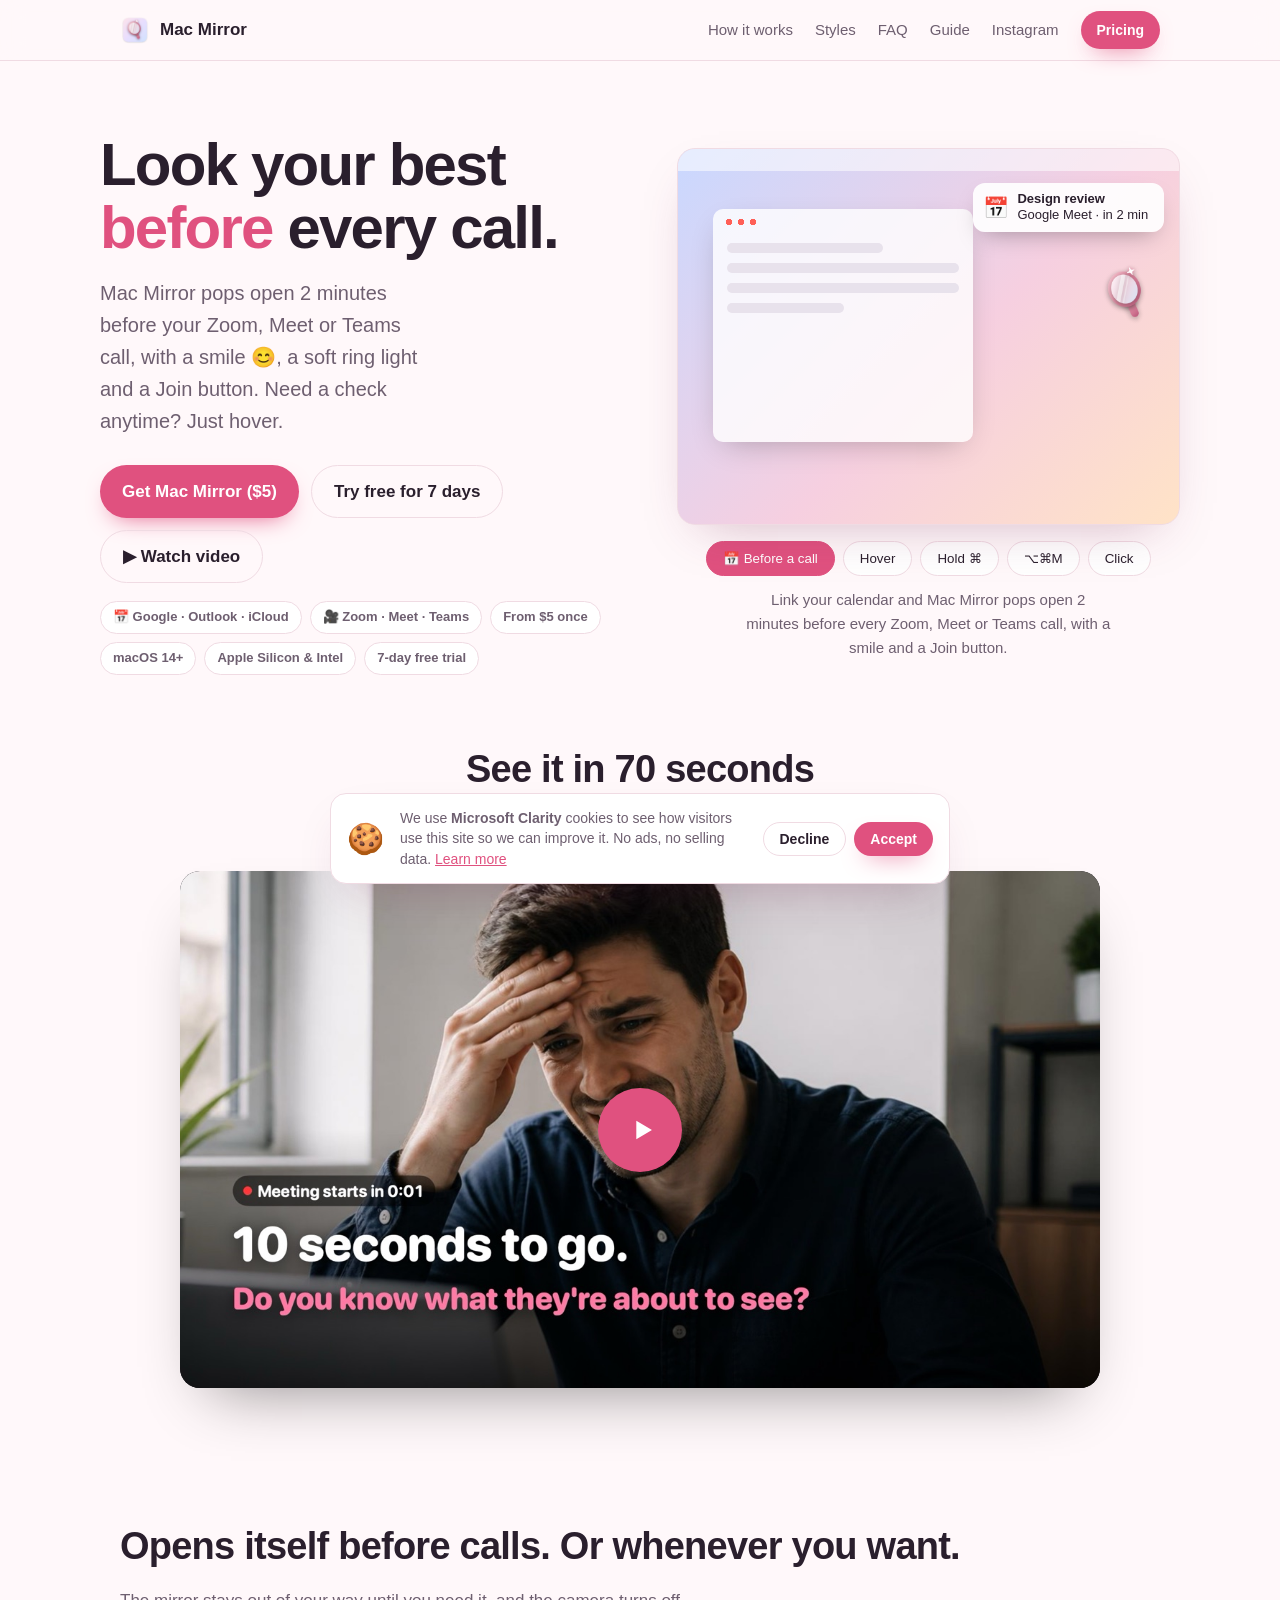
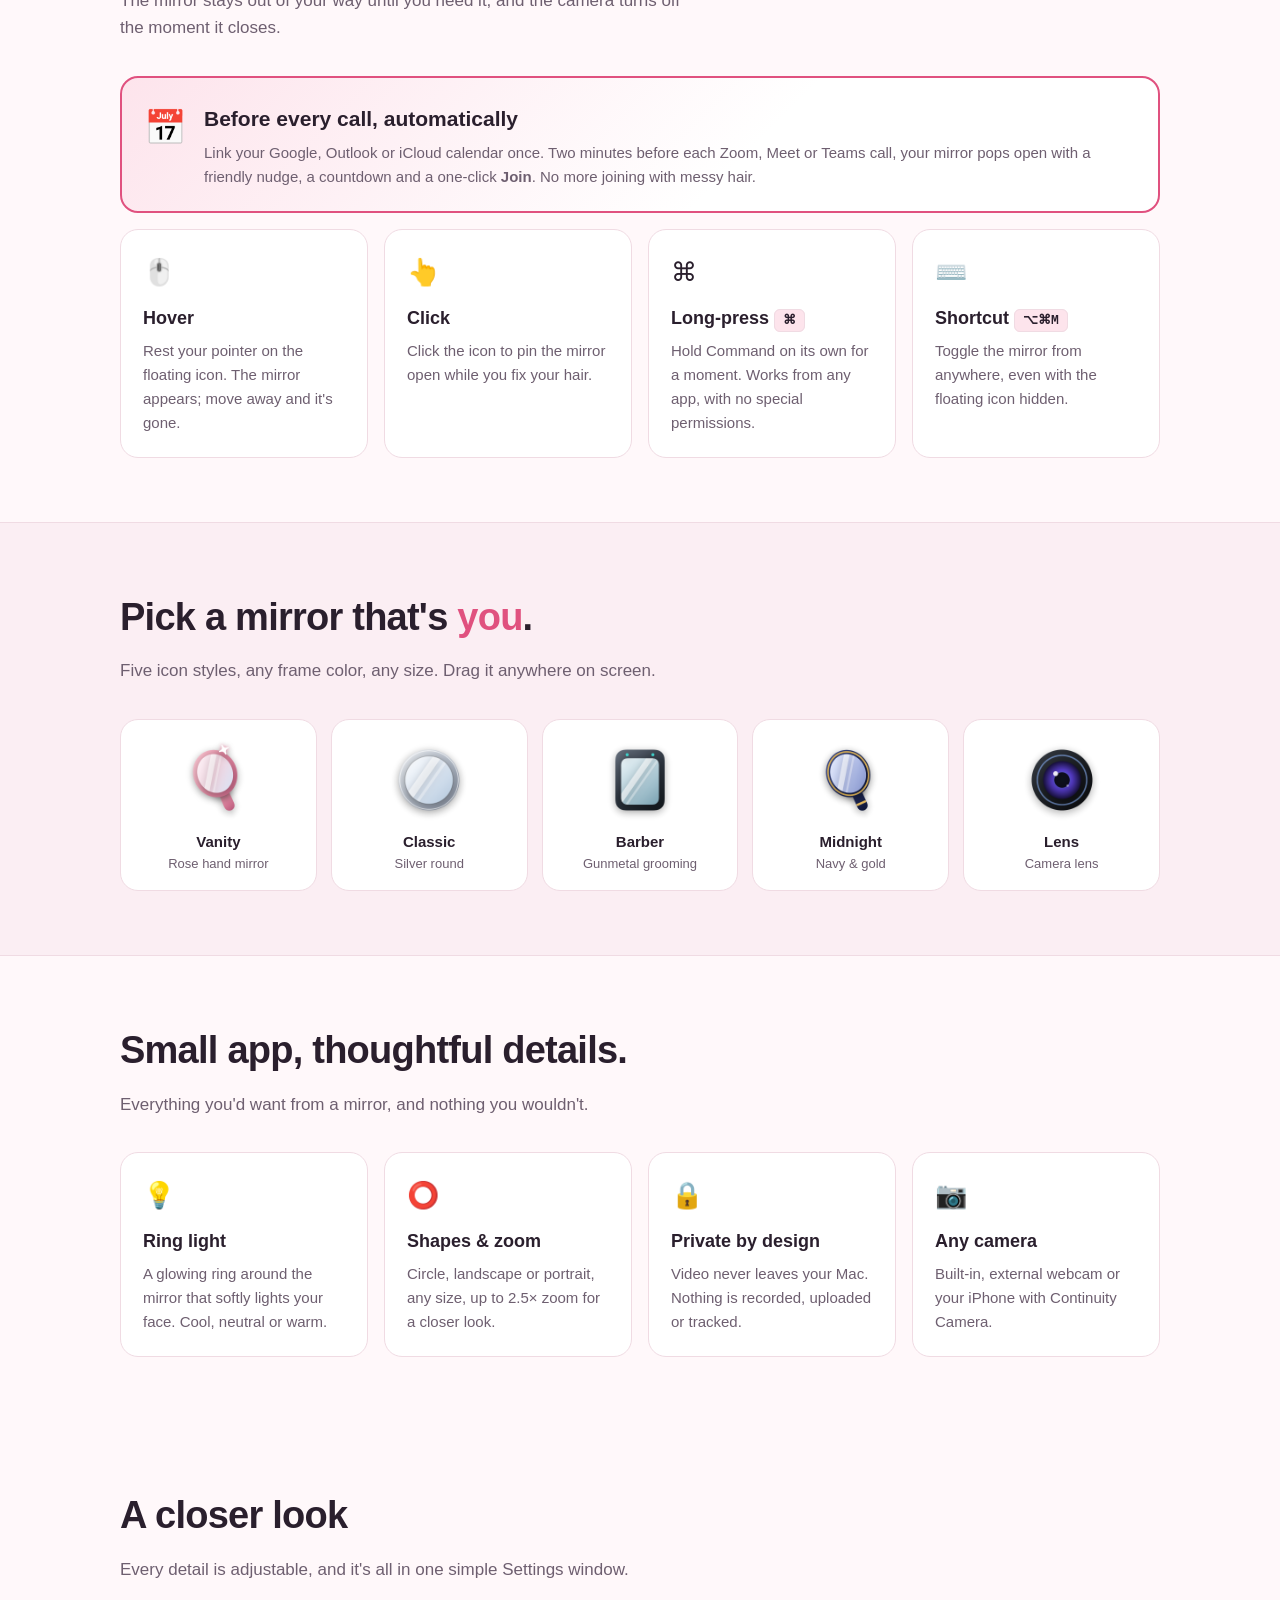
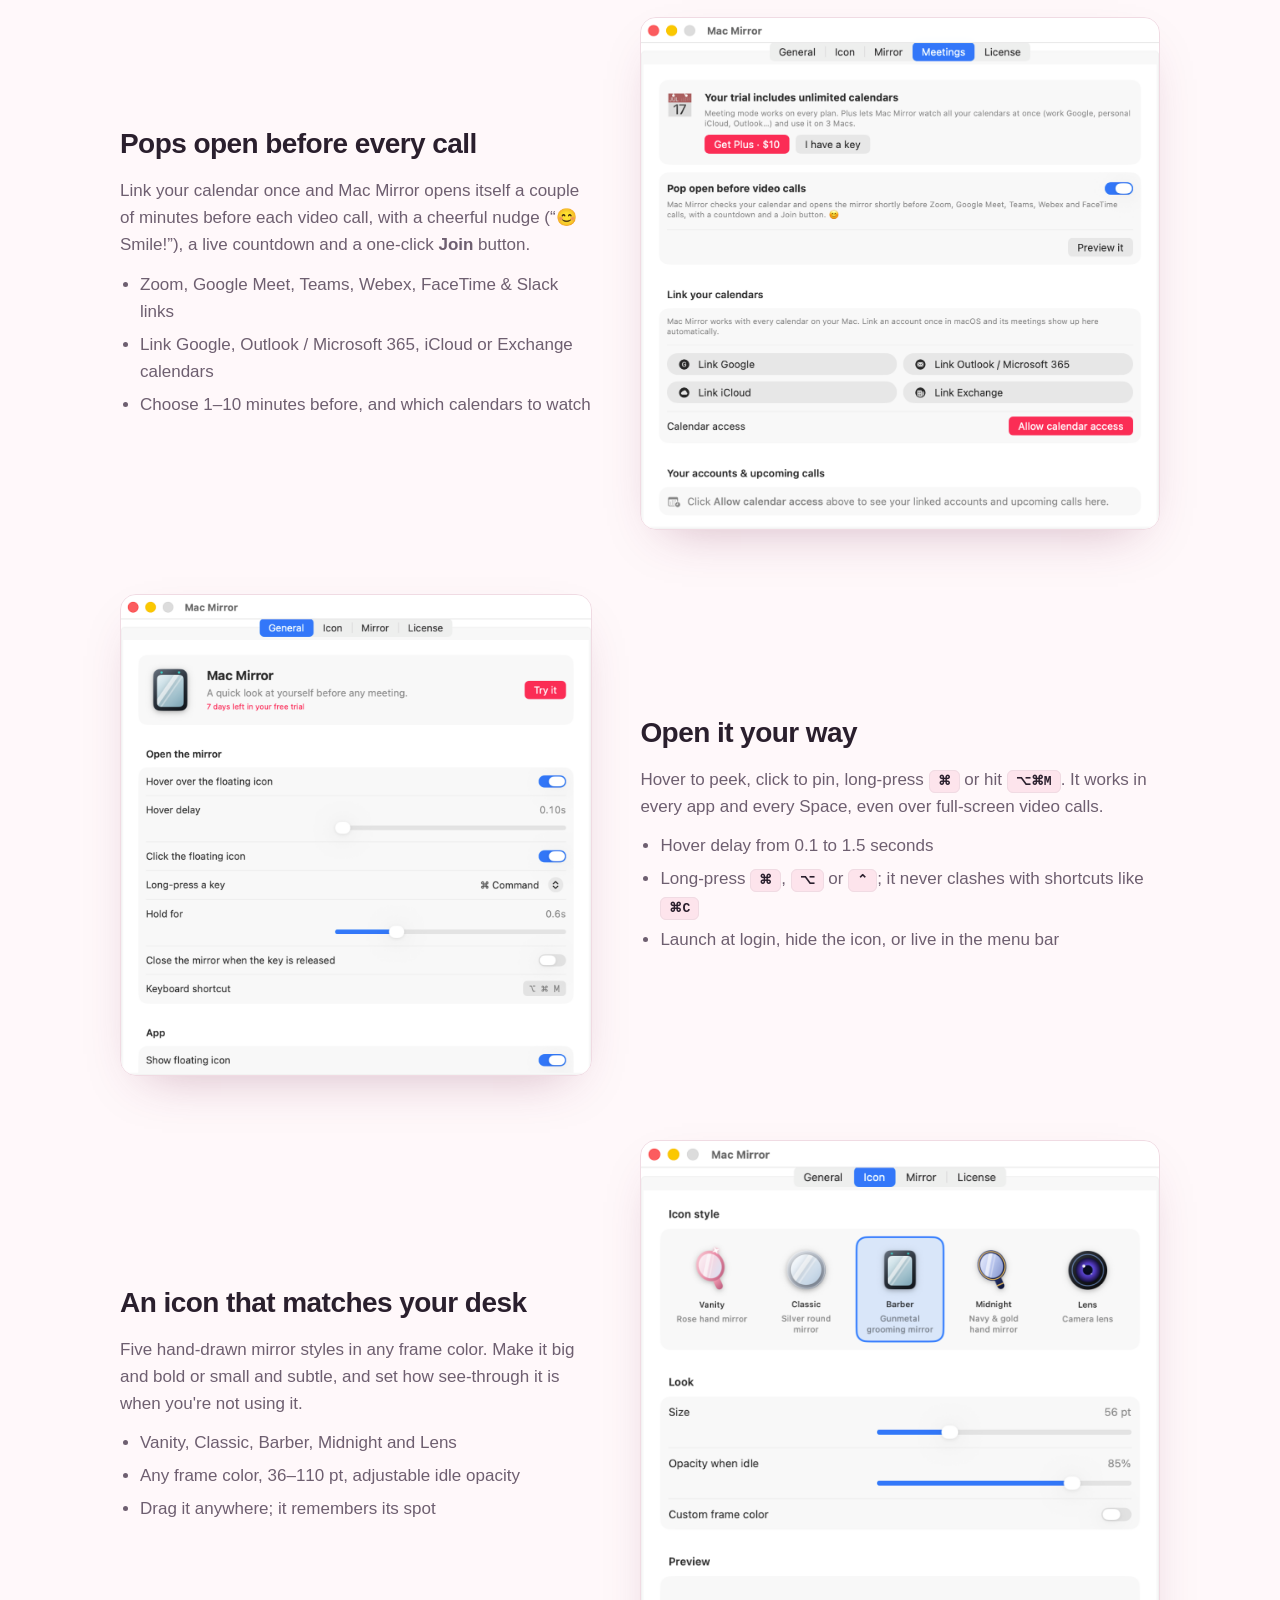
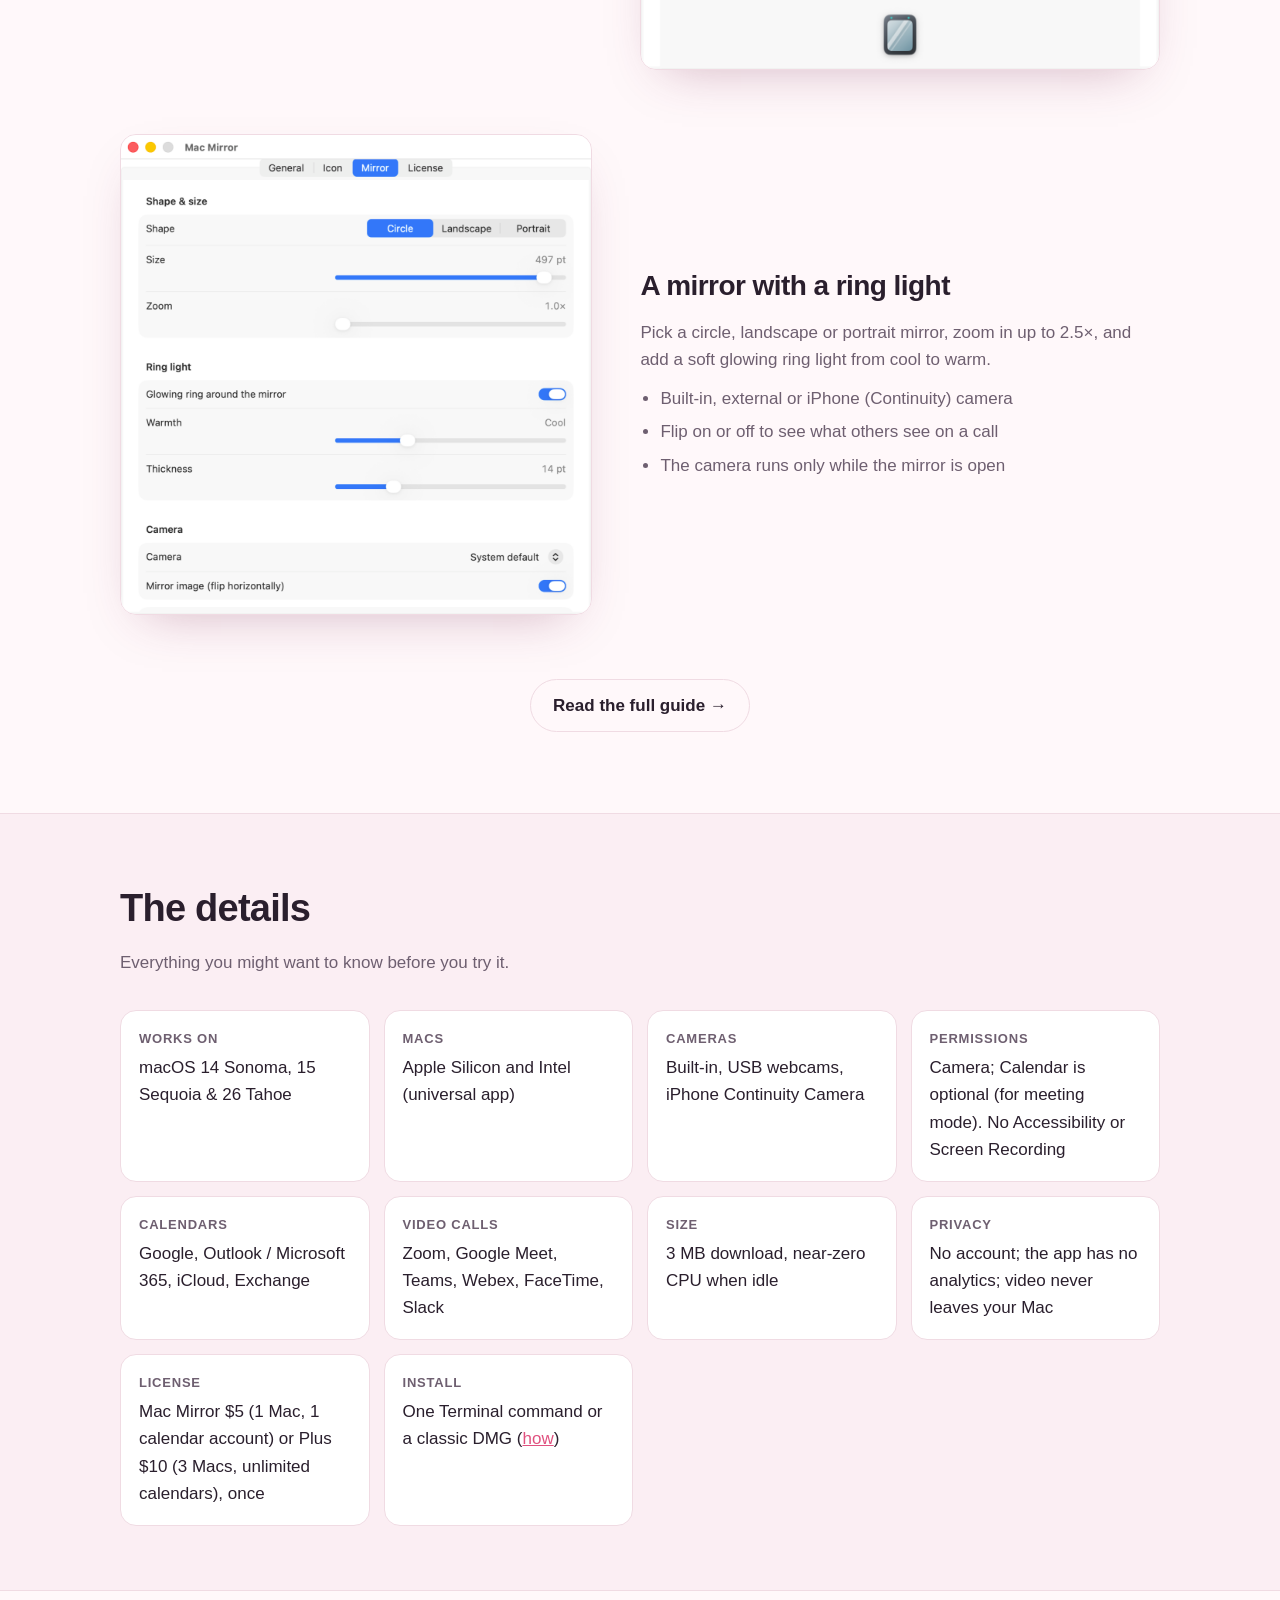
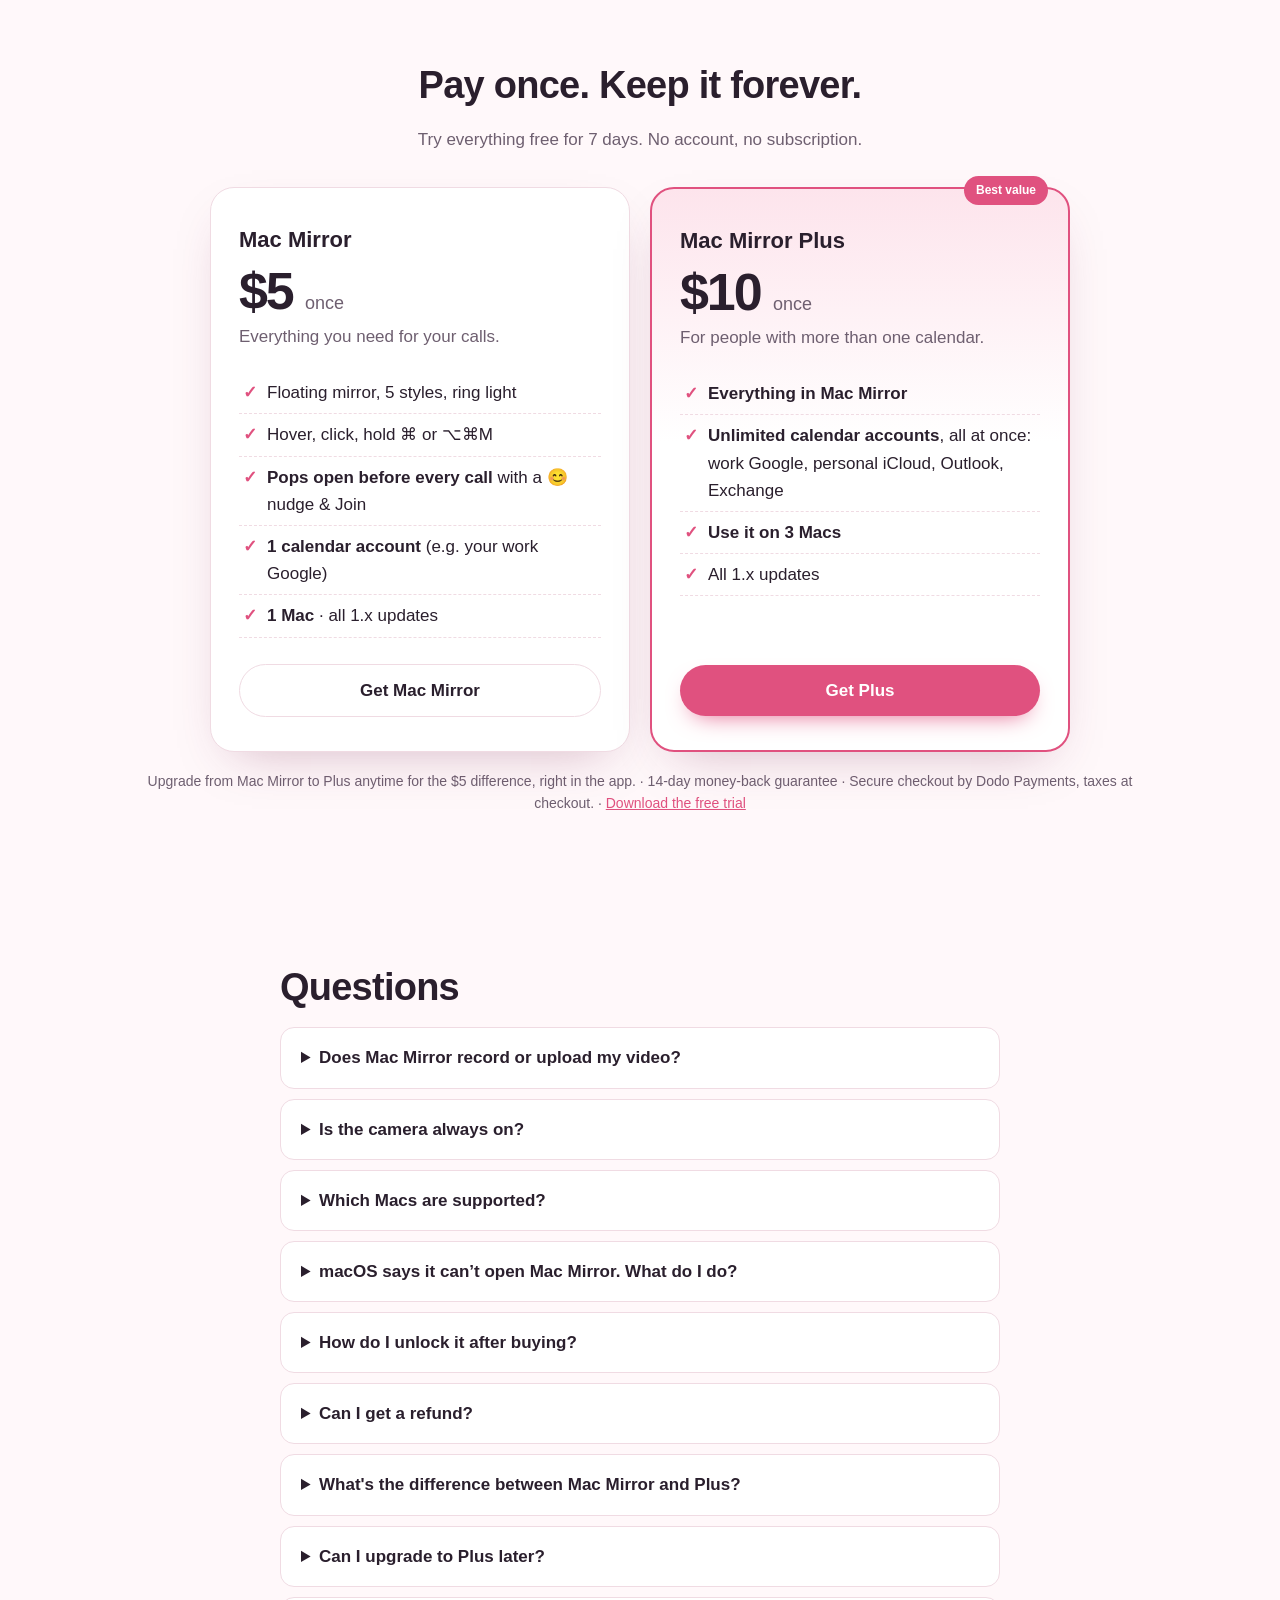
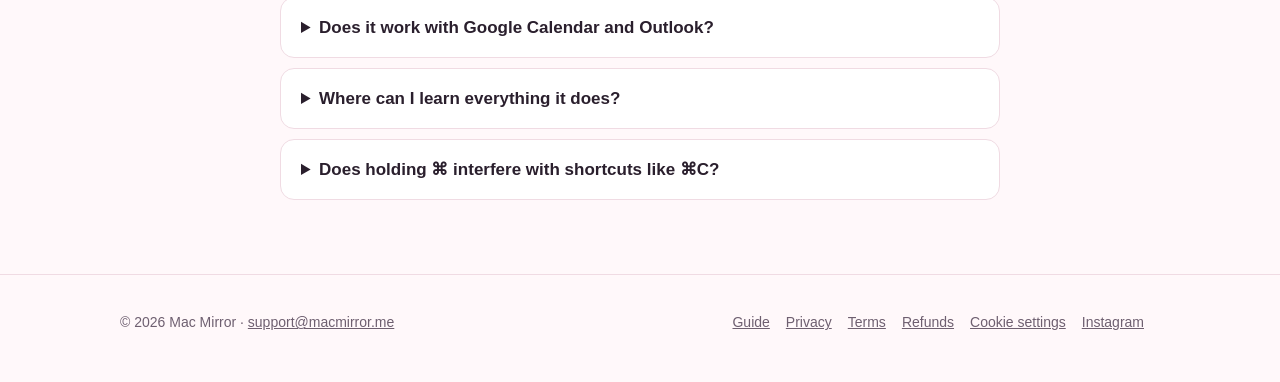
==== commit 4b31235d: "Add 70-second pitch video to the home page Click-to-play YouTube (nocookie) embed; nothing loads fro" ====
--- a/index.html
+++ b/index.html
@@ -34,6 +34,7 @@
         <div class="cta">
           <a class="btn" data-link="buy" href="#pricing">Get Mac Mirror ($5)</a>
           <a class="btn ghost" href="install.html">Try free for 7 days</a>
+          <a class="btn ghost" href="#video">▶ Watch video</a>
         </div>
         <div class="badges">
           <span class="badge">📅 Google · Outlook · iCloud</span>
@@ -65,6 +66,17 @@
         <p class="demo-caption" aria-live="polite"></p>
       </div>
     </div>
+
+    <section id="video" class="video-section">
+      <div class="wrap">
+        <h2>See it in 70 seconds</h2>
+        <p class="sub">Never walk into a meeting embarrassed again.</p>
+        <button class="video-facade" type="button" data-yt="4L7O9jcazLs" aria-label="Play the Mac Mirror video">
+          <img src="assets/pitch-poster.jpg" alt="A man panicking 10 seconds before a video call" width="1280" height="720" loading="lazy">
+          <span class="play" aria-hidden="true"><svg viewBox="0 0 24 24" width="34" height="34"><path d="M8 5.5v13l11-6.5z" fill="currentColor"/></svg></span>
+        </button>
+      </div>
+    </section>
 
     <section id="how">
       <div class="wrap">
@@ -254,6 +266,7 @@
 
   <script src="links.js"></script>
   <script src="demo.js"></script>
+  <script src="video.js"></script>
   <script src="consent.js" defer></script>
 </body>
 </html>
--- a/style.css
+++ b/style.css
@@ -232,3 +232,22 @@
 #consent p { margin: 0; color: var(--muted); line-height: 1.45; }
 #consent .consent-actions { display: flex; gap: 8px; flex-shrink: 0; }
 @media (max-width: 560px) { #consent { flex-direction: column; align-items: stretch; } #consent .consent-actions { justify-content: flex-end; } }
+
+#consent { transform: translateY(140%); opacity: 0; transition: transform .5s cubic-bezier(.2,1.2,.4,1), opacity .3s ease; }
+#consent.show { transform: none; opacity: 1; }
+#consent .consent-emoji { font-size: 30px; line-height: 1; flex-shrink: 0; }
+@media (prefers-reduced-motion: reduce) { #consent { transition: none; } }
+@media (max-width: 560px) { #consent .consent-emoji { display: none; } }
+
+/* Pitch video (YouTube loads only after you press play) */
+.video-section { padding-top: 24px; text-align: center; }
+.video-section .sub { margin-left: auto; margin-right: auto; }
+.video-facade { position: relative; display: block; width: 100%; max-width: 920px; margin: 24px auto 0; padding: 0; border: 0; border-radius: 20px; overflow: hidden; cursor: pointer; aspect-ratio: 16 / 9; background: #0e0b12; box-shadow: 0 30px 60px -30px rgba(0,0,0,.45); }
+.video-facade img { width: 100%; height: 100%; object-fit: cover; display: block; transition: transform .3s ease; }
+.video-facade:hover img { transform: scale(1.02); }
+.video-facade .play { position: absolute; left: 50%; top: 50%; transform: translate(-50%, -50%); width: 84px; height: 84px; border-radius: 50%; display: grid; place-items: center; background: var(--accent); color: var(--accent-ink); box-shadow: 0 12px 30px -8px rgba(0,0,0,.5); transition: transform .15s ease; }
+.video-facade .play svg { margin-left: 4px; }
+.video-facade:hover .play { transform: translate(-50%, -50%) scale(1.07); }
+.video-facade:focus-visible { outline: 3px solid var(--accent); outline-offset: 4px; }
+.video-facade iframe { position: absolute; inset: 0; width: 100%; height: 100%; border: 0; }
+@media (max-width: 600px) { .video-facade { border-radius: 14px; } .video-facade .play { width: 64px; height: 64px; } }
